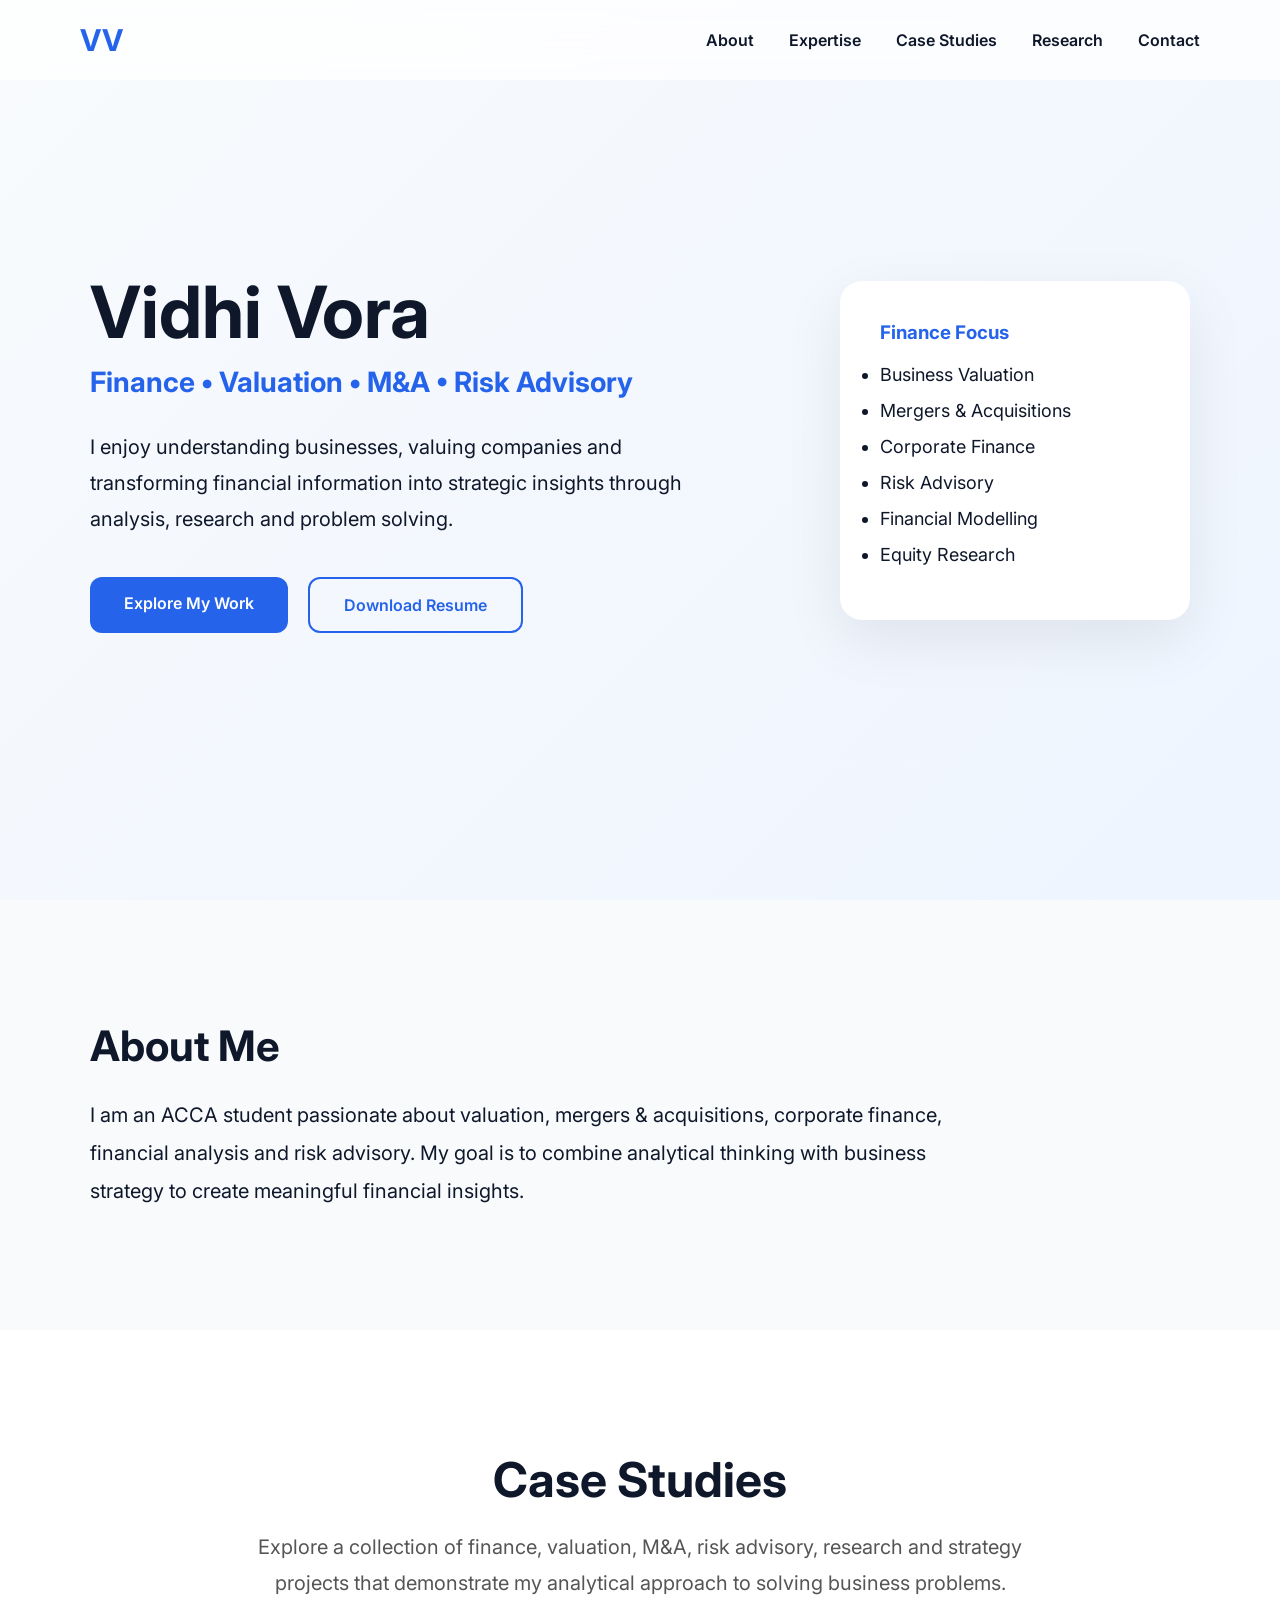
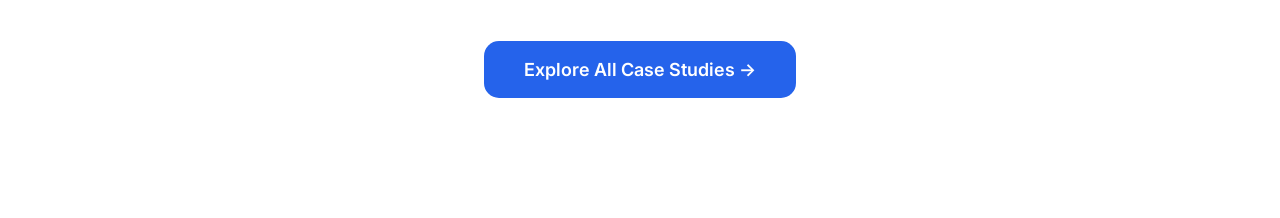
==== index.html @ 65fd805b "Add charset and viewport meta tags to index.html Added meta tags for character set and viewport." ====
<!DOCTYPE html>
<html>

<head>

<meta charset="UTF-8">

<meta name="viewport" content="width=device-width, initial-scale=1.0">

<title>Vidhi Vora | Portfolio</title>

<link rel="stylesheet" href="style.css">

</head>

<body>

<nav class="navbar">
    <div class="logo">VV</div>

    <ul class="nav-links">
        <li><a href="#about">About</a></li>
        <li><a href="#expertise">Expertise</a></li>
        <li><a href="#projects">Case Studies</a></li>
        <li><a href="#research">Research</a></li>
        <li><a href="#contact">Contact</a></li>
    </ul>
</nav>

<section class="hero">

<div class="hero-left">

<h1>Vidhi Vora</h1>

<h2>Finance • Valuation • M&A • Risk Advisory</h2>

<p>
I enjoy understanding businesses, valuing companies and transforming financial information into strategic insights through analysis, research and problem solving.
</p>

<div class="buttons">

<a href="#projects" class="btn">Explore My Work</a>

<a href="resume.pdf" class="btn2">Download Resume</a>

</div>

</div>

<div class="hero-right">

<div class="finance-card">

<h3>Finance Focus</h3>

<ul>

<li>Business Valuation</li>

<li>Mergers & Acquisitions</li>

<li>Corporate Finance</li>

<li>Risk Advisory</li>

<li>Financial Modelling</li>

<li>Equity Research</li>

</ul>

</div>

</div>

</section>

<section id="about" class="about">

<h2>About Me</h2>

<p>

I am an ACCA student passionate about valuation, mergers & acquisitions, corporate finance, financial analysis and risk advisory. My goal is to combine analytical thinking with business strategy to create meaningful financial insights.

</p>

</section>

    <section class="case-preview">

<h2>Case Studies</h2>

<p>
Explore a collection of finance, valuation, M&A, risk advisory, research and strategy projects that demonstrate my analytical approach to solving business problems.
</p>

<a href="case-studies.html" class="case-button">
Explore All Case Studies →
</a>

</section>
    
</body>

</html>
---- style.css ----
@import url('https://fonts.googleapis.com/css2?family=Inter:wght@300;400;500;600;700&display=swap');

*{
margin:0;
padding:0;
box-sizing:border-box;
font-family:'Inter',sans-serif;
scroll-behavior:smooth;
}

body{
background:#F8FAFC;
color:#0F172A;
}

.navbar{

position:fixed;

top:0;

left:0;

width:100%;

display:flex;

justify-content:space-between;

align-items:center;

padding:22px 80px;

background:rgba(255,255,255,.75);

backdrop-filter:blur(18px);

z-index:1000;

}

.logo{

font-size:30px;

font-weight:700;

color:#2563EB;

}

.nav-links{

display:flex;

list-style:none;

gap:35px;

}

.nav-links a{

text-decoration:none;

color:#0F172A;

font-weight:600;

transition:.3s;

}

.nav-links a:hover{

color:#2563EB;

}

.hero{

min-height:100vh;

display:flex;

align-items:center;

justify-content:space-between;

padding:120px 90px;

background:linear-gradient(135deg,#F8FAFC,#EEF5FF);

}

.hero-left{

width:55%;

}

.hero-left h1{

font-size:72px;

font-weight:700;

margin-bottom:10px;

}

.hero-left h2{

font-size:28px;

color:#2563EB;

margin-bottom:30px;

}

.hero-left p{

font-size:20px;

line-height:1.8;

margin-bottom:40px;

max-width:650px;

}

.buttons{

display:flex;

gap:20px;

}

.btn{

background:#2563EB;

color:white;

padding:16px 34px;

border-radius:12px;

text-decoration:none;

font-weight:600;

transition:.3s;

}

.btn:hover{

transform:translateY(-5px);

}

.btn2{

border:2px solid #2563EB;

padding:16px 34px;

border-radius:12px;

text-decoration:none;

color:#2563EB;

font-weight:600;

transition:.3s;

}

.btn2:hover{

background:#2563EB;

color:white;

}

.finance-card{

background:white;

padding:40px;

border-radius:22px;

box-shadow:0 20px 60px rgba(0,0,0,.08);

width:350px;

}

.finance-card h3{

margin-bottom:20px;

color:#2563EB;

}

.finance-card li{

margin-bottom:15px;

font-size:18px;

}

.about{

padding:120px 90px;

}

.about h2{

font-size:42px;

margin-bottom:25px;

}

.about p{

font-size:20px;

line-height:1.9;

max-width:900px;

}

.case-preview{

padding:120px 80px;

text-align:center;

background:white;

}

.case-preview h2{

font-size:48px;

margin-bottom:20px;

}

.case-preview p{

font-size:20px;

max-width:800px;

margin:auto;

line-height:1.8;

margin-bottom:40px;

color:#555;

}

.case-button{

display:inline-block;

background:#2563EB;

padding:18px 40px;

color:white;

border-radius:15px;

text-decoration:none;

font-size:18px;

font-weight:600;

transition:.3s;

}

.case-button:hover{

transform:translateY(-5px);

}

/* ===========================
   MOBILE RESPONSIVE DESIGN
=========================== */

@media (max-width:768px){

.navbar{
padding:15px 20px;
flex-direction:column;
gap:15px;
}

.nav-links{
flex-direction:column;
gap:15px;
text-align:center;
}

.hero{
flex-direction:column;
padding:120px 25px 60px;
text-align:center;
}

.hero-left{
width:100%;
}

.hero-right{
width:100%;
margin-top:40px;
display:flex;
justify-content:center;
}

.hero-left h1{
font-size:46px;
}

.hero-left h2{
font-size:22px;
}

.hero-left p{
font-size:17px;
}

.buttons{
justify-content:center;
flex-wrap:wrap;
}

.finance-card{
width:100%;
max-width:340px;
}

.about{
padding:70px 25px;
text-align:center;
}

.about h2{
font-size:36px;
}

.about p{
font-size:18px;
}

.case-preview{
padding:70px 25px;
}

.case-preview h2{
font-size:36px;
}

.case-preview p{
font-size:18px;
}

}
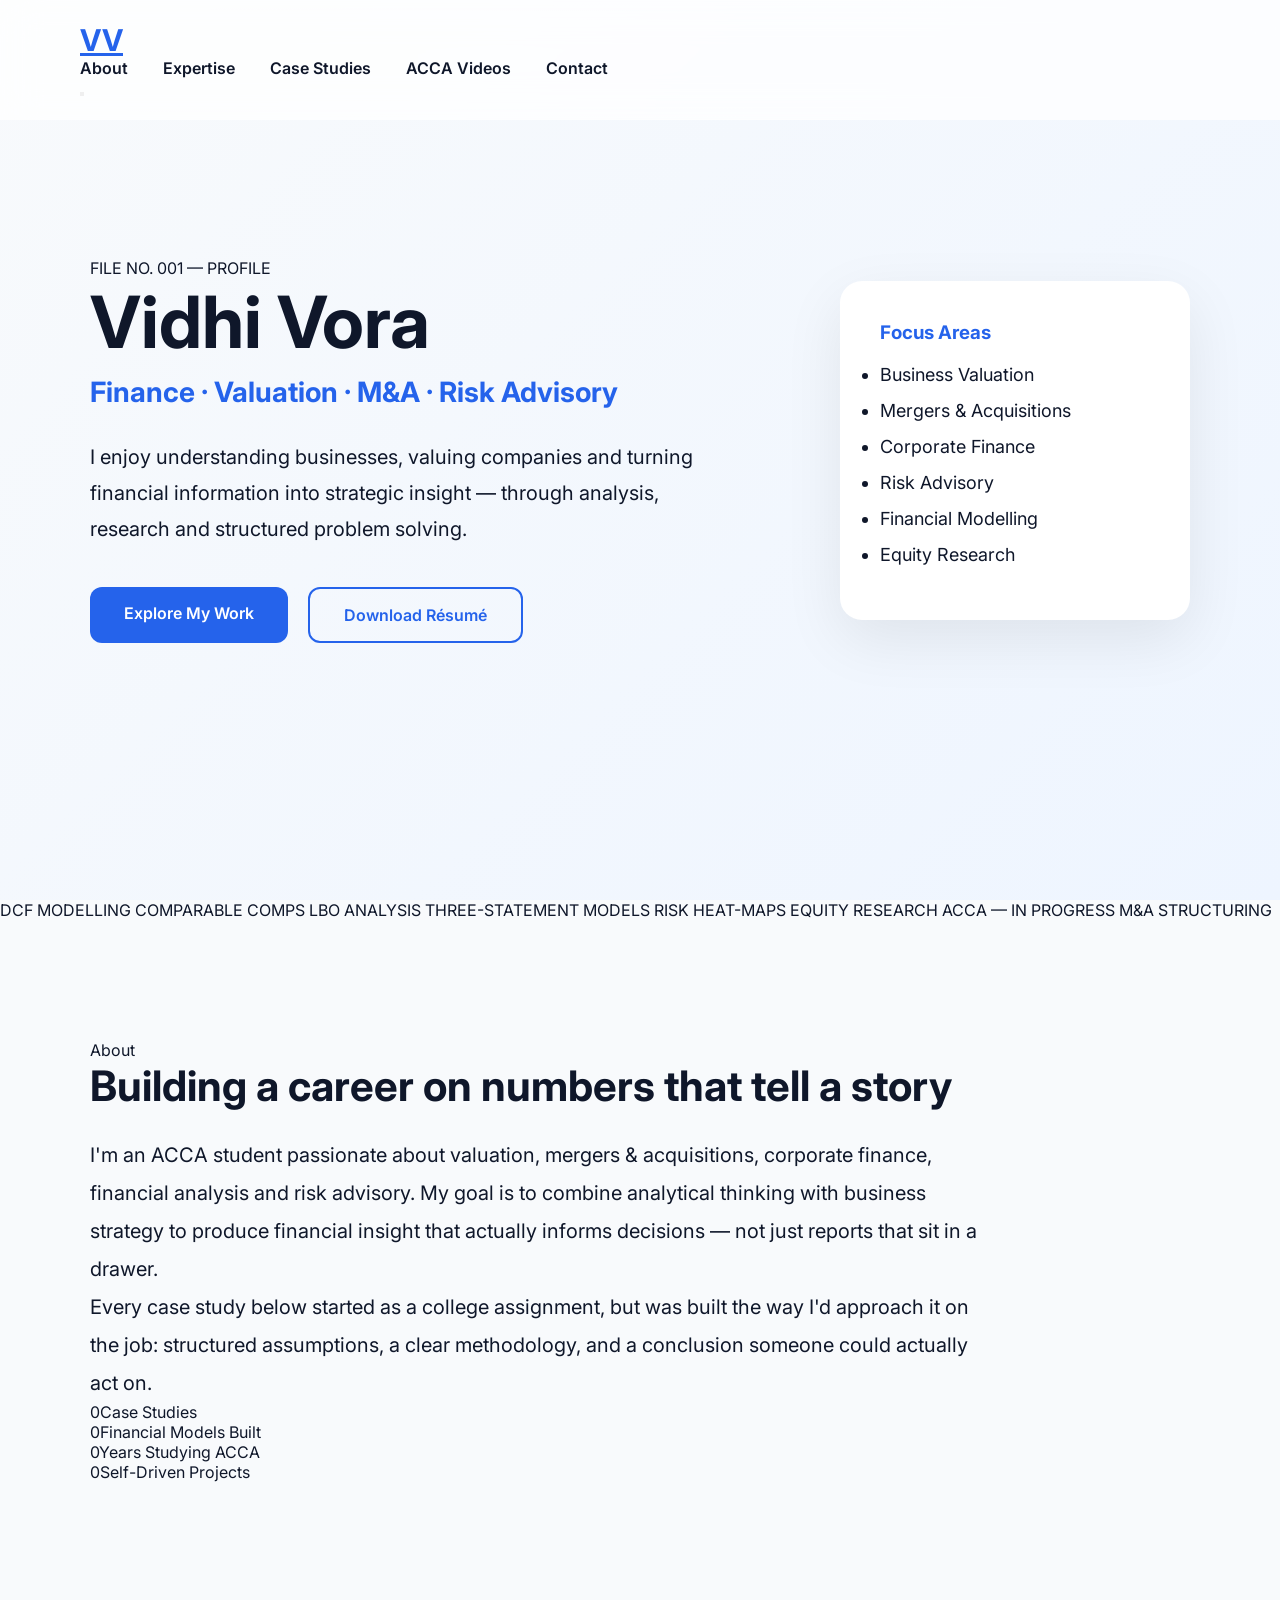
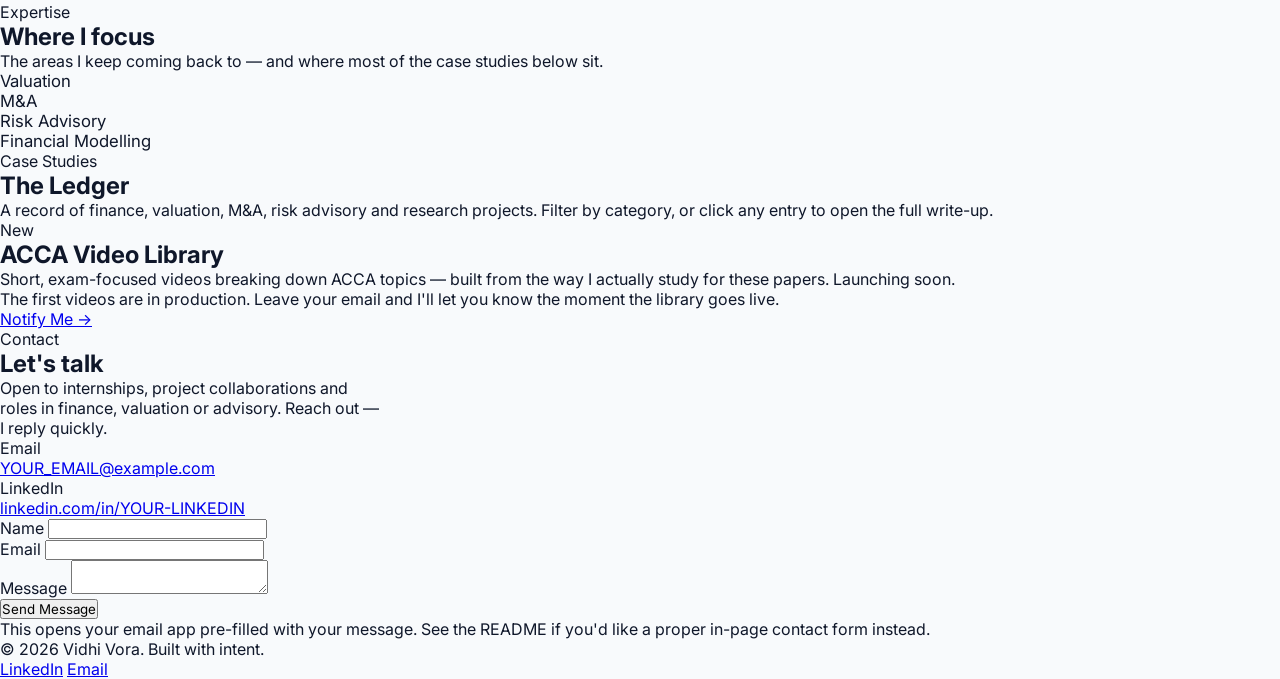
==== commit a42c8f3e: "Refactor index.html with updated content and structure Updated the structure and content of the inde" ====
--- a/index.html
+++ b/index.html
@@ -1,108 +1,218 @@
 <!DOCTYPE html>
-<html>
-
+<html lang="en">
 <head>
-
 <meta charset="UTF-8">
-
 <meta name="viewport" content="width=device-width, initial-scale=1.0">
-
-<title>Vidhi Vora | Portfolio</title>
-
+<title>Vidhi Vora | Finance, Valuation & M&A Portfolio</title>
+<meta name="description" content="Vidhi Vora — ACCA student specialising in business valuation, M&A, corporate finance and risk advisory. Case studies, financial models and research.">
+
+<link rel="preconnect" href="https://fonts.googleapis.com">
+<link rel="preconnect" href="https://fonts.gstatic.com" crossorigin>
+<link href="https://fonts.googleapis.com/css2?family=Fraunces:wght@400;500;600;700&family=Inter:wght@400;500;600&family=IBM+Plex+Mono:wght@400;500;600&display=swap" rel="stylesheet">
 <link rel="stylesheet" href="style.css">
-
 </head>
-
 <body>
 
 <nav class="navbar">
-    <div class="logo">VV</div>
-
+  <div class="nav-inner">
+    <a href="#top" class="logo">VV</a>
     <ul class="nav-links">
-        <li><a href="#about">About</a></li>
-        <li><a href="#expertise">Expertise</a></li>
-        <li><a href="#projects">Case Studies</a></li>
-        <li><a href="#research">Research</a></li>
-        <li><a href="#contact">Contact</a></li>
+      <li><a href="#about">About</a></li>
+      <li><a href="#expertise">Expertise</a></li>
+      <li><a href="#projects">Case Studies</a></li>
+      <li><a href="#acca-videos">ACCA Videos</a></li>
+      <li><a href="#contact">Contact</a></li>
     </ul>
+    <button class="nav-toggle" aria-label="Toggle menu"><span></span></button>
+  </div>
 </nav>
 
-<section class="hero">
-
-<div class="hero-left">
-
-<h1>Vidhi Vora</h1>
-
-<h2>Finance • Valuation • M&A • Risk Advisory</h2>
-
-<p>
-I enjoy understanding businesses, valuing companies and transforming financial information into strategic insights through analysis, research and problem solving.
-</p>
-
-<div class="buttons">
-
-<a href="#projects" class="btn">Explore My Work</a>
-
-<a href="resume.pdf" class="btn2">Download Resume</a>
-
+<div id="top"></div>
+
+<!-- HERO -->
+<section class="hero wrap">
+  <div class="hero-left">
+    <div class="index-no">FILE NO. 001 — PROFILE</div>
+    <h1>Vidhi Vora</h1>
+    <h2>Finance · Valuation · M&amp;A · Risk Advisory</h2>
+    <p>
+      I enjoy understanding businesses, valuing companies and turning financial
+      information into strategic insight — through analysis, research and
+      structured problem solving.
+    </p>
+    <div class="buttons">
+      <a href="#projects" class="btn">Explore My Work</a>
+      <a href="resume.pdf" class="btn2">Download Résumé</a>
+    </div>
+  </div>
+  <div class="hero-right">
+    <div class="finance-card">
+      <h3>Focus Areas</h3>
+      <ul>
+        <li>Business Valuation</li>
+        <li>Mergers &amp; Acquisitions</li>
+        <li>Corporate Finance</li>
+        <li>Risk Advisory</li>
+        <li>Financial Modelling</li>
+        <li>Equity Research</li>
+      </ul>
+    </div>
+  </div>
+</section>
+
+<!-- TICKER -->
+<div class="ticker">
+  <div class="ticker-track">
+    <span>DCF MODELLING</span>
+    <span>COMPARABLE COMPS</span>
+    <span>LBO ANALYSIS</span>
+    <span>THREE-STATEMENT MODELS</span>
+    <span>RISK HEAT-MAPS</span>
+    <span>EQUITY RESEARCH</span>
+    <span>ACCA — IN PROGRESS</span>
+    <span>M&amp;A STRUCTURING</span>
+  </div>
 </div>
 
+<!-- ABOUT -->
+<section id="about" class="about">
+  <div class="wrap about-grid">
+    <div class="reveal">
+      <div class="eyebrow">About</div>
+      <h2>Building a career on numbers that tell a story</h2>
+      <p>
+        I'm an ACCA student passionate about valuation, mergers &amp;
+        acquisitions, corporate finance, financial analysis and risk advisory.
+        My goal is to combine analytical thinking with business strategy to
+        produce financial insight that actually informs decisions — not just
+        reports that sit in a drawer.
+      </p>
+      <p>
+        Every case study below started as a college assignment, but was built
+        the way I'd approach it on the job: structured assumptions, a clear
+        methodology, and a conclusion someone could actually act on.
+      </p>
+    </div>
+    <div class="reveal">
+      <div class="stats">
+        <div class="stat"><span class="num" data-target="6">0</span><span class="lbl">Case Studies</span></div>
+        <div class="stat"><span class="num" data-target="5">0</span><span class="lbl">Financial Models Built</span></div>
+        <div class="stat"><span class="num" data-target="3">0</span><span class="lbl">Years Studying ACCA</span></div>
+        <div class="stat"><span class="num" data-target="100" data-suffix="%">0</span><span class="lbl">Self-Driven Projects</span></div>
+      </div>
+    </div>
+  </div>
+</section>
+
+<!-- EXPERTISE -->
+<section id="expertise">
+  <div class="wrap">
+    <div class="section-head reveal">
+      <div class="eyebrow">Expertise</div>
+      <h2>Where I focus</h2>
+      <p>The areas I keep coming back to — and where most of the case studies below sit.</p>
+    </div>
+    <div class="stats" style="grid-template-columns:repeat(4,1fr)">
+      <div class="stat"><span class="lbl" style="font-family:var(--font-display);font-size:1.05rem;color:var(--ink)">Valuation</span></div>
+      <div class="stat"><span class="lbl" style="font-family:var(--font-display);font-size:1.05rem;color:var(--ink)">M&amp;A</span></div>
+      <div class="stat"><span class="lbl" style="font-family:var(--font-display);font-size:1.05rem;color:var(--ink)">Risk Advisory</span></div>
+      <div class="stat"><span class="lbl" style="font-family:var(--font-display);font-size:1.05rem;color:var(--ink)">Financial Modelling</span></div>
+    </div>
+  </div>
+</section>
+
+<!-- PROJECTS / LEDGER -->
+<section id="projects">
+  <div class="wrap">
+    <div class="section-head reveal">
+      <div class="eyebrow">Case Studies</div>
+      <h2>The Ledger</h2>
+      <p>
+        A record of finance, valuation, M&amp;A, risk advisory and research
+        projects. Filter by category, or click any entry to open the full
+        write-up.
+      </p>
+    </div>
+    <div class="filters" id="filters"></div>
+    <div class="ledger" id="ledger"></div>
+  </div>
+</section>
+
+<!-- ACCA VIDEO LIBRARY (future service) -->
+<section id="acca-videos" class="videos">
+  <div class="wrap">
+    <div class="section-head reveal">
+      <div class="eyebrow">New</div>
+      <h2>ACCA Video Library</h2>
+      <p>
+        Short, exam-focused videos breaking down ACCA topics — built from the
+        way I actually study for these papers. Launching soon.
+      </p>
+    </div>
+    <div class="video-grid" id="video-grid" style="display:none"></div>
+    <div class="videos-empty" id="videos-empty">
+      <p>The first videos are in production. Leave your email and I'll let you know the moment the library goes live.</p>
+      <a class="notify-btn" href="mailto:vidhivora02@gmail.com?subject=Notify%20me%20about%20ACCA%20videos">Notify Me →</a>
+    </div>
+  </div>
+</section>
+
+<!-- CONTACT -->
+<section id="contact">
+  <div class="wrap contact-grid">
+    <div class="contact-info reveal">
+      <div class="eyebrow">Contact</div>
+      <h2>Let's talk</h2>
+      <p style="color:var(--ink-soft); max-width:38ch">
+        Open to internships, project collaborations and roles in finance,
+        valuation or advisory. Reach out — I reply quickly.
+      </p>
+      <div class="item">
+        <div class="lbl">Email</div>
+        <a href="mailto:YOUR_EMAIL@example.com">YOUR_EMAIL@example.com</a>
+      </div>
+      <div class="item">
+        <div class="lbl">LinkedIn</div>
+        <a href="https://www.linkedin.com/in/YOUR-LINKEDIN" target="_blank" rel="noopener">linkedin.com/in/YOUR-LINKEDIN</a>
+      </div>
+    </div>
+    <form id="contact-form" class="reveal">
+      <div class="field">
+        <label for="name">Name</label>
+        <input type="text" id="name" name="name" required>
+      </div>
+      <div class="field">
+        <label for="email">Email</label>
+        <input type="email" id="email" name="email" required>
+      </div>
+      <div class="field">
+        <label for="message">Message</label>
+        <textarea id="message" name="message" required></textarea>
+      </div>
+      <button type="submit" class="submit-btn">Send Message</button>
+      <p class="form-note">This opens your email app pre-filled with your message. See the README if you'd like a proper in-page contact form instead.</p>
+    </form>
+  </div>
+</section>
+
+<footer>
+  <div class="wrap footer-inner">
+    <p>© <span id="year"></span> Vidhi Vora. Built with intent.</p>
+    <div class="socials">
+      <a href="https://www.linkedin.com/in/vidhi-vora-317a64230?utm_source=share_via&utm_content=profile&utm_medium=member_ios" target="_blank" rel="noopener">LinkedIn</a>
+      <a href="mailto:YOUR_EMAIL@example.com">Email</a>
+    </div>
+  </div>
+</footer>
+
+<div class="modal-overlay" id="modal-overlay">
+  <div class="modal" id="modal-content"></div>
 </div>
 
-<div class="hero-right">
-
-<div class="finance-card">
-
-<h3>Finance Focus</h3>
-
-<ul>
-
-<li>Business Valuation</li>
-
-<li>Mergers & Acquisitions</li>
-
-<li>Corporate Finance</li>
-
-<li>Risk Advisory</li>
-
-<li>Financial Modelling</li>
-
-<li>Equity Research</li>
-
-</ul>
-
-</div>
-
-</div>
-
-</section>
-
-<section id="about" class="about">
-
-<h2>About Me</h2>
-
-<p>
-
-I am an ACCA student passionate about valuation, mergers & acquisitions, corporate finance, financial analysis and risk advisory. My goal is to combine analytical thinking with business strategy to create meaningful financial insights.
-
-</p>
-
-</section>
-
-    <section class="case-preview">
-
-<h2>Case Studies</h2>
-
-<p>
-Explore a collection of finance, valuation, M&A, risk advisory, research and strategy projects that demonstrate my analytical approach to solving business problems.
-</p>
-
-<a href="case-studies.html" class="case-button">
-Explore All Case Studies →
-</a>
-
-</section>
-    
+<script>document.getElementById("year").textContent = new Date().getFullYear();</script>
+<script src="projects-data.js"></script>
+<script src="videos-data.js"></script>
+<script src="script.js"></script>
 </body>
-
 </html>
+
--- a/style.css
+++ b/style.css
@@ -313,14 +313,22 @@
 
 .navbar{
 padding:15px 20px;
-flex-direction:column;
-gap:15px;
+display:flex;
+justify-content:space-between;
+align-items:center;
 }
 
 .nav-links{
-flex-direction:column;
-gap:15px;
-text-align:center;
+display:flex;
+flex-direction:row;
+gap:12px;
+font-size:12px;
+overflow-x:auto;
+white-space:nowrap;
+}
+
+.nav-links::-webkit-scrollbar{
+display:none;
 }
 
 .hero{
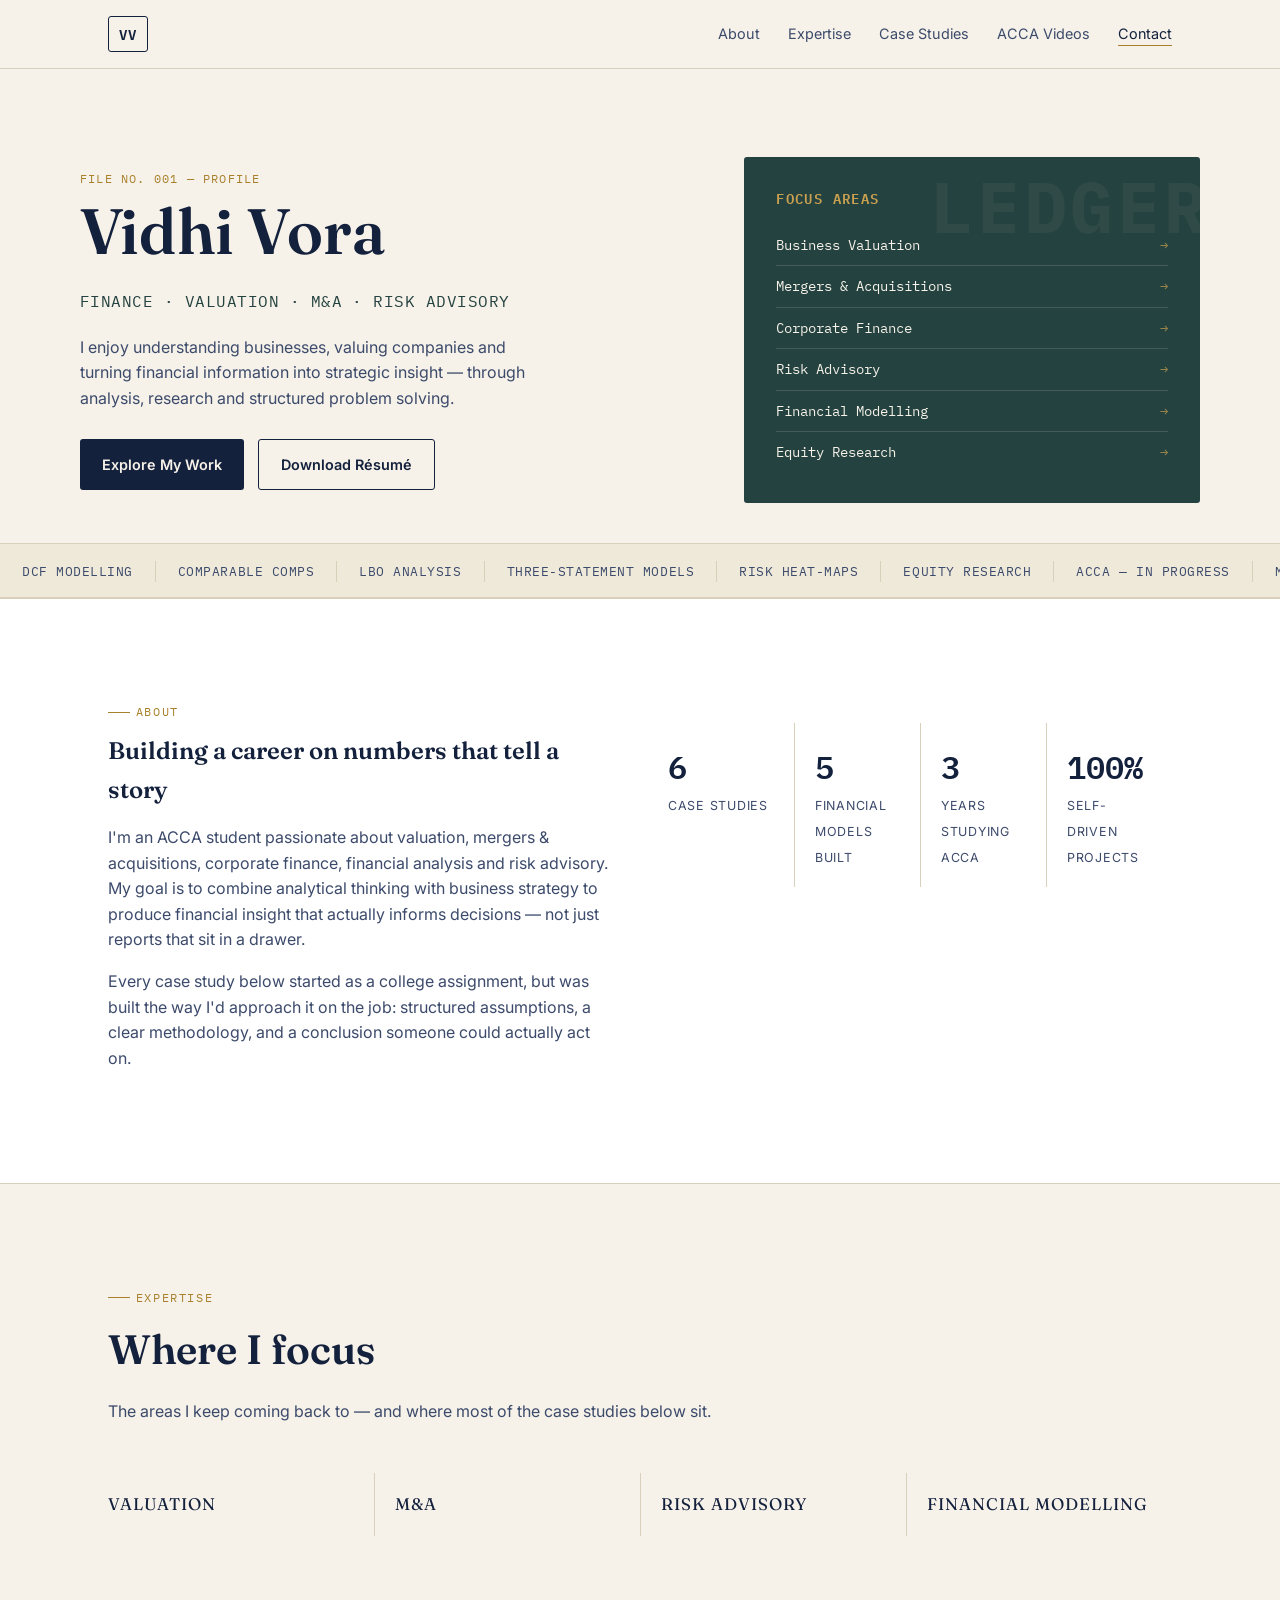
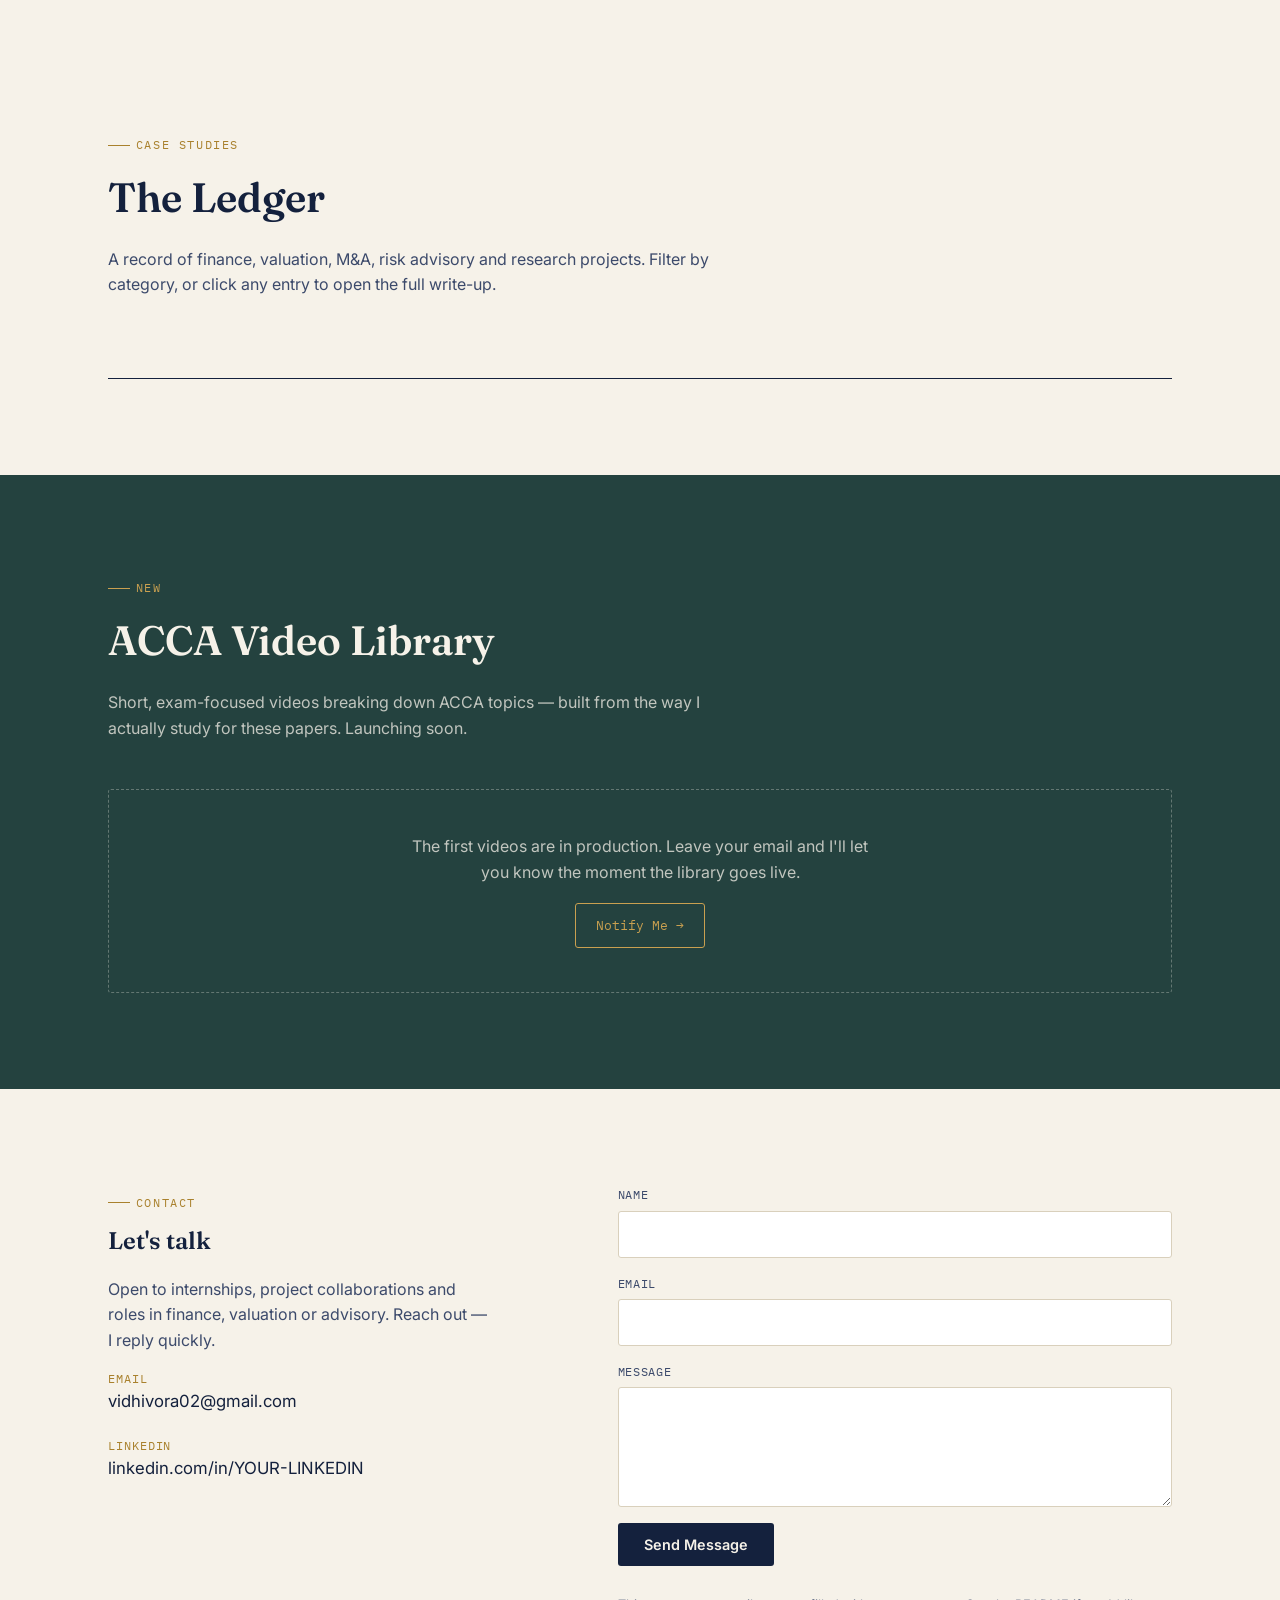
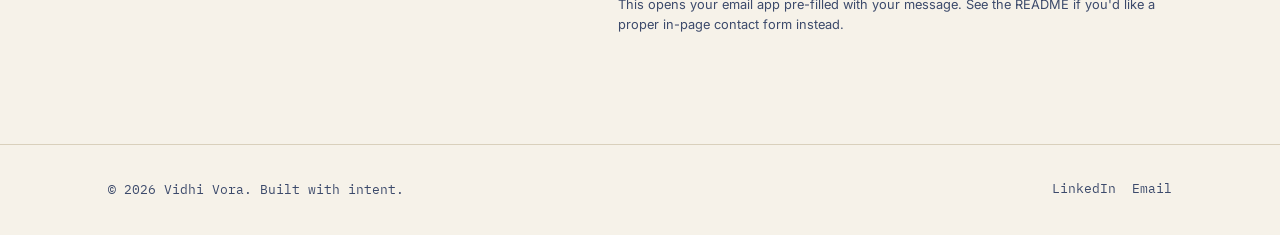
==== commit 2d192043: "Update email address in index.html" ====
--- a/index.html
+++ b/index.html
@@ -169,7 +169,7 @@
       </p>
       <div class="item">
         <div class="lbl">Email</div>
-        <a href="mailto:YOUR_EMAIL@example.com">YOUR_EMAIL@example.com</a>
+        <a href="mailto:vidhivora02@gmail.com">vidhivora02@gmail.com</a>
       </div>
       <div class="item">
         <div class="lbl">LinkedIn</div>
--- a/style.css
+++ b/style.css
@@ -1,398 +1,346 @@
-@import url('https://fonts.googleapis.com/css2?family=Inter:wght@300;400;500;600;700&display=swap');
-
-*{
-margin:0;
-padding:0;
-box-sizing:border-box;
-font-family:'Inter',sans-serif;
-scroll-behavior:smooth;
+/* ============================================================
+   VIDHI VORA — FINANCE PORTFOLIO
+   Design language: "The Ledger" — ink, paper and brass.
+   Inspired by traditional advisory letterheads and the numbered
+   discipline of a general ledger, rendered for the web.
+   ============================================================ */
+
+:root{
+  --paper:      #F6F2E9;
+  --paper-dim:  #EFE9DA;
+  --ink:        #14213D;
+  --ink-soft:   #3C4A6B;
+  --teal:       #24423F;
+  --teal-dim:   #1B3230;
+  --brass:      #A9812D;
+  --brass-lt:   #C9A050;
+  --line:       #D9D0BC;
+  --card:       #FFFFFF;
+  --danger:     #8C2F2F;
+
+  --font-display: "Fraunces", Georgia, serif;
+  --font-body:    "Inter", -apple-system, BlinkMacSystemFont, sans-serif;
+  --font-mono:    "IBM Plex Mono", "Courier New", monospace;
+
+  --max: 1120px;
+  --radius: 3px;
+}
+
+*{ box-sizing:border-box; }
+html{ scroll-behavior:smooth; }
+
+@media (prefers-reduced-motion: reduce){
+  html{ scroll-behavior:auto; }
+  *{ animation-duration:0.001ms !important; animation-iteration-count:1 !important; transition-duration:0.001ms !important; }
 }
 
 body{
-background:#F8FAFC;
-color:#0F172A;
-}
-
+  margin:0;
+  background:var(--paper);
+  color:var(--ink);
+  font-family:var(--font-body);
+  line-height:1.6;
+  -webkit-font-smoothing:antialiased;
+}
+
+a{ color:inherit; text-decoration:none; }
+img{ max-width:100%; display:block; }
+button{ font-family:inherit; cursor:pointer; }
+
+.wrap{ max-width:var(--max); margin:0 auto; padding:0 28px; }
+
+h1,h2,h3,h4{ font-family:var(--font-display); color:var(--ink); margin:0 0 .4em; font-weight:600; }
+
+.eyebrow{
+  font-family:var(--font-mono);
+  font-size:.72rem;
+  letter-spacing:.14em;
+  text-transform:uppercase;
+  color:var(--brass);
+  display:inline-flex;
+  align-items:center;
+  gap:.5em;
+  margin-bottom:.9em;
+}
+.eyebrow::before{
+  content:"";
+  width:22px; height:1px;
+  background:var(--brass);
+  display:inline-block;
+}
+
+/* ---------- Focus ---------- */
+a:focus-visible, button:focus-visible, input:focus-visible, textarea:focus-visible{
+  outline:2px solid var(--brass);
+  outline-offset:3px;
+}
+
+/* ---------- Nav ---------- */
 .navbar{
-
-position:fixed;
-
-top:0;
-
-left:0;
-
-width:100%;
-
-display:flex;
-
-justify-content:space-between;
-
-align-items:center;
-
-padding:22px 80px;
-
-background:rgba(255,255,255,.75);
-
-backdrop-filter:blur(18px);
-
-z-index:1000;
-
-}
-
+  position:sticky; top:0; z-index:100;
+  background:rgba(246,242,233,.92);
+  backdrop-filter:blur(6px);
+  border-bottom:1px solid var(--line);
+}
+.nav-inner{
+  max-width:var(--max); margin:0 auto; padding:16px 28px;
+  display:flex; align-items:center; justify-content:space-between;
+}
 .logo{
-
-font-size:30px;
-
-font-weight:700;
-
-color:#2563EB;
-
-}
-
-.nav-links{
-
-display:flex;
-
-list-style:none;
-
-gap:35px;
-
-}
-
+  font-family:var(--font-mono); font-weight:600; letter-spacing:.06em;
+  border:1px solid var(--ink); padding:6px 10px; border-radius:var(--radius);
+  font-size:.85rem;
+}
+.nav-links{ list-style:none; display:flex; gap:28px; margin:0; padding:0; }
 .nav-links a{
-
-text-decoration:none;
-
-color:#0F172A;
-
-font-weight:600;
-
-transition:.3s;
-
-}
-
-.nav-links a:hover{
-
-color:#2563EB;
-
-}
-
+  font-size:.9rem; color:var(--ink-soft); position:relative; padding:4px 0;
+  transition:color .2s;
+}
+.nav-links a::after{
+  content:""; position:absolute; left:0; bottom:0; width:0; height:1px;
+  background:var(--brass); transition:width .25s;
+}
+.nav-links a:hover, .nav-links a.active{ color:var(--ink); }
+.nav-links a:hover::after, .nav-links a.active::after{ width:100%; }
+
+.nav-toggle{
+  display:none; background:none; border:1px solid var(--ink); border-radius:var(--radius);
+  width:38px; height:34px; position:relative;
+}
+.nav-toggle span, .nav-toggle span::before, .nav-toggle span::after{
+  content:""; position:absolute; left:8px; right:8px; height:1.5px; background:var(--ink); transition:.25s;
+}
+.nav-toggle span{ top:16px; }
+.nav-toggle span::before{ top:-6px; }
+.nav-toggle span::after{ top:6px; }
+.nav-toggle.open span{ background:transparent; }
+.nav-toggle.open span::before{ transform:rotate(45deg); top:0; }
+.nav-toggle.open span::after{ transform:rotate(-45deg); top:0; }
+
+/* ---------- Hero ---------- */
 .hero{
-
-min-height:100vh;
-
-display:flex;
-
-align-items:center;
-
-justify-content:space-between;
-
-padding:120px 90px;
-
-background:linear-gradient(135deg,#F8FAFC,#EEF5FF);
-
-}
-
-.hero-left{
-
-width:55%;
-
-}
-
-.hero-left h1{
-
-font-size:72px;
-
-font-weight:700;
-
-margin-bottom:10px;
-
-}
-
-.hero-left h2{
-
-font-size:28px;
-
-color:#2563EB;
-
-margin-bottom:30px;
-
-}
-
-.hero-left p{
-
-font-size:20px;
-
-line-height:1.8;
-
-margin-bottom:40px;
-
-max-width:650px;
-
-}
-
-.buttons{
-
-display:flex;
-
-gap:20px;
-
-}
-
-.btn{
-
-background:#2563EB;
-
-color:white;
-
-padding:16px 34px;
-
-border-radius:12px;
-
-text-decoration:none;
-
-font-weight:600;
-
-transition:.3s;
-
-}
-
-.btn:hover{
-
-transform:translateY(-5px);
-
-}
-
-.btn2{
-
-border:2px solid #2563EB;
-
-padding:16px 34px;
-
-border-radius:12px;
-
-text-decoration:none;
-
-color:#2563EB;
-
-font-weight:600;
-
-transition:.3s;
-
-}
-
-.btn2:hover{
-
-background:#2563EB;
-
-color:white;
-
-}
+  padding:88px 0 40px;
+  display:grid; grid-template-columns:1.15fr .85fr; gap:48px; align-items:center;
+}
+.hero .index-no{
+  font-family:var(--font-mono); font-size:.75rem; color:var(--brass); letter-spacing:.1em;
+}
+.hero h1{
+  font-size:clamp(2.6rem, 5vw, 4.2rem); line-height:1.02; margin-top:10px;
+}
+.hero h2{
+  font-family:var(--font-mono); font-weight:400; font-size:1rem; letter-spacing:.03em;
+  color:var(--teal); margin-bottom:20px; text-transform:uppercase;
+}
+.hero p{ max-width:46ch; color:var(--ink-soft); }
+
+.buttons{ display:flex; gap:14px; margin-top:28px; flex-wrap:wrap; }
+.btn, .btn2{
+  display:inline-flex; align-items:center; gap:8px;
+  padding:13px 22px; border-radius:var(--radius); font-size:.9rem; font-weight:600;
+  transition:transform .18s, box-shadow .18s, background .2s;
+}
+.btn{ background:var(--ink); color:var(--paper); }
+.btn:hover{ transform:translateY(-2px); box-shadow:0 8px 18px rgba(20,33,61,.25); }
+.btn2{ border:1px solid var(--ink); color:var(--ink); }
+.btn2:hover{ transform:translateY(-2px); background:var(--ink); color:var(--paper); }
 
 .finance-card{
-
-background:white;
-
-padding:40px;
-
-border-radius:22px;
-
-box-shadow:0 20px 60px rgba(0,0,0,.08);
-
-width:350px;
-
-}
-
+  background:var(--teal); color:var(--paper); border-radius:var(--radius);
+  padding:30px 32px; position:relative; overflow:hidden;
+}
+.finance-card::before{
+  content:"LEDGER"; position:absolute; right:-10px; top:-8px;
+  font-family:var(--font-mono); font-size:4.5rem; font-weight:700;
+  color:rgba(246,242,233,.05); letter-spacing:.05em;
+}
 .finance-card h3{
-
-margin-bottom:20px;
-
-color:#2563EB;
-
-}
-
+  color:var(--brass-lt); font-family:var(--font-mono); font-size:.85rem;
+  letter-spacing:.1em; text-transform:uppercase; margin-bottom:16px;
+}
+.finance-card ul{ list-style:none; margin:0; padding:0; }
 .finance-card li{
-
-margin-bottom:15px;
-
-font-size:18px;
-
-}
-
-.about{
-
-padding:120px 90px;
-
-}
-
-.about h2{
-
-font-size:42px;
-
-margin-bottom:25px;
-
-}
-
-.about p{
-
-font-size:20px;
-
-line-height:1.9;
-
-max-width:900px;
-
-}
-
-.case-preview{
-
-padding:120px 80px;
-
-text-align:center;
-
-background:white;
-
-}
-
-.case-preview h2{
-
-font-size:48px;
-
-margin-bottom:20px;
-
-}
-
-.case-preview p{
-
-font-size:20px;
-
-max-width:800px;
-
-margin:auto;
-
-line-height:1.8;
-
-margin-bottom:40px;
-
-color:#555;
-
-}
-
-.case-button{
-
-display:inline-block;
-
-background:#2563EB;
-
-padding:18px 40px;
-
-color:white;
-
-border-radius:15px;
-
-text-decoration:none;
-
-font-size:18px;
-
-font-weight:600;
-
-transition:.3s;
-
-}
-
-.case-button:hover{
-
-transform:translateY(-5px);
-
-}
-
-/* ===========================
-   MOBILE RESPONSIVE DESIGN
-=========================== */
-
-@media (max-width:768px){
-
-.navbar{
-padding:15px 20px;
-display:flex;
-justify-content:space-between;
-align-items:center;
-}
-
-.nav-links{
-display:flex;
-flex-direction:row;
-gap:12px;
-font-size:12px;
-overflow-x:auto;
-white-space:nowrap;
-}
-
-.nav-links::-webkit-scrollbar{
-display:none;
-}
-
-.hero{
-flex-direction:column;
-padding:120px 25px 60px;
-text-align:center;
-}
-
-.hero-left{
-width:100%;
-}
-
-.hero-right{
-width:100%;
-margin-top:40px;
-display:flex;
-justify-content:center;
-}
-
-.hero-left h1{
-font-size:46px;
-}
-
-.hero-left h2{
-font-size:22px;
-}
-
-.hero-left p{
-font-size:17px;
-}
-
-.buttons{
-justify-content:center;
-flex-wrap:wrap;
-}
-
-.finance-card{
-width:100%;
-max-width:340px;
-}
-
-.about{
-padding:70px 25px;
-text-align:center;
-}
-
-.about h2{
-font-size:36px;
-}
-
-.about p{
-font-size:18px;
-}
-
-.case-preview{
-padding:70px 25px;
-}
-
-.case-preview h2{
-font-size:36px;
-}
-
-.case-preview p{
-font-size:18px;
-}
-
-}
+  font-family:var(--font-mono); font-size:.88rem; padding:9px 0;
+  border-bottom:1px solid rgba(246,242,233,.14);
+  display:flex; justify-content:space-between;
+}
+.finance-card li:last-child{ border-bottom:none; }
+.finance-card li::after{ content:"→"; color:var(--brass-lt); opacity:.7; }
+
+/* ---------- Ticker (skills marquee) ---------- */
+.ticker{
+  border-top:1px solid var(--line); border-bottom:1px solid var(--line);
+  background:var(--paper-dim); overflow:hidden; white-space:nowrap; padding:14px 0;
+}
+.ticker-track{
+  display:inline-flex; gap:0; animation:scroll-left 32s linear infinite;
+}
+.ticker span{
+  font-family:var(--font-mono); font-size:.82rem; letter-spacing:.04em;
+  padding:0 22px; color:var(--ink-soft); border-right:1px solid var(--line);
+}
+@keyframes scroll-left{
+  from{ transform:translateX(0); }
+  to{ transform:translateX(-50%); }
+}
+
+/* ---------- Section shell ---------- */
+section{ padding:96px 0; }
+.section-head{ max-width:640px; margin-bottom:48px; }
+.section-head h2{ font-size:clamp(1.9rem,3.2vw,2.6rem); }
+.section-head p{ color:var(--ink-soft); }
+
+/* reveal animation */
+.reveal{ opacity:0; transform:translateY(22px); transition:opacity .7s ease, transform .7s ease; }
+.reveal.in{ opacity:1; transform:none; }
+
+/* ---------- About / Stats ---------- */
+.about{ background:var(--card); border-top:1px solid var(--line); border-bottom:1px solid var(--line); }
+.about-grid{ display:grid; grid-template-columns:1fr 1fr; gap:56px; align-items:start; }
+.about-grid p{ color:var(--ink-soft); }
+.stats{ display:grid; grid-template-columns:repeat(4,1fr); gap:0; margin-top:28px; }
+.stat{ padding:18px 20px 18px 0; border-left:1px solid var(--line); padding-left:20px; }
+.stat:first-child{ border-left:none; padding-left:0; }
+.stat .num{
+  font-family:var(--font-mono); font-size:2rem; color:var(--ink); font-weight:600; display:block;
+}
+.stat .lbl{ font-size:.78rem; color:var(--ink-soft); text-transform:uppercase; letter-spacing:.06em; }
+
+/* ---------- Projects: the Ledger ---------- */
+.filters{ display:flex; flex-wrap:wrap; gap:10px; margin-bottom:32px; }
+.filter-btn{
+  background:none; border:1px solid var(--line); color:var(--ink-soft);
+  padding:9px 16px; border-radius:20px; font-size:.82rem; font-family:var(--font-mono);
+  transition:all .2s;
+}
+.filter-btn:hover{ border-color:var(--brass); color:var(--ink); }
+.filter-btn.active{ background:var(--ink); border-color:var(--ink); color:var(--paper); }
+
+.ledger{ border-top:1px solid var(--ink); }
+.ledger-row{
+  display:grid; grid-template-columns:64px 1fr auto auto 28px;
+  align-items:center; gap:20px;
+  padding:20px 6px; border-bottom:1px solid var(--line);
+  cursor:pointer; transition:background .2s;
+}
+.ledger-row:hover{ background:var(--paper-dim); }
+.ledger-row .no{ font-family:var(--font-mono); color:var(--brass); font-size:.85rem; }
+.ledger-row .title{ font-family:var(--font-display); font-size:1.15rem; }
+.ledger-row .title small{
+  display:block; font-family:var(--font-body); font-size:.85rem; color:var(--ink-soft); font-weight:400; margin-top:3px;
+}
+.tag{
+  font-family:var(--font-mono); font-size:.72rem; letter-spacing:.05em; text-transform:uppercase;
+  border:1px solid var(--teal); color:var(--teal); padding:5px 10px; border-radius:20px; white-space:nowrap;
+}
+.year{ font-family:var(--font-mono); font-size:.85rem; color:var(--ink-soft); }
+.arrow{ color:var(--brass); font-size:1.1rem; transition:transform .2s; }
+.ledger-row:hover .arrow{ transform:translateX(4px); }
+
+.ledger-empty{
+  padding:40px 6px; color:var(--ink-soft); font-family:var(--font-mono); font-size:.9rem;
+}
+
+/* ---------- Modal ---------- */
+.modal-overlay{
+  position:fixed; inset:0; background:rgba(20,33,61,.55);
+  display:flex; align-items:center; justify-content:center; padding:24px;
+  opacity:0; pointer-events:none; transition:opacity .25s; z-index:200;
+}
+.modal-overlay.open{ opacity:1; pointer-events:auto; }
+.modal{
+  background:var(--card); max-width:640px; width:100%; max-height:86vh; overflow-y:auto;
+  border-radius:var(--radius); padding:40px; position:relative;
+  transform:translateY(16px); transition:transform .25s;
+}
+.modal-overlay.open .modal{ transform:translateY(0); }
+.modal-close{
+  position:absolute; top:18px; right:18px; background:none; border:none; font-size:1.4rem; color:var(--ink-soft);
+  line-height:1;
+}
+.modal .tag{ margin-bottom:14px; display:inline-block; }
+.modal h3{ font-size:1.6rem; }
+.modal .meta{ font-family:var(--font-mono); font-size:.8rem; color:var(--brass); margin-bottom:18px; }
+.modal ul{ padding-left:20px; color:var(--ink-soft); }
+.modal ul li{ margin-bottom:8px; }
+.modal .modal-link{
+  display:inline-block; margin-top:20px; font-family:var(--font-mono); font-size:.85rem;
+  border-bottom:1px solid var(--brass); color:var(--ink);
+}
+
+/* ---------- ACCA video library (future) ---------- */
+.videos{ background:var(--teal); color:var(--paper); }
+.videos .section-head h2{ color:var(--paper); }
+.videos .section-head p{ color:rgba(246,242,233,.75); }
+.videos .eyebrow{ color:var(--brass-lt); }
+.videos .eyebrow::before{ background:var(--brass-lt); }
+.video-grid{ display:grid; grid-template-columns:repeat(auto-fit,minmax(240px,1fr)); gap:20px; }
+.video-card{
+  background:rgba(246,242,233,.06); border:1px solid rgba(246,242,233,.16);
+  border-radius:var(--radius); padding:26px; position:relative;
+}
+.video-card .badge{
+  position:absolute; top:18px; right:18px; font-family:var(--font-mono); font-size:.65rem;
+  letter-spacing:.08em; text-transform:uppercase; color:var(--brass-lt); border:1px solid var(--brass-lt);
+  padding:3px 8px; border-radius:12px;
+}
+.video-card h4{ color:var(--paper); font-size:1.05rem; padding-right:70px; }
+.video-card p{ color:rgba(246,242,233,.7); font-size:.9rem; }
+.videos-empty{
+  border:1px dashed rgba(246,242,233,.3); border-radius:var(--radius); padding:44px 32px; text-align:center;
+}
+.videos-empty p{ color:rgba(246,242,233,.75); max-width:46ch; margin:0 auto 18px; }
+.notify-btn{
+  display:inline-block; border:1px solid var(--brass-lt); color:var(--brass-lt);
+  padding:11px 20px; border-radius:var(--radius); font-family:var(--font-mono); font-size:.82rem;
+  transition:all .2s;
+}
+.notify-btn:hover{ background:var(--brass-lt); color:var(--teal-dim); }
+
+/* ---------- Contact ---------- */
+.contact-grid{ display:grid; grid-template-columns:.9fr 1.1fr; gap:56px; }
+.contact-info .item{ margin-bottom:22px; }
+.contact-info .lbl{
+  font-family:var(--font-mono); font-size:.72rem; letter-spacing:.08em; text-transform:uppercase; color:var(--brass);
+}
+.contact-info a{ font-size:1.05rem; }
+form{ display:grid; gap:16px; }
+.field{ display:grid; gap:6px; }
+.field label{ font-family:var(--font-mono); font-size:.75rem; text-transform:uppercase; letter-spacing:.06em; color:var(--ink-soft); }
+input, textarea{
+  border:1px solid var(--line); background:var(--card); border-radius:var(--radius);
+  padding:13px 14px; font-family:var(--font-body); font-size:.95rem; color:var(--ink);
+}
+textarea{ resize:vertical; min-height:120px; }
+.submit-btn{
+  justify-self:start; background:var(--ink); color:var(--paper); border:none;
+  padding:13px 26px; border-radius:var(--radius); font-weight:600; font-size:.9rem;
+}
+.submit-btn:hover{ background:var(--teal); }
+.form-note{ font-size:.8rem; color:var(--ink-soft); }
+
+/* ---------- Footer ---------- */
+footer{ border-top:1px solid var(--line); padding:34px 0; }
+.footer-inner{ display:flex; justify-content:space-between; align-items:center; flex-wrap:wrap; gap:14px; }
+.footer-inner p{ font-family:var(--font-mono); font-size:.8rem; color:var(--ink-soft); margin:0; }
+.socials{ display:flex; gap:16px; }
+.socials a{ font-family:var(--font-mono); font-size:.8rem; color:var(--ink-soft); border-bottom:1px solid transparent; }
+.socials a:hover{ color:var(--ink); border-color:var(--brass); }
+
+/* ---------- Responsive ---------- */
+@media (max-width:860px){
+  .hero{ grid-template-columns:1fr; padding-top:64px; }
+  .about-grid, .contact-grid{ grid-template-columns:1fr; gap:34px; }
+  .stats{ grid-template-columns:repeat(2,1fr); row-gap:20px; }
+  .nav-links{
+    position:fixed; top:67px; left:0; right:0; background:var(--paper);
+    flex-direction:column; padding:20px 28px; gap:0; border-bottom:1px solid var(--line);
+    transform:translateY(-140%); transition:transform .3s; z-index:99;
+  }
+  .nav-links.open{ transform:translateY(0); }
+  .nav-links li{ border-bottom:1px solid var(--line); }
+  .nav-links a{ display:block; padding:14px 0; }
+  .nav-toggle{ display:block; }
+  .ledger-row{ grid-template-columns:36px 1fr; row-gap:8px; }
+  .ledger-row .tag, .ledger-row .year, .ledger-row .arrow{ grid-column:2; justify-self:start; }
+}
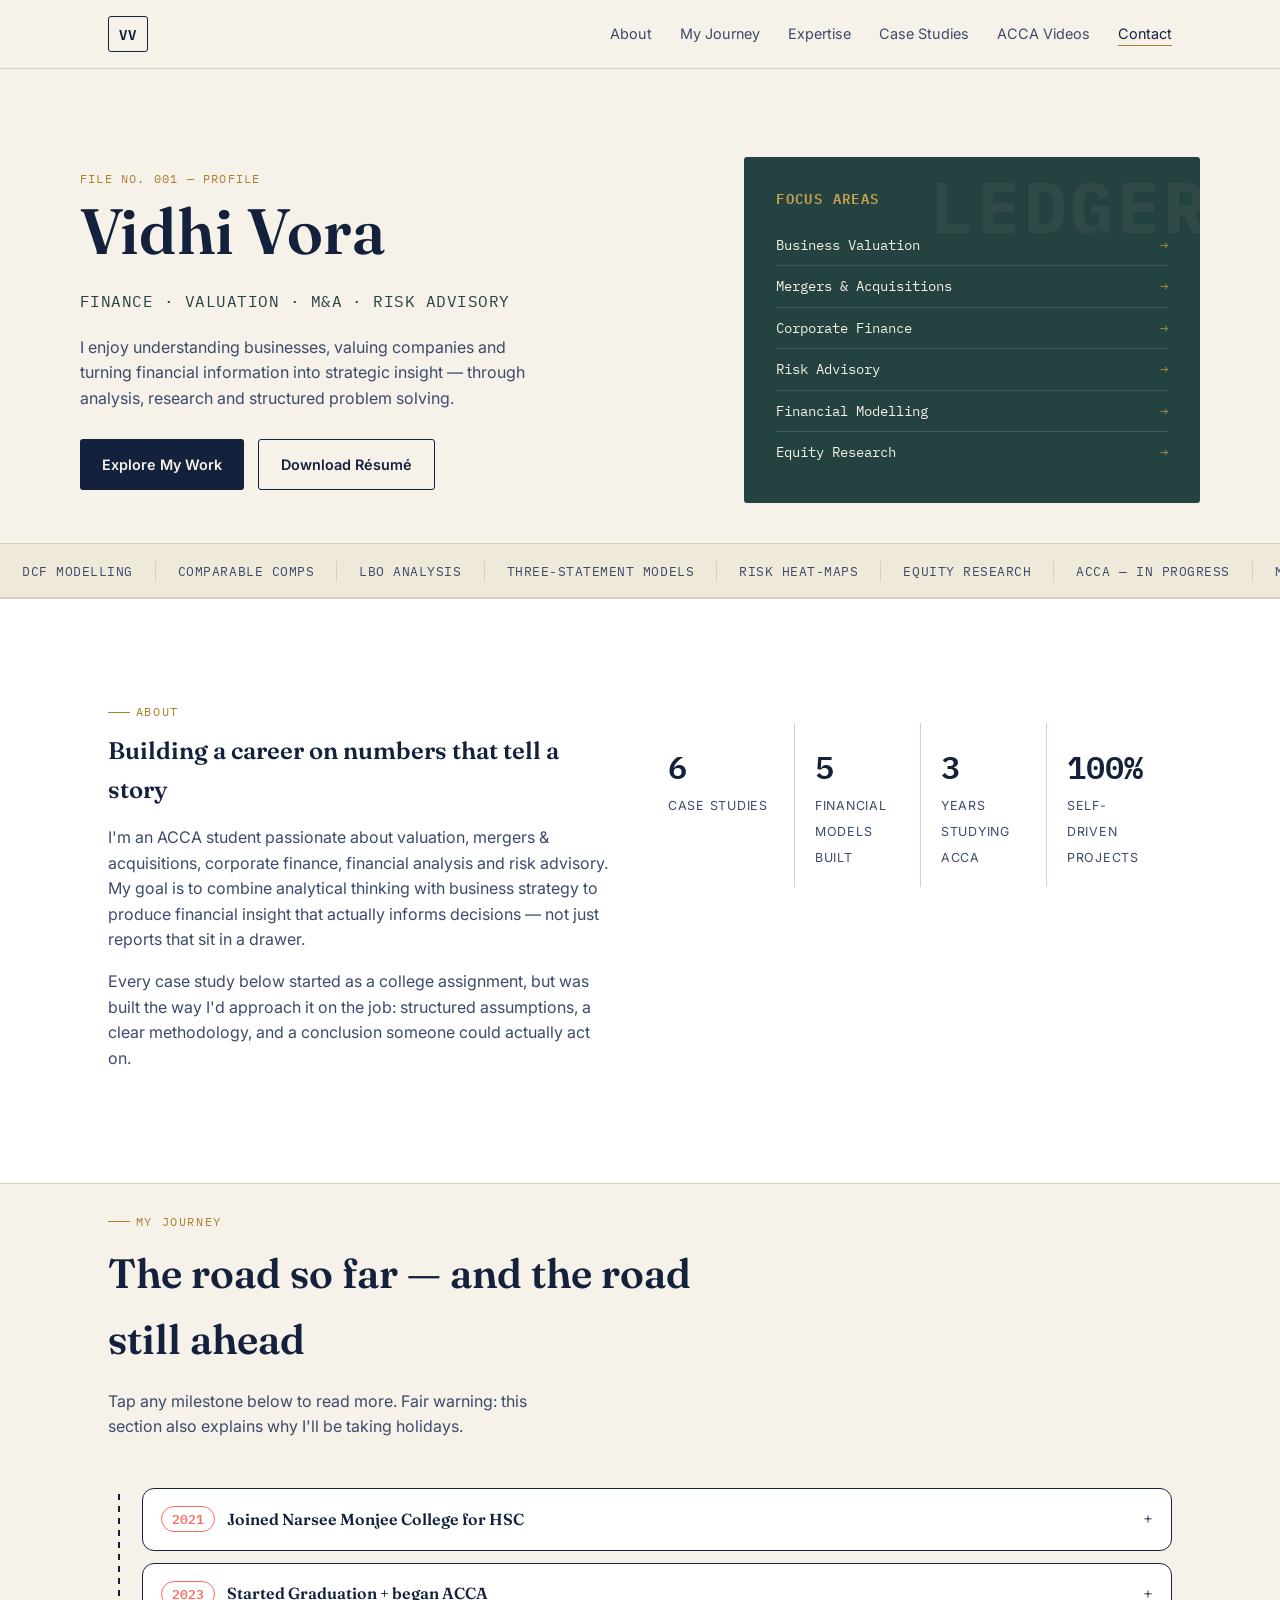
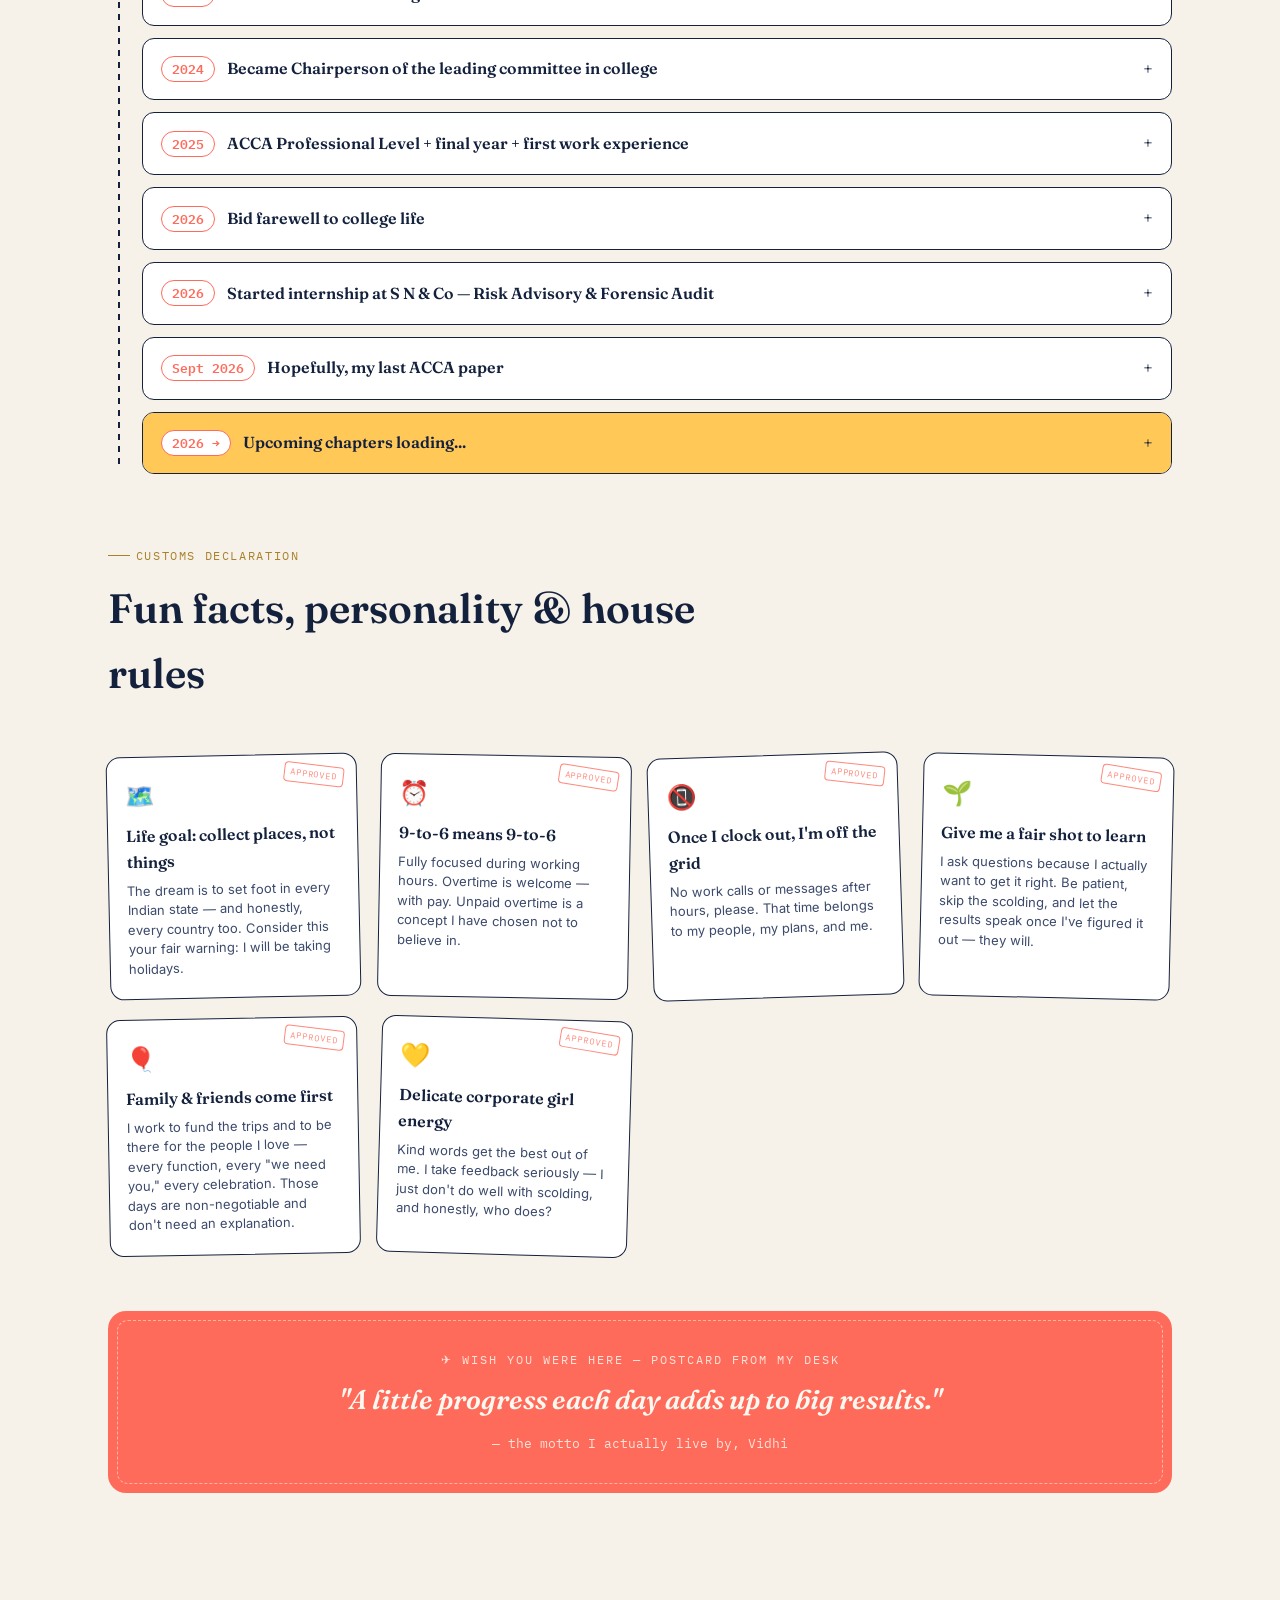
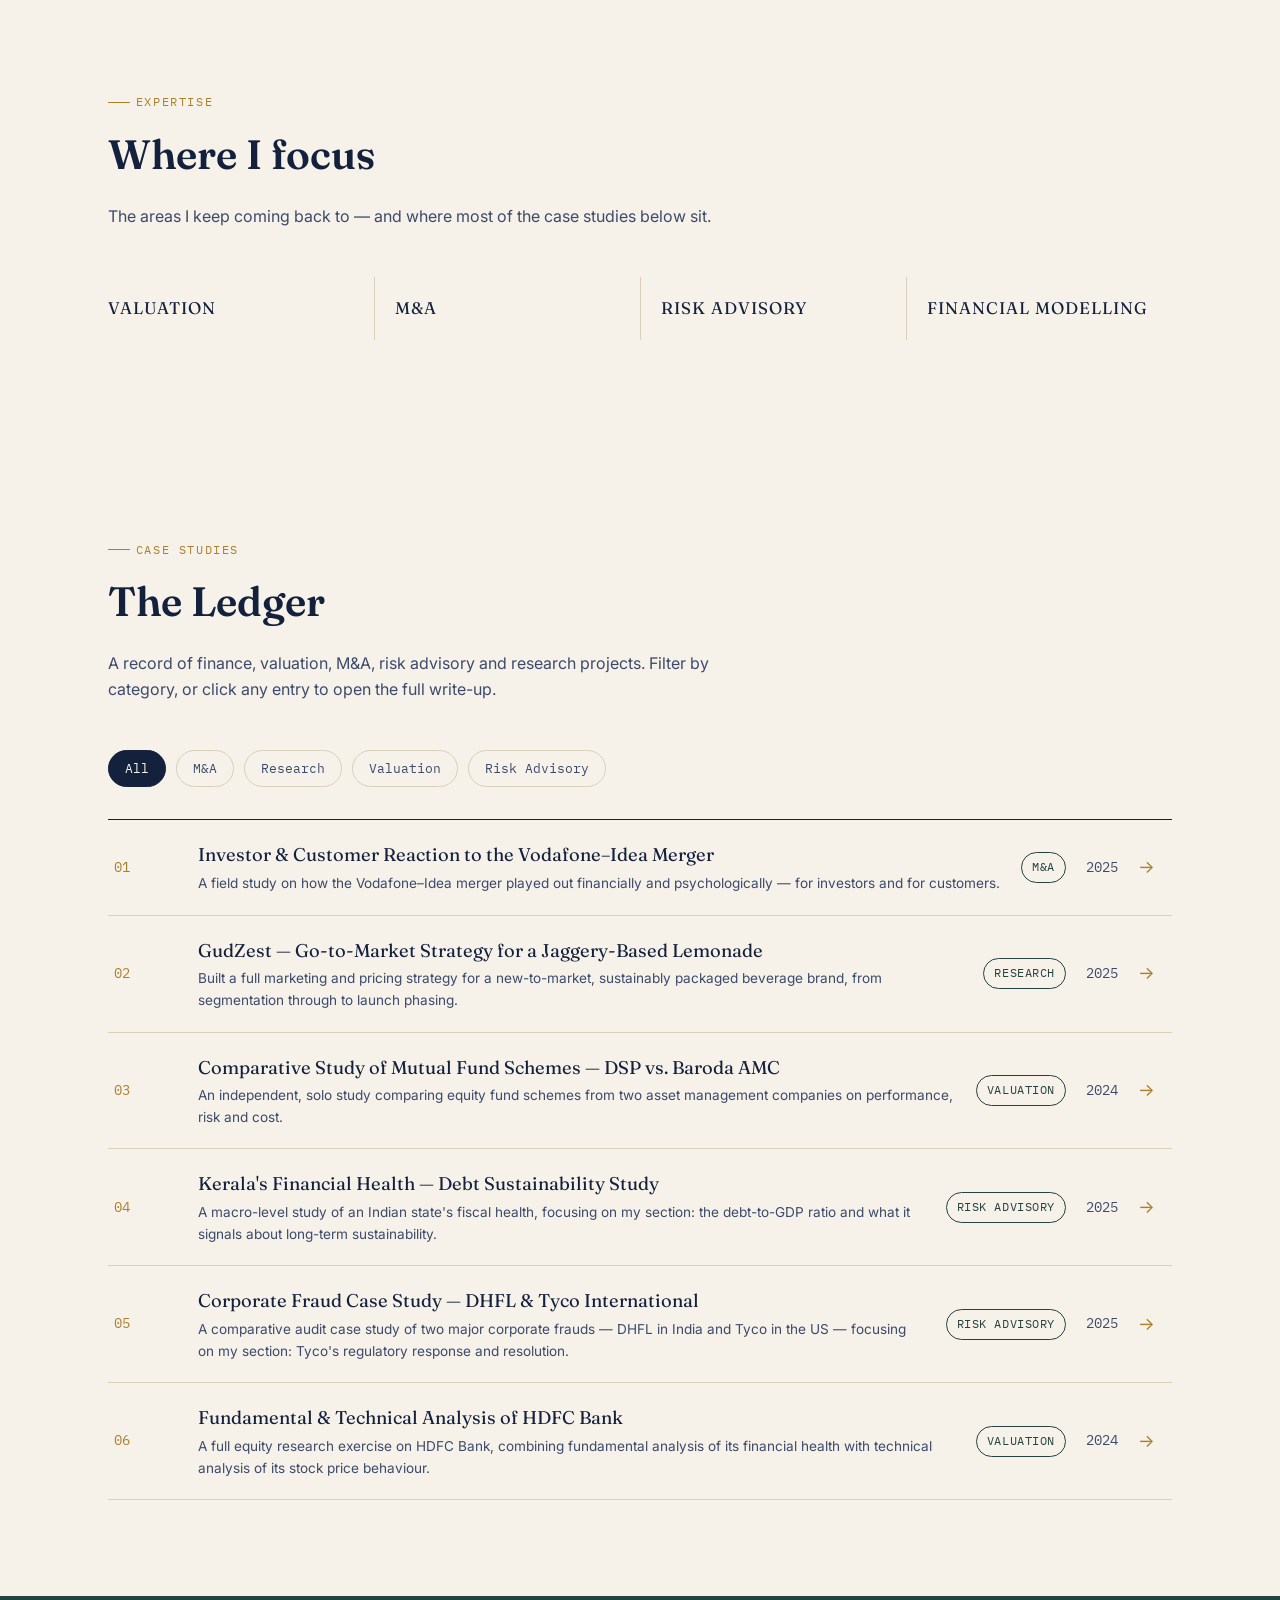
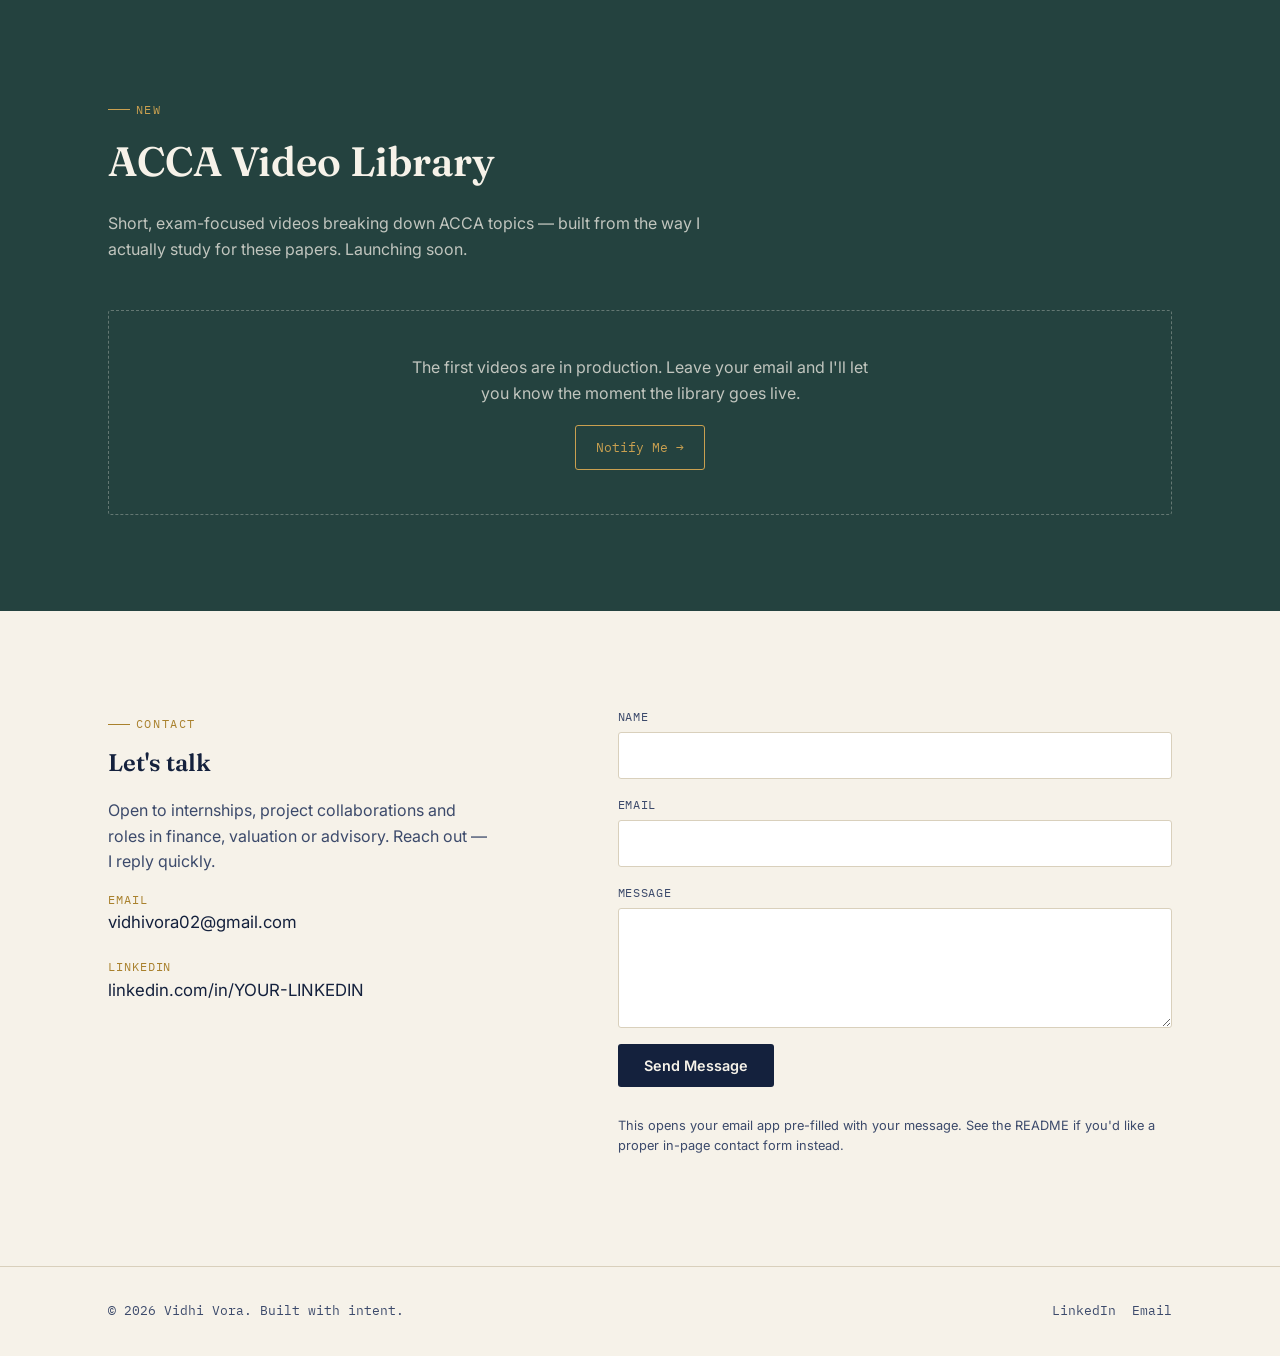
==== commit 8d244020: "Implement 'My Journey' section with timeline Added 'My Journey' section with interactive timeline an" ====
--- a/index.html
+++ b/index.html
@@ -5,19 +5,119 @@
 <meta name="viewport" content="width=device-width, initial-scale=1.0">
 <title>Vidhi Vora | Finance, Valuation & M&A Portfolio</title>
 <meta name="description" content="Vidhi Vora — ACCA student specialising in business valuation, M&A, corporate finance and risk advisory. Case studies, financial models and research.">
-
+ 
 <link rel="preconnect" href="https://fonts.googleapis.com">
 <link rel="preconnect" href="https://fonts.gstatic.com" crossorigin>
 <link href="https://fonts.googleapis.com/css2?family=Fraunces:wght@400;500;600;700&family=Inter:wght@400;500;600&family=IBM+Plex+Mono:wght@400;500;600&display=swap" rel="stylesheet">
 <link rel="stylesheet" href="style.css">
+ 
+<style>
+  /* ===== "My Journey" section — scoped styles, falls back gracefully
+     if --ink / --ink-soft / --font-display aren't defined in style.css ===== */
+  #journey{ padding-top: 20px; }
+  #journey .jr-sub{
+    color: var(--ink-soft, #666);
+    max-width: 46ch;
+    margin: 0 0 36px;
+    line-height: 1.6;
+  }
+ 
+  /* interactive timeline */
+  #journey .jr-timeline{ position:relative; padding-left:34px; margin-bottom:64px; }
+  #journey .jr-timeline::before{
+    content:""; position:absolute; left:10px; top:6px; bottom:6px; width:2px;
+    background: repeating-linear-gradient(180deg, var(--ink, #16213A) 0 6px, transparent 6px 12px);
+  }
+  #journey details.jr-stop{
+    position:relative; margin-bottom:12px;
+    background:#fff; border:1.5px solid var(--ink, #16213A); border-radius:12px;
+    overflow:hidden;
+  }
+  #journey details.jr-stop::before{
+    content:""; position:absolute; left:-34px; top:20px;
+    width:13px; height:13px; border-radius:50%;
+    background:#FFC857; border:2px solid var(--ink, #16213A);
+  }
+  #journey details.jr-stop[open]::before{ background:#FF6B5B; }
+  #journey details.jr-stop summary{
+    list-style:none; cursor:pointer;
+    padding:16px 18px; display:flex; align-items:center; gap:12px; flex-wrap:wrap;
+    font-family: var(--font-display, 'Fraunces', serif);
+  }
+  #journey details.jr-stop summary::-webkit-details-marker{ display:none; }
+  #journey .jr-year{
+    font-family:'IBM Plex Mono', monospace; font-weight:600; font-size:12.5px;
+    color:#FF6B5B; border:1px solid #FF6B5B; border-radius:20px;
+    padding:2px 10px; flex-shrink:0; background:#fff;
+  }
+  #journey .jr-title{ font-size:16px; font-weight:600; color:var(--ink, #16213A); flex:1; min-width:180px; }
+  #journey .jr-toggle{ font-size:18px; color:var(--ink,#16213A); transition:transform .25s ease; flex-shrink:0; }
+  #journey details.jr-stop[open] .jr-toggle{ transform:rotate(45deg); }
+  #journey .jr-body{
+    padding:0 18px 18px; font-family:'Inter',sans-serif; font-size:14.5px;
+    line-height:1.6; color:var(--ink-soft,#444);
+  }
+  #journey .jr-body strong{ color:var(--ink,#16213A); }
+  #journey details.jr-stop.jr-final summary{ background:#FFC857; }
+ 
+  /* personality stamps */
+  #journey .jr-stamp-grid{
+    display:grid; grid-template-columns:repeat(auto-fit,minmax(230px,1fr)); gap:20px;
+    margin-bottom:56px;
+  }
+  #journey .jr-stamp{
+    background:#fff; border:1.5px solid var(--ink,#16213A); border-radius:14px;
+    padding:20px 18px; position:relative; transform:rotate(var(--r,-1.2deg));
+  }
+  #journey .jr-stamp:nth-child(2){--r:1deg;}
+  #journey .jr-stamp:nth-child(3){--r:-1.8deg;}
+  #journey .jr-stamp:nth-child(4){--r:1.3deg;}
+  #journey .jr-stamp:nth-child(5){--r:-1deg;}
+  #journey .jr-stamp:nth-child(6){--r:1.6deg;}
+  #journey .jr-stamp::after{
+    content:"APPROVED"; position:absolute; top:10px; right:12px;
+    font-family:'IBM Plex Mono',monospace; font-size:8.5px; letter-spacing:1px;
+    color:#FF6B5B; border:1px solid #FF6B5B; border-radius:4px;
+    padding:2px 5px; transform:rotate(8deg); opacity:.8;
+  }
+  #journey .jr-stamp .jr-icon{ font-size:24px; margin-bottom:8px; display:block; }
+  #journey .jr-stamp h3{
+    font-family: var(--font-display,'Fraunces',serif); font-size:16px; margin:0 0 6px; color:var(--ink,#16213A);
+  }
+  #journey .jr-stamp p{ font-family:'Inter',sans-serif; font-size:13px; line-height:1.5; margin:0; color:var(--ink-soft,#444); }
+ 
+  /* quote postcard */
+  #journey .jr-postcard{
+    background:#FF6B5B; color:#FFF8F0; border-radius:18px; padding:40px 28px;
+    text-align:center; position:relative; overflow:hidden;
+  }
+  #journey .jr-postcard::before{
+    content:""; position:absolute; inset:9px;
+    border:1.5px dashed rgba(255,248,240,.5); border-radius:11px; pointer-events:none;
+  }
+  #journey .jr-postcard .jr-mark{
+    font-family:'IBM Plex Mono',monospace; font-size:11.5px; letter-spacing:2px;
+    text-transform:uppercase; opacity:.85; margin-bottom:12px;
+  }
+  #journey .jr-postcard blockquote{
+    font-family: var(--font-display,'Fraunces',serif); font-weight:600; font-style:italic;
+    font-size:clamp(19px,3vw,27px); margin:0 auto; max-width:620px; line-height:1.4;
+  }
+  #journey .jr-postcard .jr-sig{ margin-top:14px; font-family:'IBM Plex Mono',monospace; font-size:12.5px; opacity:.85; }
+ 
+  @media(max-width:640px){
+    #journey .jr-title{ font-size:14.5px; }
+  }
+</style>
 </head>
 <body>
-
+ 
 <nav class="navbar">
   <div class="nav-inner">
     <a href="#top" class="logo">VV</a>
     <ul class="nav-links">
       <li><a href="#about">About</a></li>
+      <li><a href="#journey">My Journey</a></li>
       <li><a href="#expertise">Expertise</a></li>
       <li><a href="#projects">Case Studies</a></li>
       <li><a href="#acca-videos">ACCA Videos</a></li>
@@ -26,9 +126,9 @@
     <button class="nav-toggle" aria-label="Toggle menu"><span></span></button>
   </div>
 </nav>
-
+ 
 <div id="top"></div>
-
+ 
 <!-- HERO -->
 <section class="hero wrap">
   <div class="hero-left">
@@ -59,7 +159,7 @@
     </div>
   </div>
 </section>
-
+ 
 <!-- TICKER -->
 <div class="ticker">
   <div class="ticker-track">
@@ -73,7 +173,7 @@
     <span>M&amp;A STRUCTURING</span>
   </div>
 </div>
-
+ 
 <!-- ABOUT -->
 <section id="about" class="about">
   <div class="wrap about-grid">
@@ -103,7 +203,138 @@
     </div>
   </div>
 </section>
-
+ 
+<!-- MY JOURNEY (new) -->
+<section id="journey">
+  <div class="wrap">
+    <div class="section-head reveal">
+      <div class="eyebrow">My Journey</div>
+      <h2>The road so far — and the road still ahead</h2>
+      <p class="jr-sub">Tap any milestone below to read more. Fair warning: this section also explains why I'll be taking holidays.</p>
+    </div>
+ 
+    <div class="jr-timeline">
+      <details class="jr-stop">
+        <summary>
+          <span class="jr-year">2021</span>
+          <span class="jr-title">Joined Narsee Monjee College for HSC</span>
+          <span class="jr-toggle">+</span>
+        </summary>
+        <div class="jr-body">Where the journey properly began — stepping into Narsee Monjee for my higher secondary years.</div>
+      </details>
+ 
+      <details class="jr-stop">
+        <summary>
+          <span class="jr-year">2023</span>
+          <span class="jr-title">Started Graduation + began ACCA</span>
+          <span class="jr-toggle">+</span>
+        </summary>
+        <div class="jr-body">Continued at Narsee Monjee for my graduation, and started my <strong>ACCA</strong> journey alongside it — two things at once, right from the start.</div>
+      </details>
+ 
+      <details class="jr-stop">
+        <summary>
+          <span class="jr-year">2024</span>
+          <span class="jr-title">Became Chairperson of the leading committee in college</span>
+          <span class="jr-toggle">+</span>
+        </summary>
+        <div class="jr-body">Took on a leadership role, heading the college's leading committee — a year of learning how to lead, organise and show up for people.</div>
+      </details>
+ 
+      <details class="jr-stop">
+        <summary>
+          <span class="jr-year">2025</span>
+          <span class="jr-title">ACCA Professional Level + final year + first work experience</span>
+          <span class="jr-toggle">+</span>
+        </summary>
+        <div class="jr-body">
+          Started the <strong>Professional Level</strong> of ACCA while soaking up the last year of college life. Picked up some real work experience at <strong>Elmec</strong>, and kept the exam calendar packed.<br><br>
+          <strong>Honest note:</strong> this was the toughest exam stretch yet — Narsee Monjee's own college exams were relentless, and balancing them with ACCA papers at the same time meant there was barely a month without an exam to prepare for. Juggling both taught me more about time management than any course ever could.
+        </div>
+      </details>
+ 
+      <details class="jr-stop">
+        <summary>
+          <span class="jr-year">2026</span>
+          <span class="jr-title">Bid farewell to college life</span>
+          <span class="jr-toggle">+</span>
+        </summary>
+        <div class="jr-body">Closed the college chapter — years of exams, committees and memories, all wrapped up.</div>
+      </details>
+ 
+      <details class="jr-stop">
+        <summary>
+          <span class="jr-year">2026</span>
+          <span class="jr-title">Started internship at S N &amp; Co — Risk Advisory &amp; Forensic Audit</span>
+          <span class="jr-toggle">+</span>
+        </summary>
+        <div class="jr-body">Stepped into the professional world with an internship in <strong>Risk Advisory and Forensic Audit</strong> at S N &amp; Co — the first real taste of the industry.</div>
+      </details>
+ 
+      <details class="jr-stop">
+        <summary>
+          <span class="jr-year">Sept 2026</span>
+          <span class="jr-title">Hopefully, my last ACCA paper</span>
+          <span class="jr-toggle">+</span>
+        </summary>
+        <div class="jr-body">Fingers crossed — this is set to be the final paper of the ACCA journey that started back in 2023.</div>
+      </details>
+ 
+      <details class="jr-stop jr-final">
+        <summary>
+          <span class="jr-year">2026 →</span>
+          <span class="jr-title">Upcoming chapters loading...</span>
+          <span class="jr-toggle">+</span>
+        </summary>
+        <div class="jr-body">Now looking forward to beginning my professional journey very soon. Thank you for following along this far — the adventurous part is just getting started. 🌍</div>
+      </details>
+    </div>
+ 
+    <div class="section-head reveal">
+      <div class="eyebrow">Customs Declaration</div>
+      <h2>Fun facts, personality &amp; house rules</h2>
+    </div>
+    <div class="jr-stamp-grid">
+      <div class="jr-stamp">
+        <span class="jr-icon">🗺️</span>
+        <h3>Life goal: collect places, not things</h3>
+        <p>The dream is to set foot in every Indian state — and honestly, every country too. Consider this your fair warning: I will be taking holidays.</p>
+      </div>
+      <div class="jr-stamp">
+        <span class="jr-icon">⏰</span>
+        <h3>9-to-6 means 9-to-6</h3>
+        <p>Fully focused during working hours. Overtime is welcome — with pay. Unpaid overtime is a concept I have chosen not to believe in.</p>
+      </div>
+      <div class="jr-stamp">
+        <span class="jr-icon">📵</span>
+        <h3>Once I clock out, I'm off the grid</h3>
+        <p>No work calls or messages after hours, please. That time belongs to my people, my plans, and me.</p>
+      </div>
+      <div class="jr-stamp">
+        <span class="jr-icon">🌱</span>
+        <h3>Give me a fair shot to learn</h3>
+        <p>I ask questions because I actually want to get it right. Be patient, skip the scolding, and let the results speak once I've figured it out — they will.</p>
+      </div>
+      <div class="jr-stamp">
+        <span class="jr-icon">🎈</span>
+        <h3>Family &amp; friends come first</h3>
+        <p>I work to fund the trips and to be there for the people I love — every function, every "we need you," every celebration. Those days are non-negotiable and don't need an explanation.</p>
+      </div>
+      <div class="jr-stamp">
+        <span class="jr-icon">💛</span>
+        <h3>Delicate corporate girl energy</h3>
+        <p>Kind words get the best out of me. I take feedback seriously — I just don't do well with scolding, and honestly, who does?</p>
+      </div>
+    </div>
+ 
+    <div class="jr-postcard">
+      <div class="jr-mark">✈ wish you were here — postcard from my desk</div>
+      <blockquote>"A little progress each day adds up to big results."</blockquote>
+      <div class="jr-sig">— the motto I actually live by, Vidhi</div>
+    </div>
+  </div>
+</section>
+ 
 <!-- EXPERTISE -->
 <section id="expertise">
   <div class="wrap">
@@ -120,7 +351,7 @@
     </div>
   </div>
 </section>
-
+ 
 <!-- PROJECTS / LEDGER -->
 <section id="projects">
   <div class="wrap">
@@ -137,7 +368,7 @@
     <div class="ledger" id="ledger"></div>
   </div>
 </section>
-
+ 
 <!-- ACCA VIDEO LIBRARY (future service) -->
 <section id="acca-videos" class="videos">
   <div class="wrap">
@@ -156,7 +387,7 @@
     </div>
   </div>
 </section>
-
+ 
 <!-- CONTACT -->
 <section id="contact">
   <div class="wrap contact-grid">
@@ -194,7 +425,7 @@
     </form>
   </div>
 </section>
-
+ 
 <footer>
   <div class="wrap footer-inner">
     <p>© <span id="year"></span> Vidhi Vora. Built with intent.</p>
@@ -204,15 +435,15 @@
     </div>
   </div>
 </footer>
-
+ 
 <div class="modal-overlay" id="modal-overlay">
   <div class="modal" id="modal-content"></div>
 </div>
-
+ 
 <script>document.getElementById("year").textContent = new Date().getFullYear();</script>
 <script src="projects-data.js"></script>
 <script src="videos-data.js"></script>
 <script src="script.js"></script>
 </body>
 </html>
-
+ 
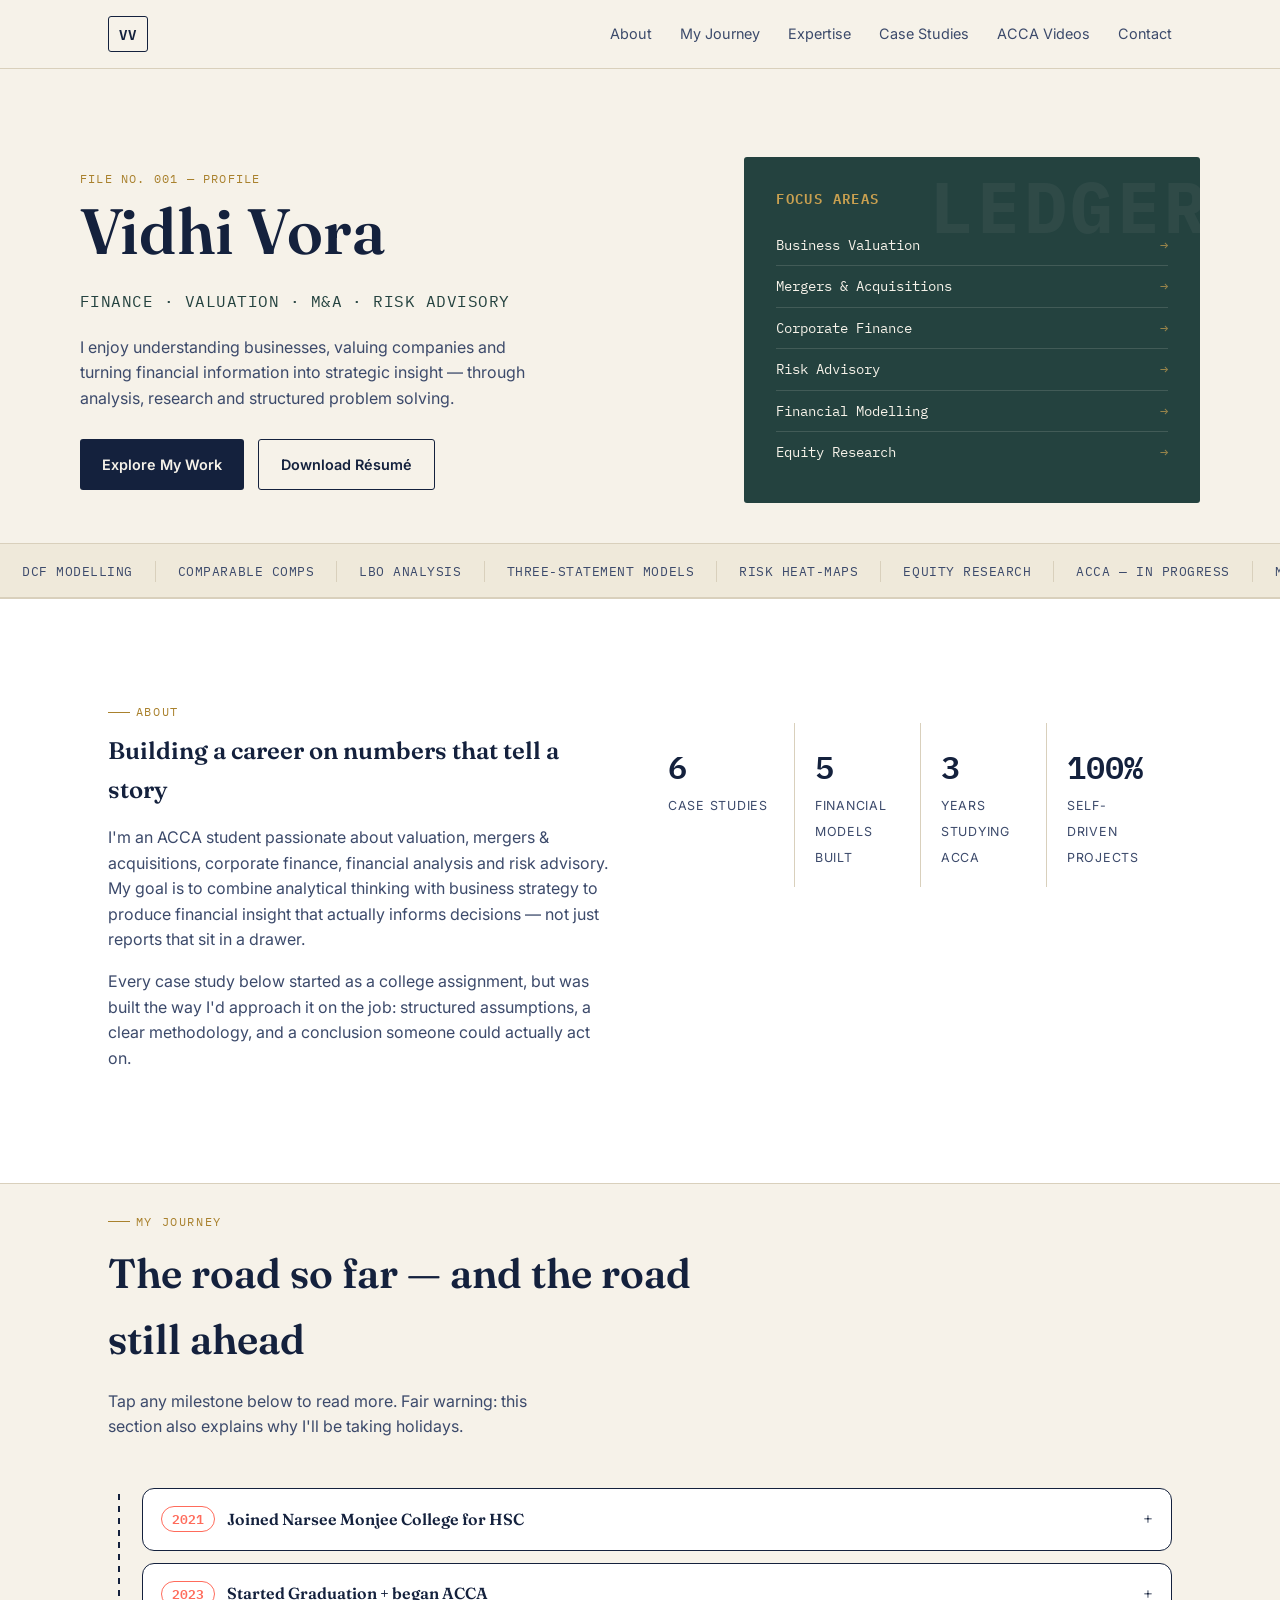
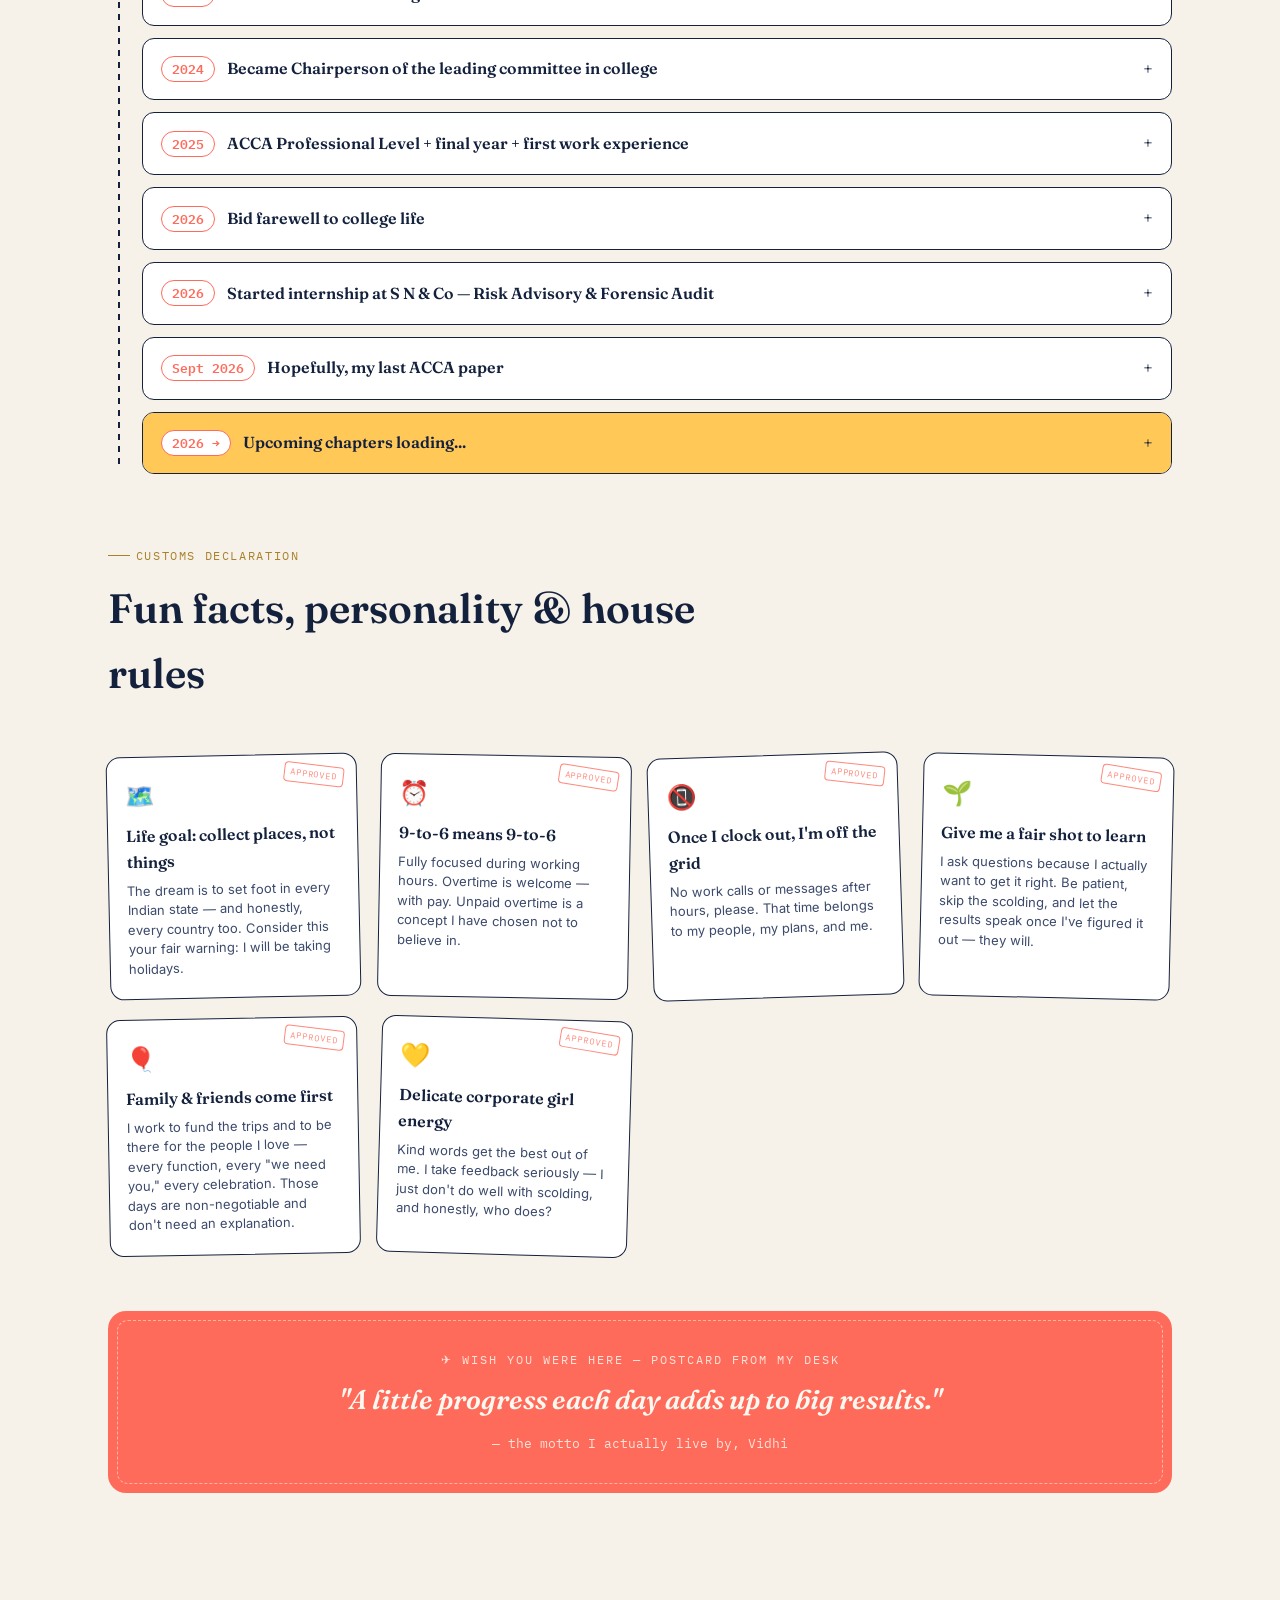
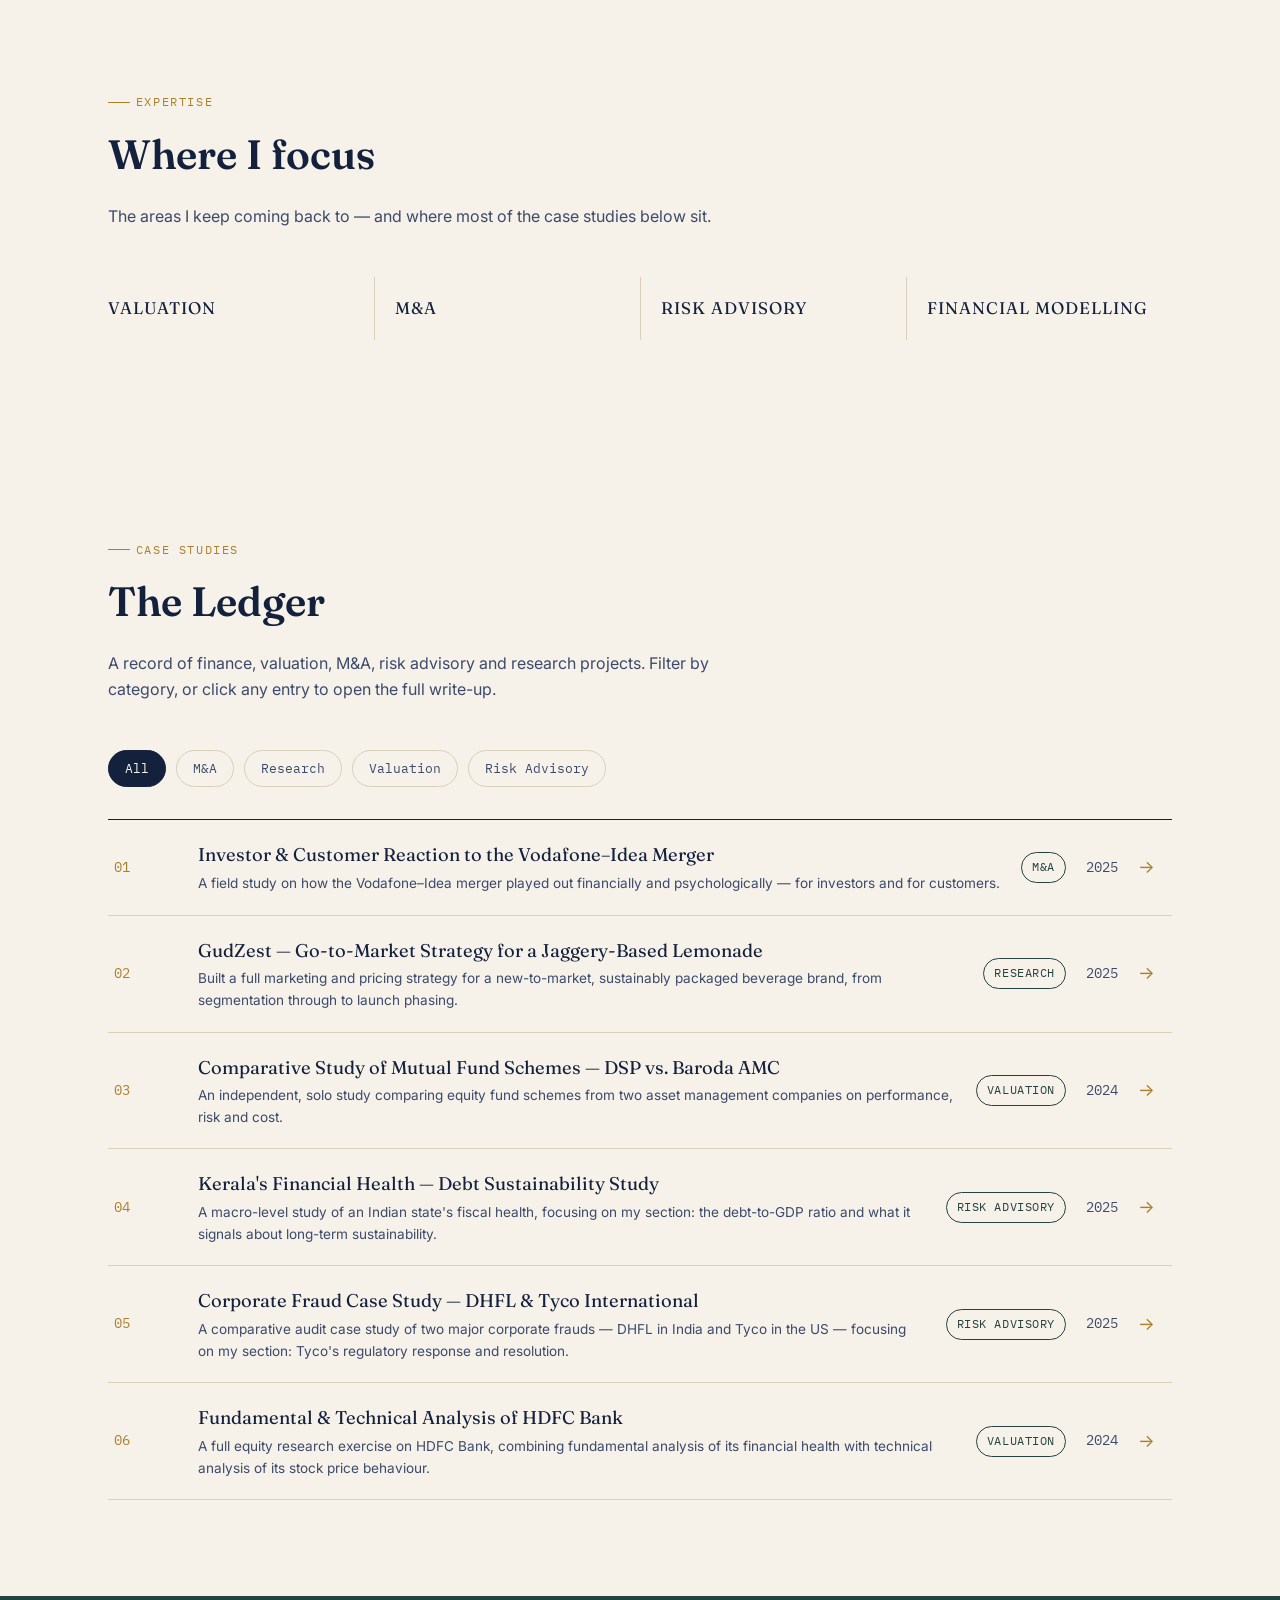
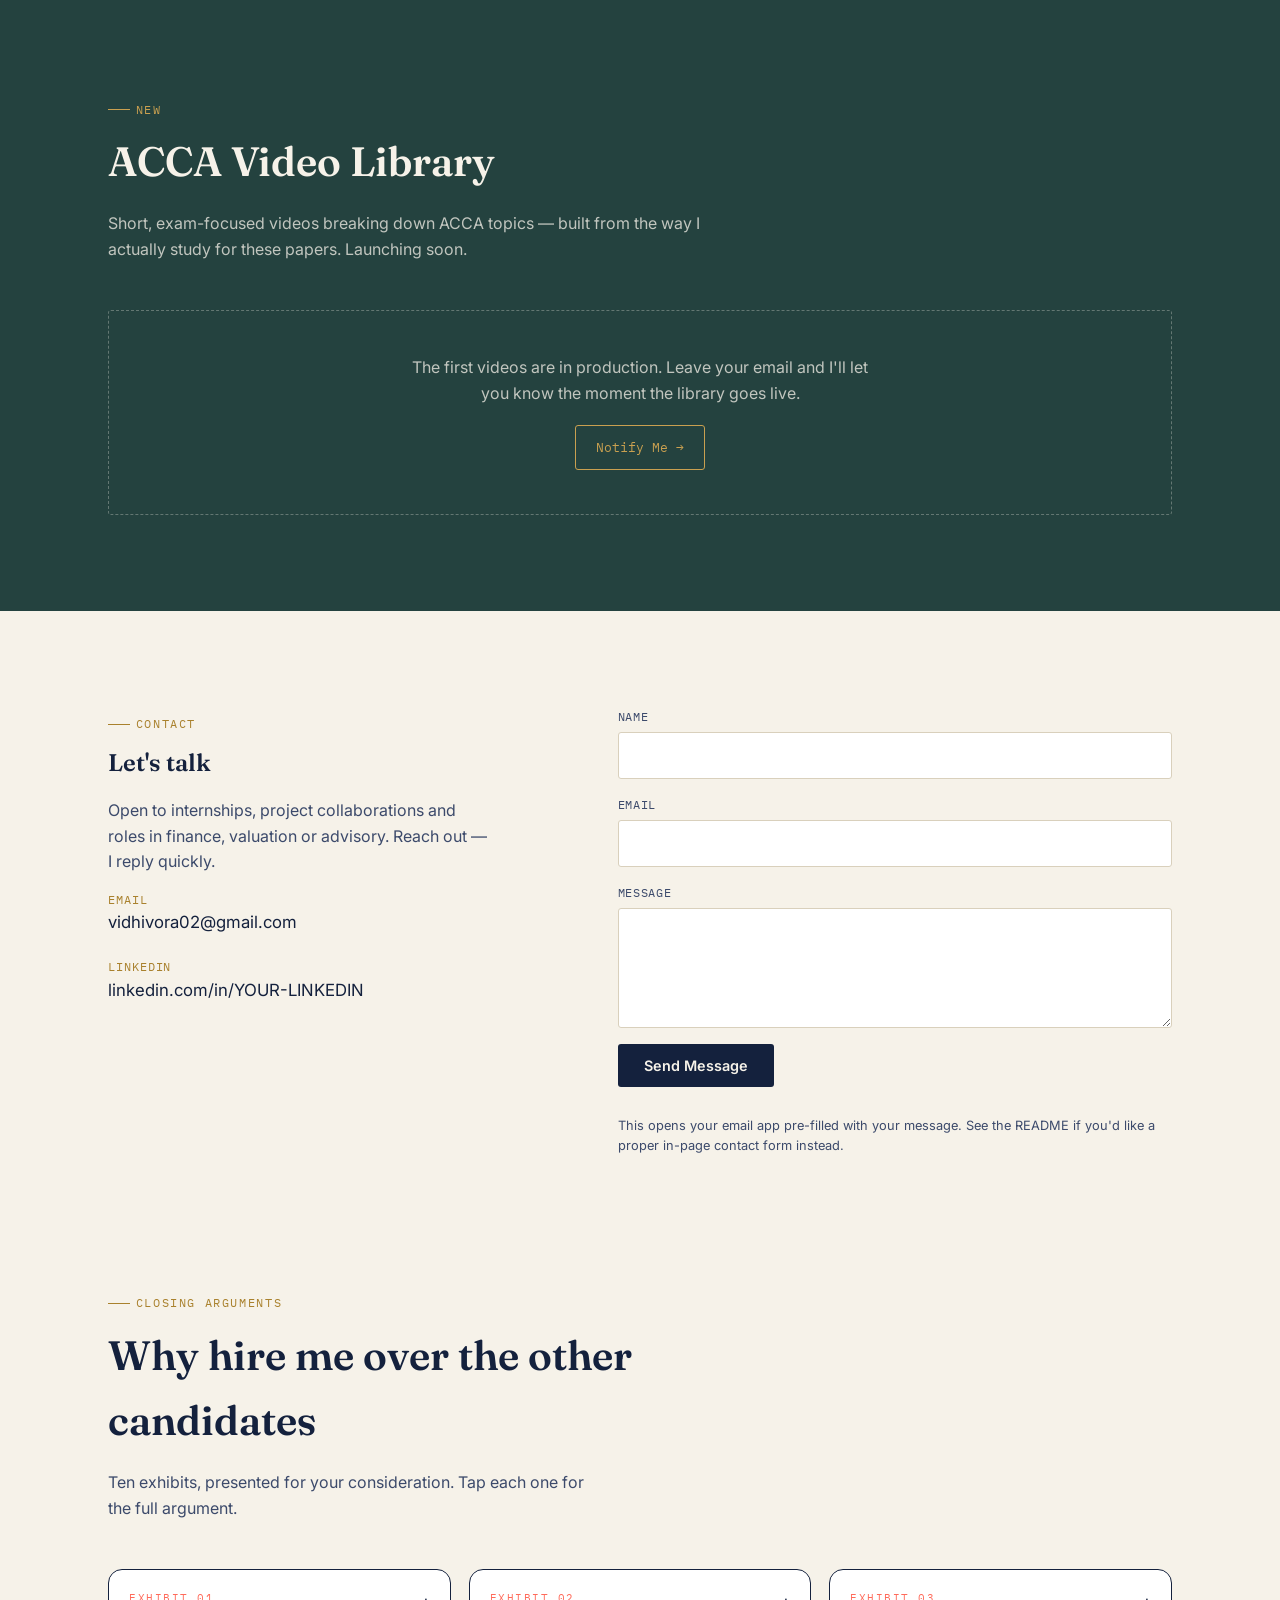
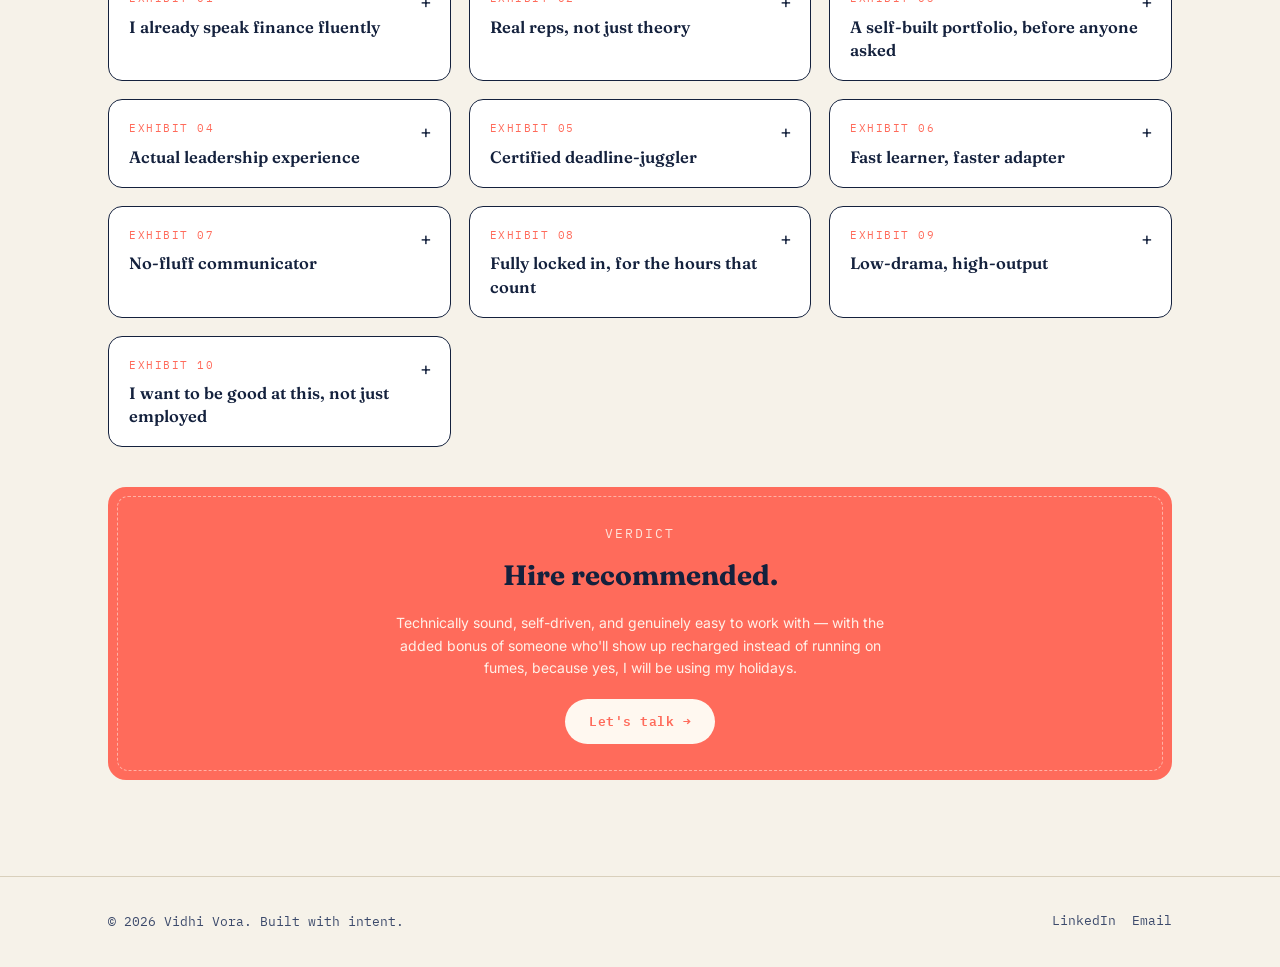
==== commit 99914329: "Implement 'Why hire me' section in index.html Added a new section 'Why hire me' with styled exhibits" ====
--- a/index.html
+++ b/index.html
@@ -425,6 +425,211 @@
     </form>
   </div>
 </section>
+
+
+ <!-- ============================================================
+     WHY HIRE ME — paste this ENTIRE block right BEFORE
+     the <footer> tag in index.html (i.e. after the </section>
+     that closes id="contact")
+     ============================================================ -->
+ 
+<style>
+  #why-hire{ padding-top: 20px; }
+  #why-hire .wh-sub{
+    color: var(--ink-soft, #666);
+    max-width: 50ch;
+    margin: 0 0 40px;
+    line-height: 1.6;
+  }
+ 
+  #why-hire .wh-grid{
+    display:grid;
+    grid-template-columns:repeat(auto-fit,minmax(260px,1fr));
+    gap:18px;
+    margin-bottom:40px;
+  }
+ 
+  #why-hire details.wh-card{
+    background:#fff;
+    border:1.5px solid var(--ink,#16213A);
+    border-radius:14px;
+    overflow:hidden;
+    position:relative;
+  }
+  #why-hire details.wh-card summary{
+    list-style:none; cursor:pointer;
+    padding:20px 20px 18px;
+    display:flex; flex-direction:column; gap:8px;
+  }
+  #why-hire details.wh-card summary::-webkit-details-marker{ display:none; }
+  #why-hire .wh-exhibit{
+    font-family:'IBM Plex Mono', monospace;
+    font-size:11px; letter-spacing:1.5px; text-transform:uppercase;
+    color:#FF6B5B;
+  }
+  #why-hire .wh-headline{
+    font-family: var(--font-display,'Fraunces',serif);
+    font-size:16.5px; font-weight:600; color:var(--ink,#16213A);
+    line-height:1.4;
+  }
+  #why-hire .wh-toggle{
+    position:absolute; top:18px; right:18px;
+    font-size:18px; color:var(--ink,#16213A);
+    transition:transform .25s ease;
+  }
+  #why-hire details.wh-card[open] .wh-toggle{ transform:rotate(45deg); }
+  #why-hire .wh-body{
+    padding:0 20px 20px;
+    font-family:'Inter',sans-serif; font-size:13.5px; line-height:1.6;
+    color:var(--ink-soft,#444);
+    border-top:1px dashed rgba(0,0,0,0.12);
+    padding-top:14px;
+  }
+  #why-hire .wh-body strong{ color:var(--ink,#16213A); }
+ 
+  #why-hire .wh-verdict{
+    background:#FF6B5B; color:#FFF8F0;
+    border-radius:18px; padding:36px 28px;
+    text-align:center; position:relative; overflow:hidden;
+  }
+  #why-hire .wh-verdict::before{
+    content:""; position:absolute; inset:9px;
+    border:1.5px dashed rgba(255,248,240,.5); border-radius:11px; pointer-events:none;
+  }
+  #why-hire .wh-verdict .wh-stamp{
+    font-family:'IBM Plex Mono',monospace; font-size:12.5px; letter-spacing:2px;
+    text-transform:uppercase; opacity:.85; margin-bottom:10px;
+  }
+  #why-hire .wh-verdict h3{
+    font-family: var(--font-display,'Fraunces',serif); font-weight:700;
+    font-size:clamp(20px,3vw,28px); margin:0 0 14px;
+  }
+  #why-hire .wh-verdict p{
+    font-family:'Inter',sans-serif; font-size:14px; line-height:1.6;
+    max-width:520px; margin:0 auto 20px; opacity:.95;
+  }
+  #why-hire .wh-verdict a.wh-cta{
+    display:inline-block; background:#FFF8F0; color:#FF6B5B;
+    font-family:'IBM Plex Mono',monospace; font-weight:600; font-size:13px;
+    letter-spacing:.5px; padding:12px 24px; border-radius:30px;
+    text-decoration:none;
+  }
+ 
+  @media(max-width:640px){
+    #why-hire .wh-headline{ font-size:15px; }
+  }
+</style>
+ 
+<section id="why-hire">
+  <div class="wrap">
+    <div class="section-head reveal">
+      <div class="eyebrow">Closing Arguments</div>
+      <h2>Why hire me over the other candidates</h2>
+      <p class="wh-sub">Ten exhibits, presented for your consideration. Tap each one for the full argument.</p>
+    </div>
+ 
+    <div class="wh-grid">
+ 
+      <details class="wh-card">
+        <summary>
+          <span class="wh-exhibit">Exhibit 01</span>
+          <span class="wh-headline">I already speak finance fluently</span>
+          <span class="wh-toggle">+</span>
+        </summary>
+        <div class="wh-body">In the final stretch of ACCA, which means I'm not learning the fundamentals on your time — I already have the technical base and I'm actively sharpening it every week.</div>
+      </details>
+ 
+      <details class="wh-card">
+        <summary>
+          <span class="wh-exhibit">Exhibit 02</span>
+          <span class="wh-headline">Real reps, not just theory</span>
+          <span class="wh-toggle">+</span>
+        </summary>
+        <div class="wh-body">Hands-on experience through a <strong>Risk Advisory &amp; Forensic Audit</strong> internship at S N &amp; Co, plus prior work experience at Elmec — I've already sat in the room and done the work, not just read about it.</div>
+      </details>
+ 
+      <details class="wh-card">
+        <summary>
+          <span class="wh-exhibit">Exhibit 03</span>
+          <span class="wh-headline">A self-built portfolio, before anyone asked</span>
+          <span class="wh-toggle">+</span>
+        </summary>
+        <div class="wh-body">Every case study and financial model on this site was built on my own initiative, not assigned as a job requirement. That's the kind of self-starter energy I bring by default.</div>
+      </details>
+ 
+      <details class="wh-card">
+        <summary>
+          <span class="wh-exhibit">Exhibit 04</span>
+          <span class="wh-headline">Actual leadership experience</span>
+          <span class="wh-toggle">+</span>
+        </summary>
+        <div class="wh-body">Served as Chairperson of my college's leading committee — meaning I've already led people, owned outcomes, and made decisions under pressure, not just followed instructions.</div>
+      </details>
+ 
+      <details class="wh-card">
+        <summary>
+          <span class="wh-exhibit">Exhibit 05</span>
+          <span class="wh-headline">Certified deadline-juggler</span>
+          <span class="wh-toggle">+</span>
+        </summary>
+        <div class="wh-body">Balanced a full college course load with ACCA papers running in parallel for years, often with overlapping exam seasons. Tight deadlines don't rattle me — I've been training for this.</div>
+      </details>
+ 
+      <details class="wh-card">
+        <summary>
+          <span class="wh-exhibit">Exhibit 06</span>
+          <span class="wh-headline">Fast learner, faster adapter</span>
+          <span class="wh-toggle">+</span>
+        </summary>
+        <div class="wh-body">New tool, new software, new process — give me a short runway with a bit of patience and no unnecessary scolding, and I'll be flying it solo. The results speak for themselves once I've had the room to learn.</div>
+      </details>
+ 
+      <details class="wh-card">
+        <summary>
+          <span class="wh-exhibit">Exhibit 07</span>
+          <span class="wh-headline">No-fluff communicator</span>
+          <span class="wh-toggle">+</span>
+        </summary>
+        <div class="wh-body">I'll give you the direct answer, not a ten-slide deck to bury it in. Clear, structured communication — the same way I approach a financial model.</div>
+      </details>
+ 
+      <details class="wh-card">
+        <summary>
+          <span class="wh-exhibit">Exhibit 08</span>
+          <span class="wh-headline">Fully locked in, for the hours that count</span>
+          <span class="wh-toggle">+</span>
+        </summary>
+        <div class="wh-body">When I'm on the clock, I'm actually on — focused, no clock-watching. I just also believe the hours I commit to should be the hours I'm asked to give, which keeps me sharp instead of running on empty.</div>
+      </details>
+ 
+      <details class="wh-card">
+        <summary>
+          <span class="wh-exhibit">Exhibit 09</span>
+          <span class="wh-headline">Low-drama, high-output</span>
+          <span class="wh-toggle">+</span>
+        </summary>
+        <div class="wh-body">I don't need micromanaging or hand-holding. Give me the goal and the context, and I'll find the way there — and if I need to double-check something, I'll ask upfront, not fumble silently.</div>
+      </details>
+ 
+      <details class="wh-card">
+        <summary>
+          <span class="wh-exhibit">Exhibit 10</span>
+          <span class="wh-headline">I want to be good at this, not just employed</span>
+          <span class="wh-toggle">+</span>
+        </summary>
+        <div class="wh-body">Curiosity plus ambition means I outgrow a role quickly — which sounds risky until you realise that's exactly the kind of person you want compounding in your corner. A little progress each day adds up to a very different hire a year from now.</div>
+      </details>
+ 
+    </div>
+ 
+    <div class="wh-verdict">
+      <div class="wh-stamp">Verdict</div>
+      <h3>Hire recommended.</h3>
+      <p>Technically sound, self-driven, and genuinely easy to work with — with the added bonus of someone who'll show up recharged instead of running on fumes, because yes, I will be using my holidays.</p>
+      <a class="wh-cta" href="#contact">Let's talk →</a>
+    </div>
+  </div>
+</section>
  
 <footer>
   <div class="wrap footer-inner">
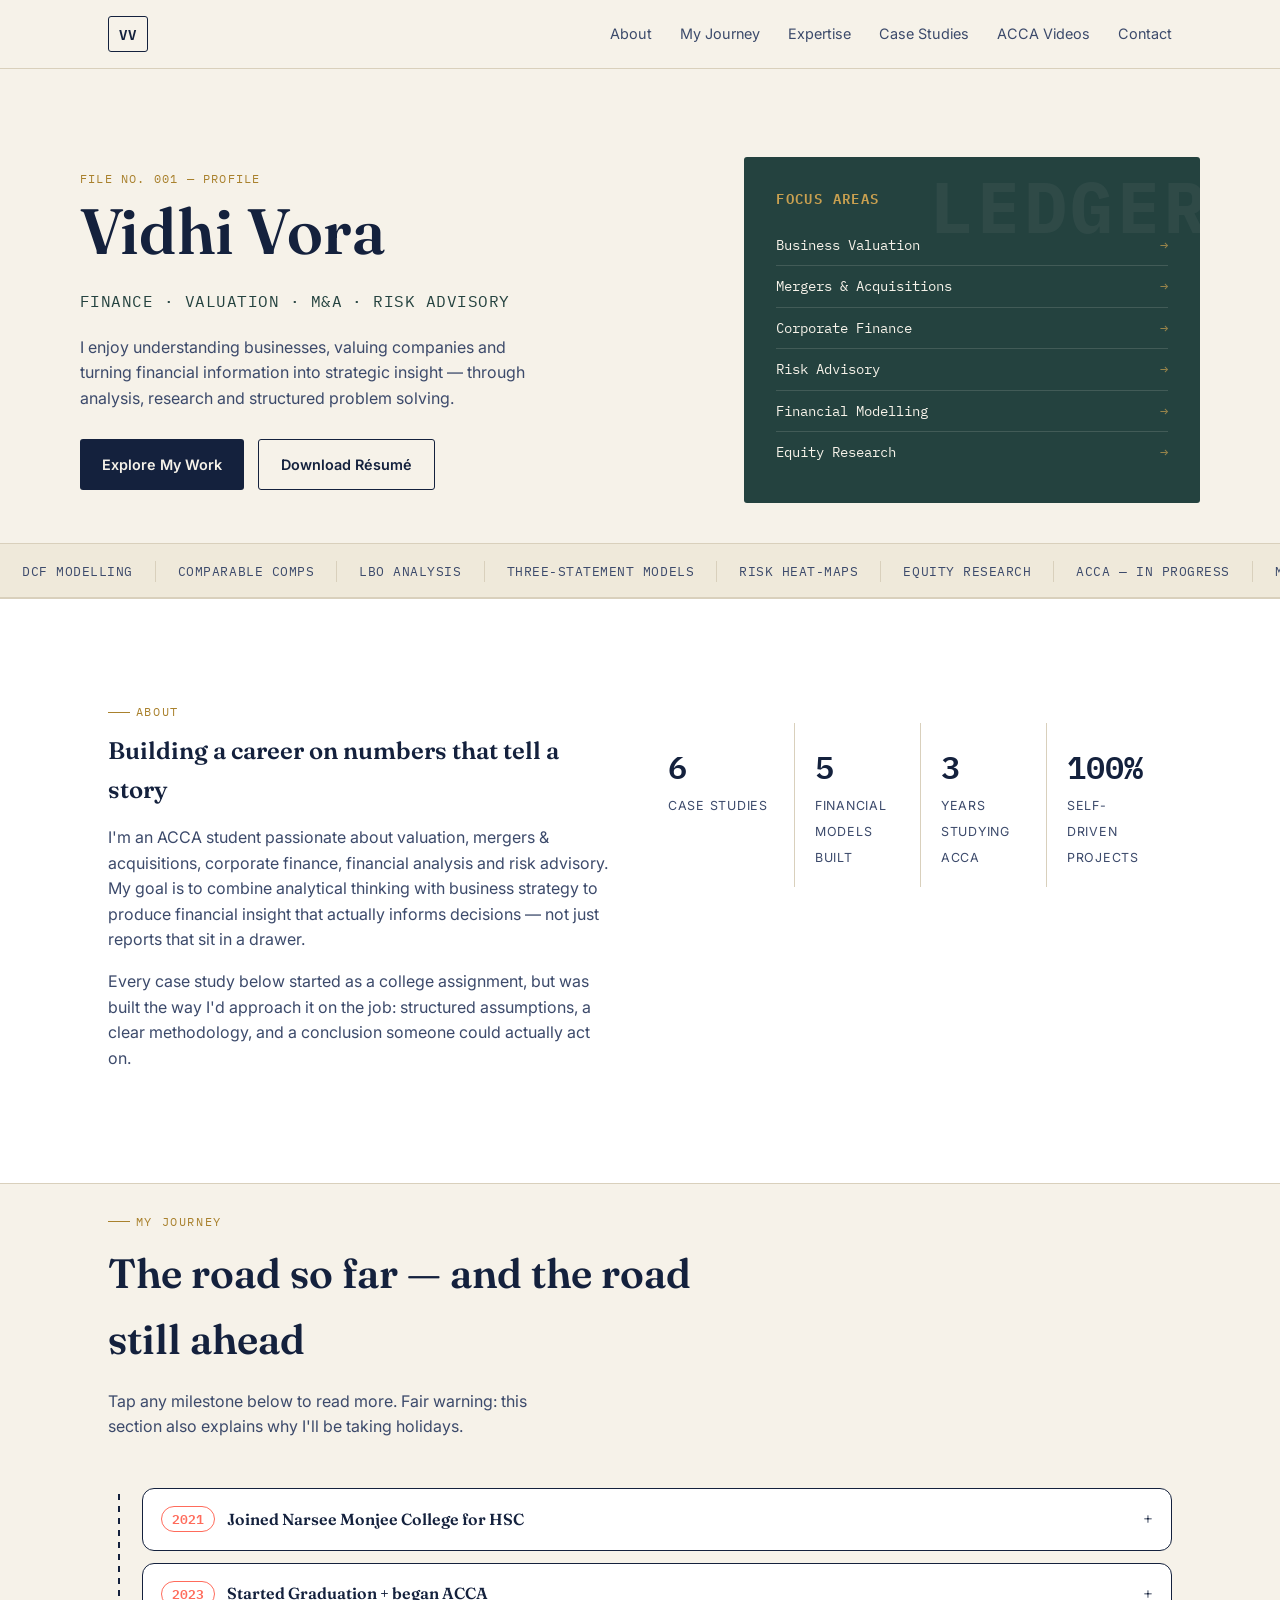
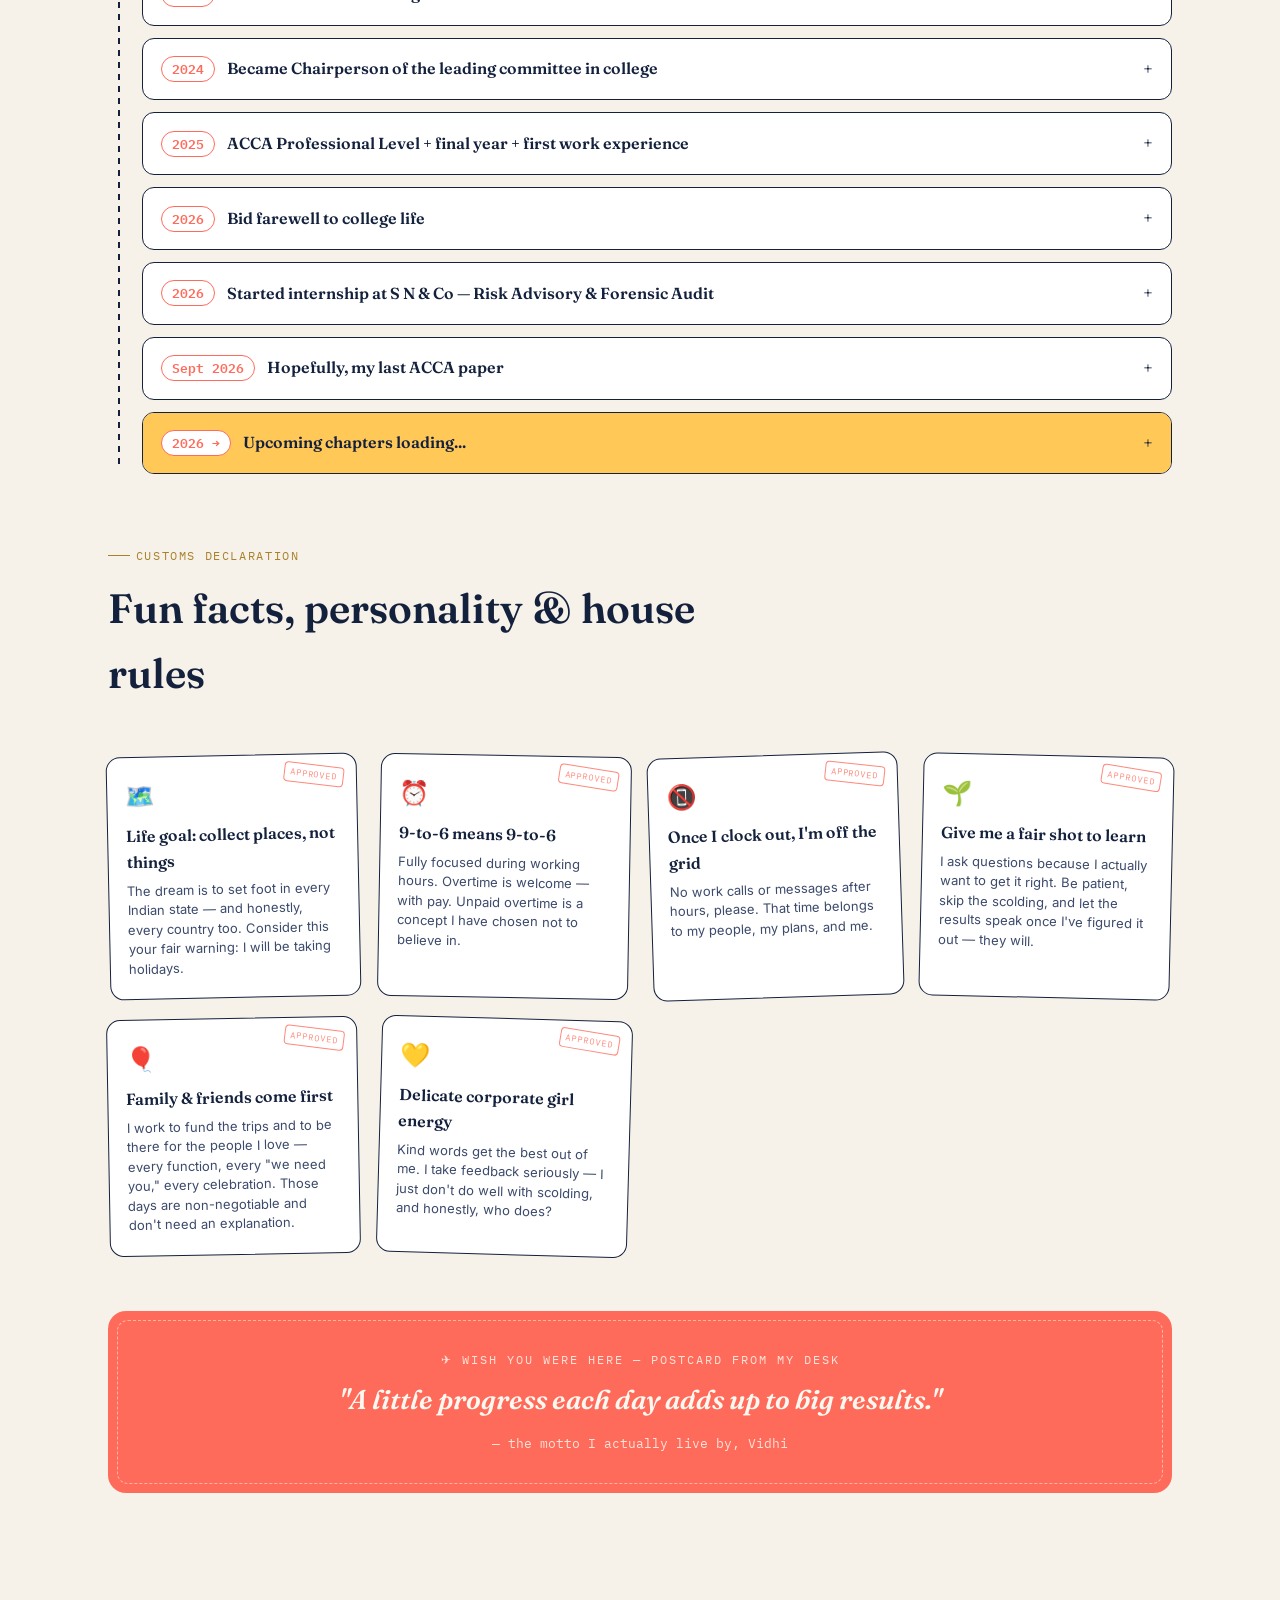
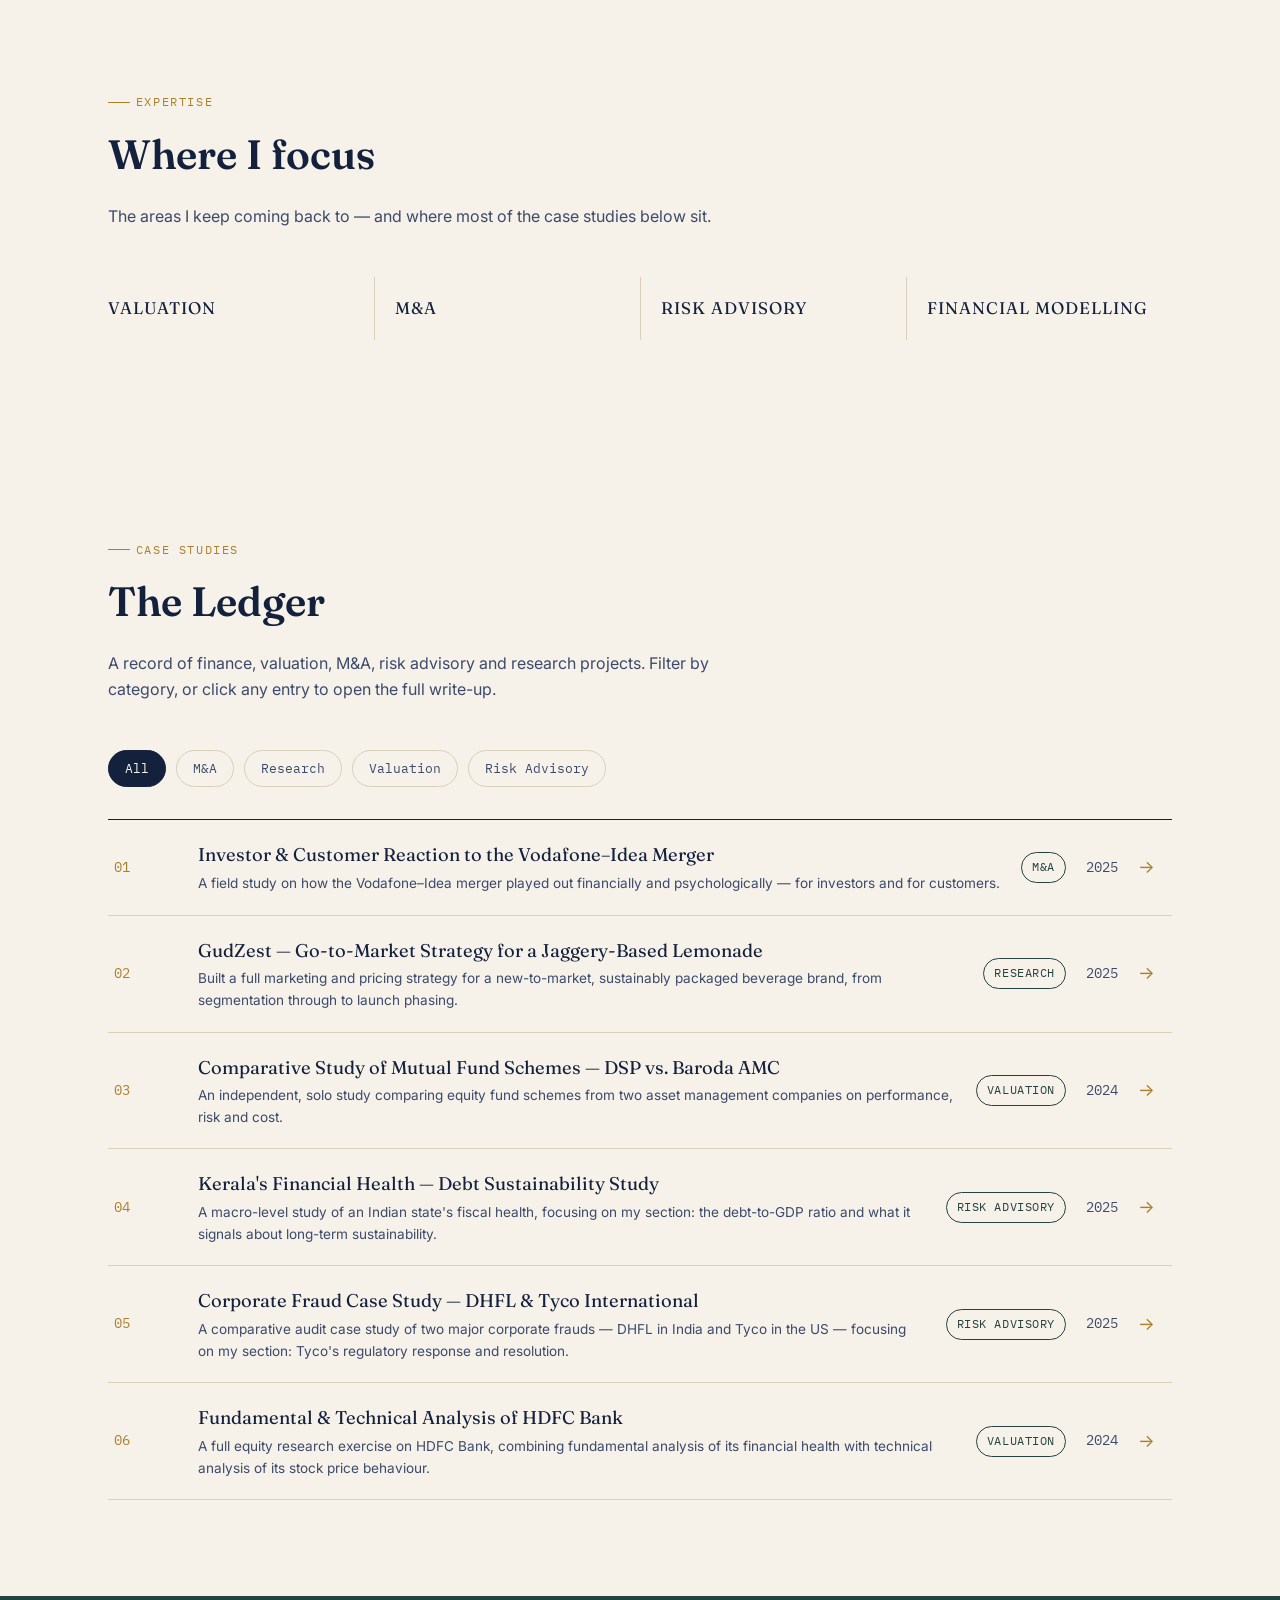
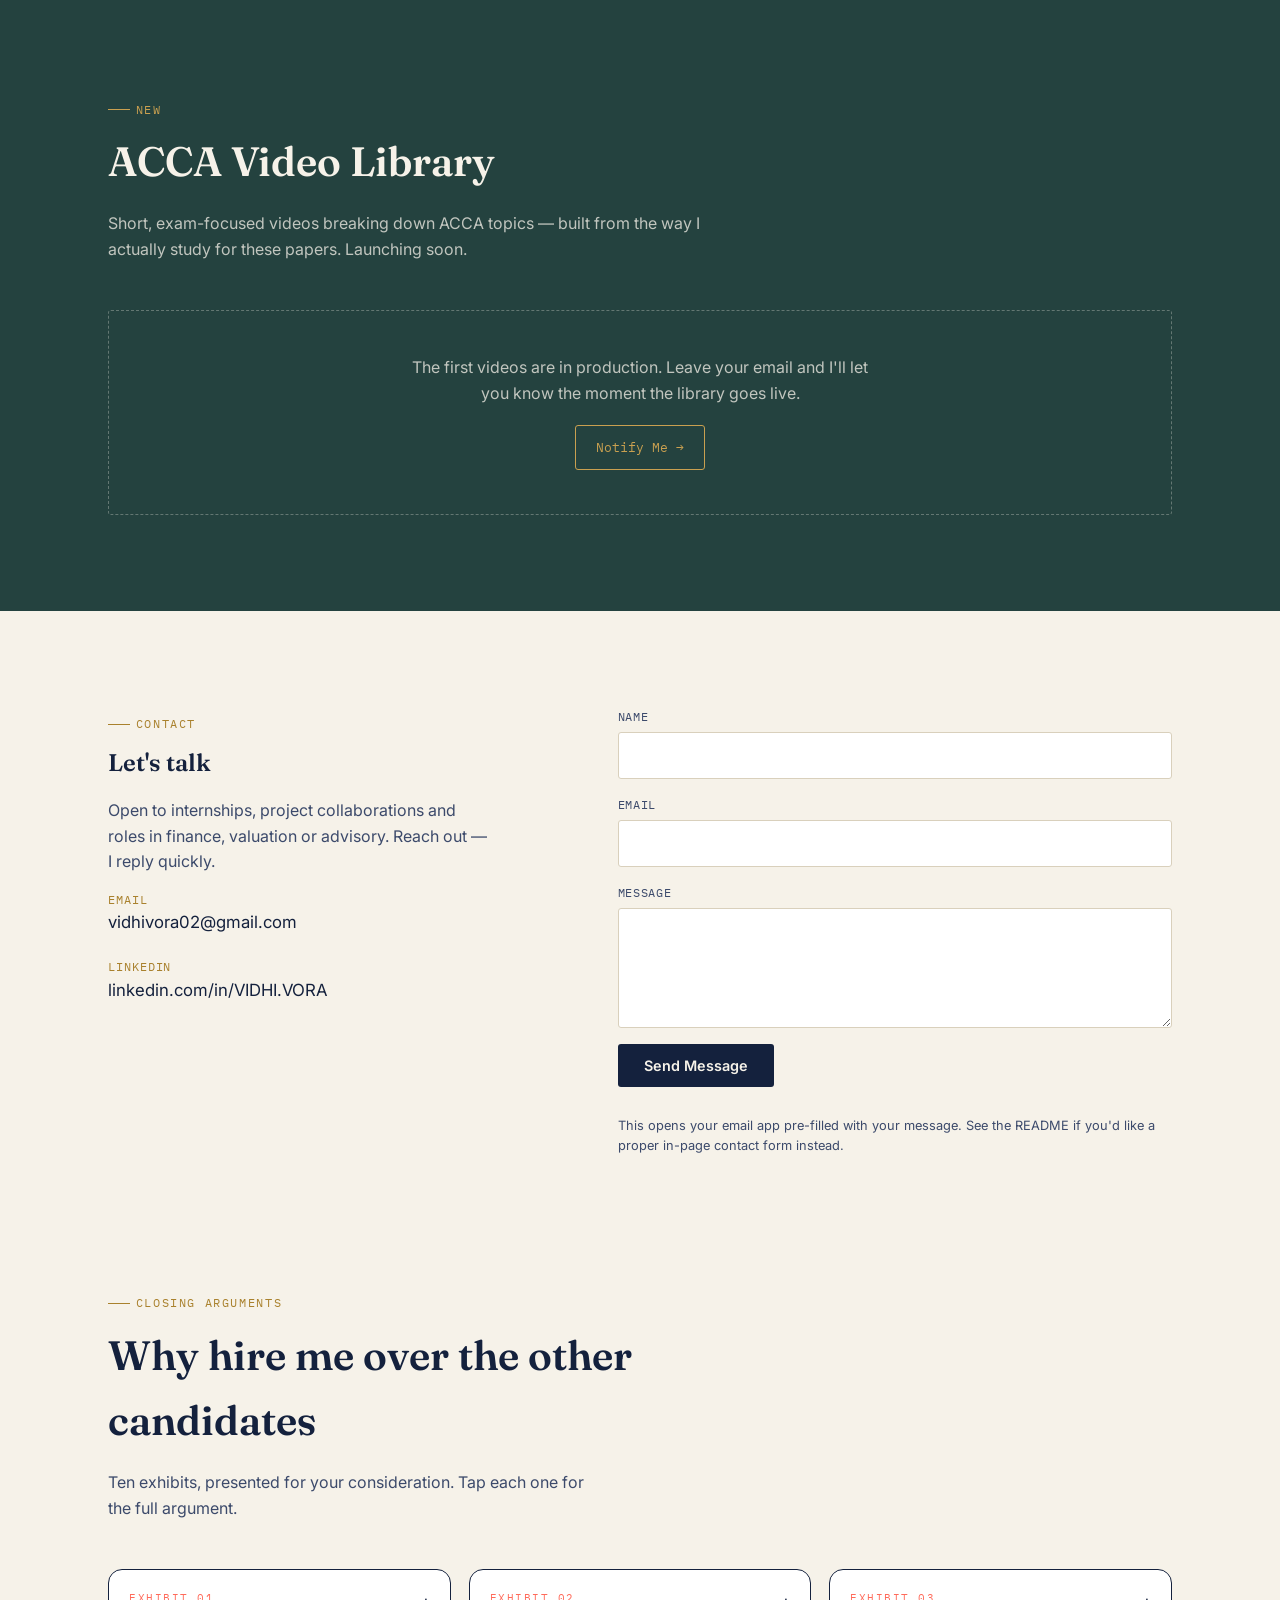
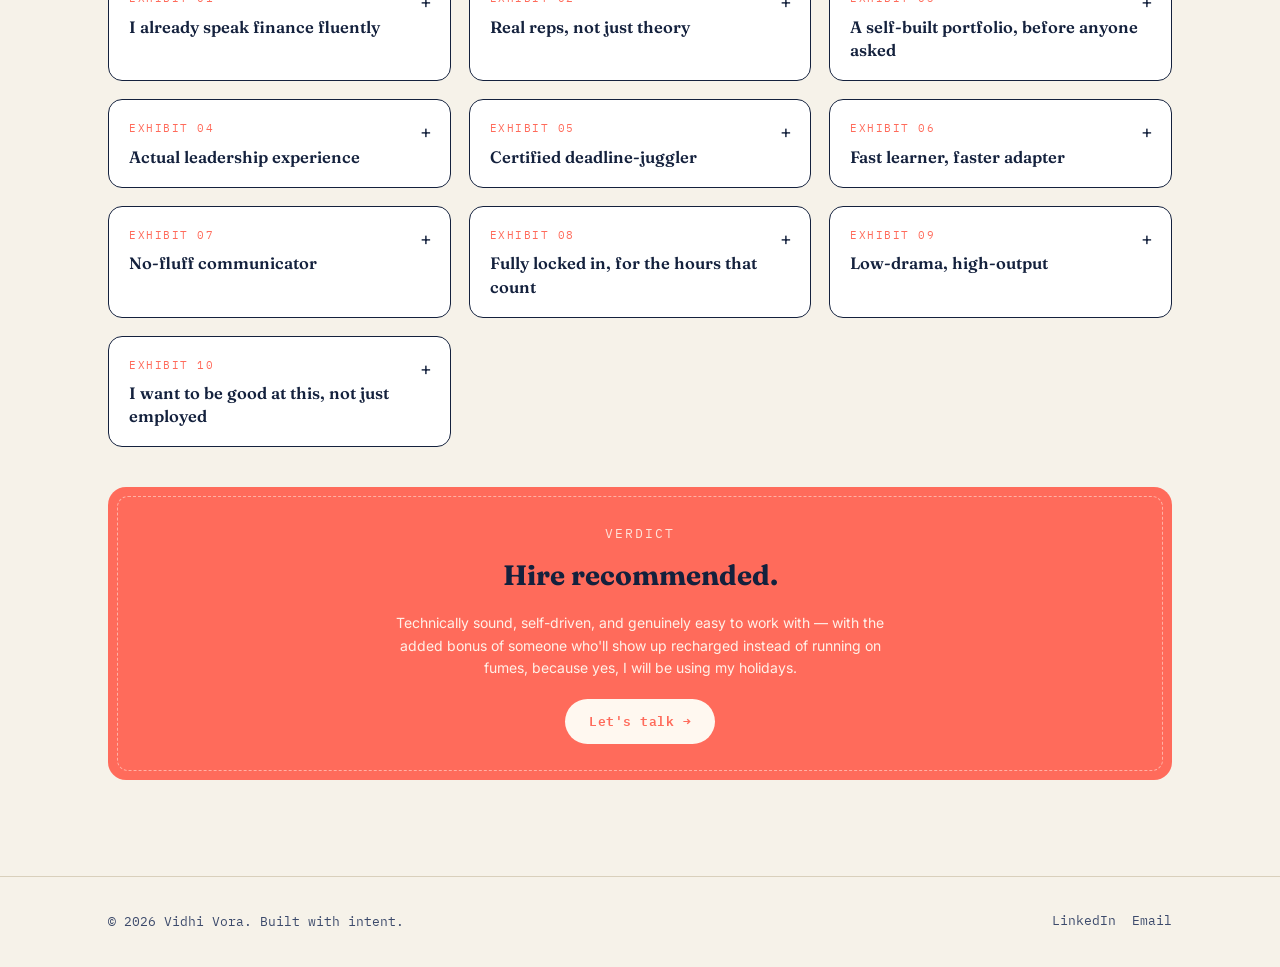
==== commit 9d0cce4b: "Update LinkedIn link text to include name" ====
--- a/index.html
+++ b/index.html
@@ -404,7 +404,7 @@
       </div>
       <div class="item">
         <div class="lbl">LinkedIn</div>
-        <a href="https://www.linkedin.com/in/YOUR-LINKEDIN" target="_blank" rel="noopener">linkedin.com/in/YOUR-LINKEDIN</a>
+        <a href="https://www.linkedin.com/in/vidhi-vora-317a64230?utm_source=share_via&utm_content=profile&utm_medium=member_ios" target="_blank" rel="noopener">linkedin.com/in/VIDHI.VORA</a>
       </div>
     </div>
     <form id="contact-form" class="reveal">
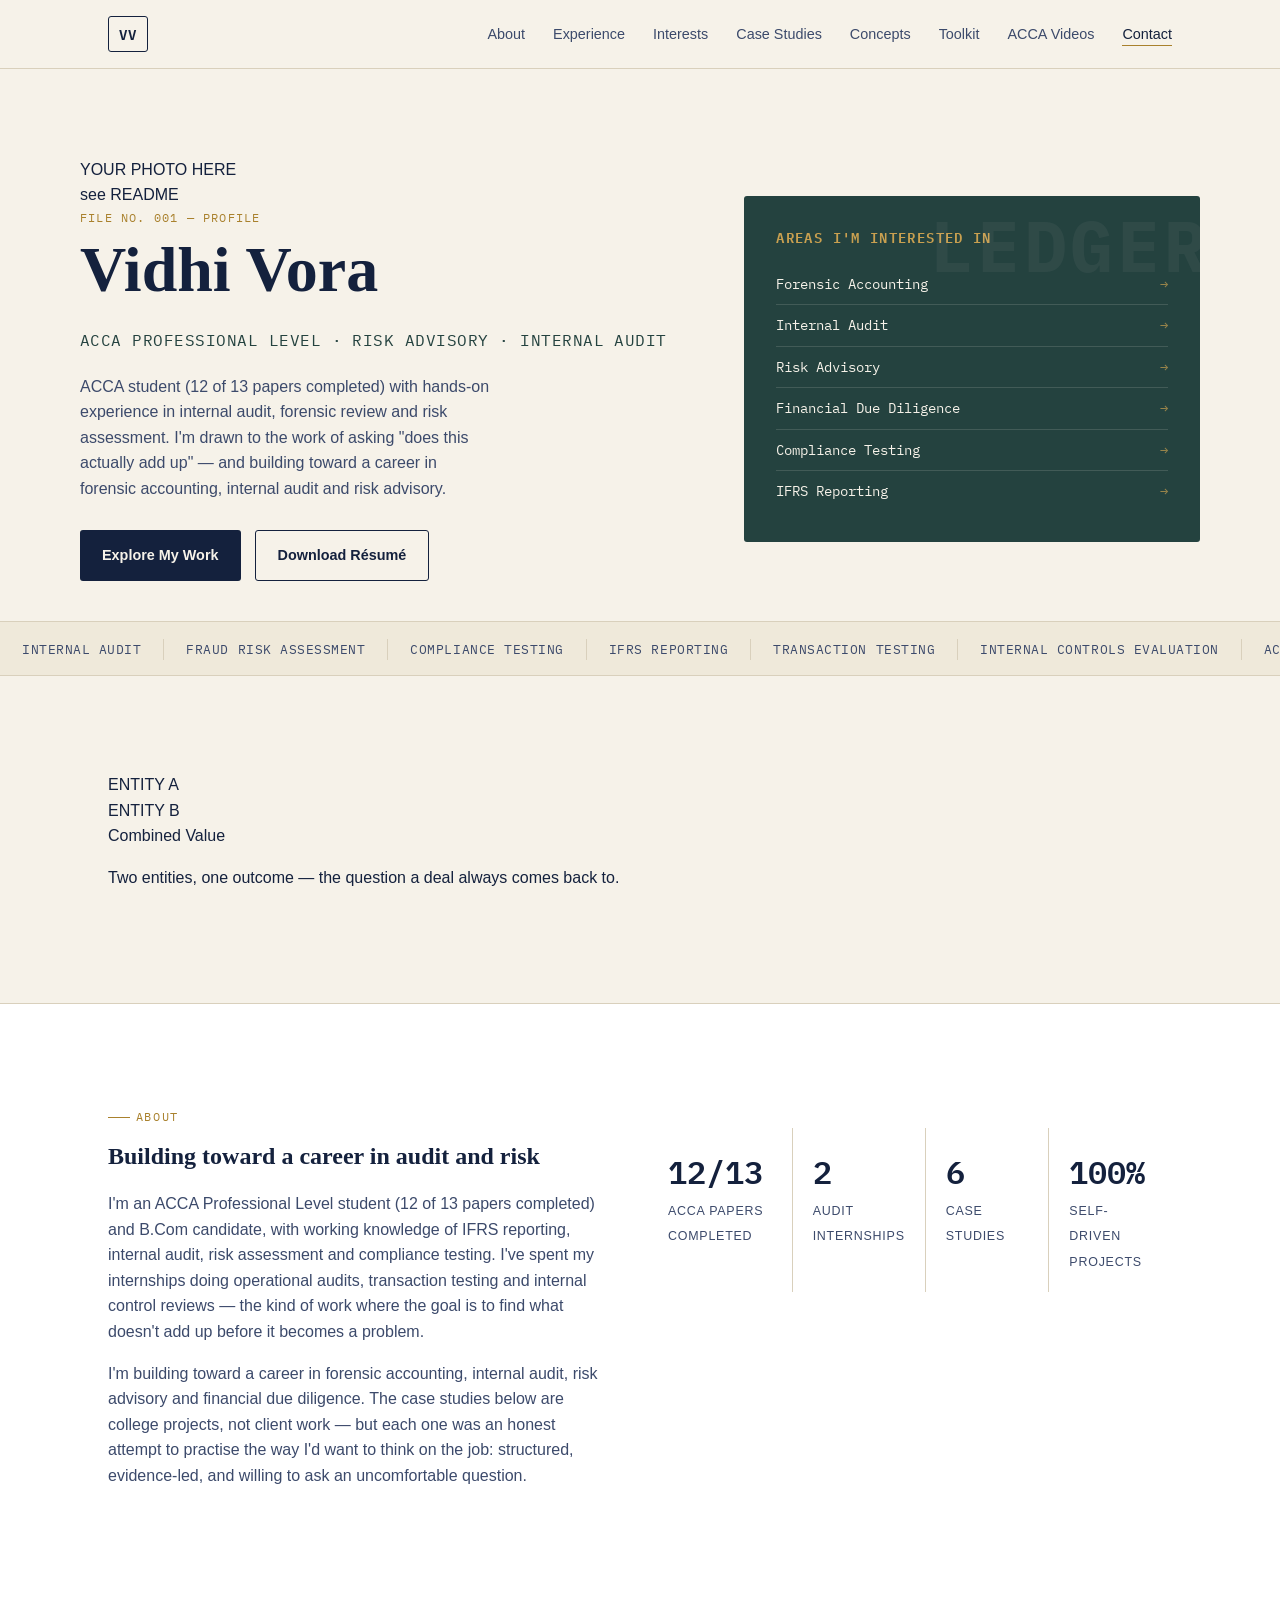
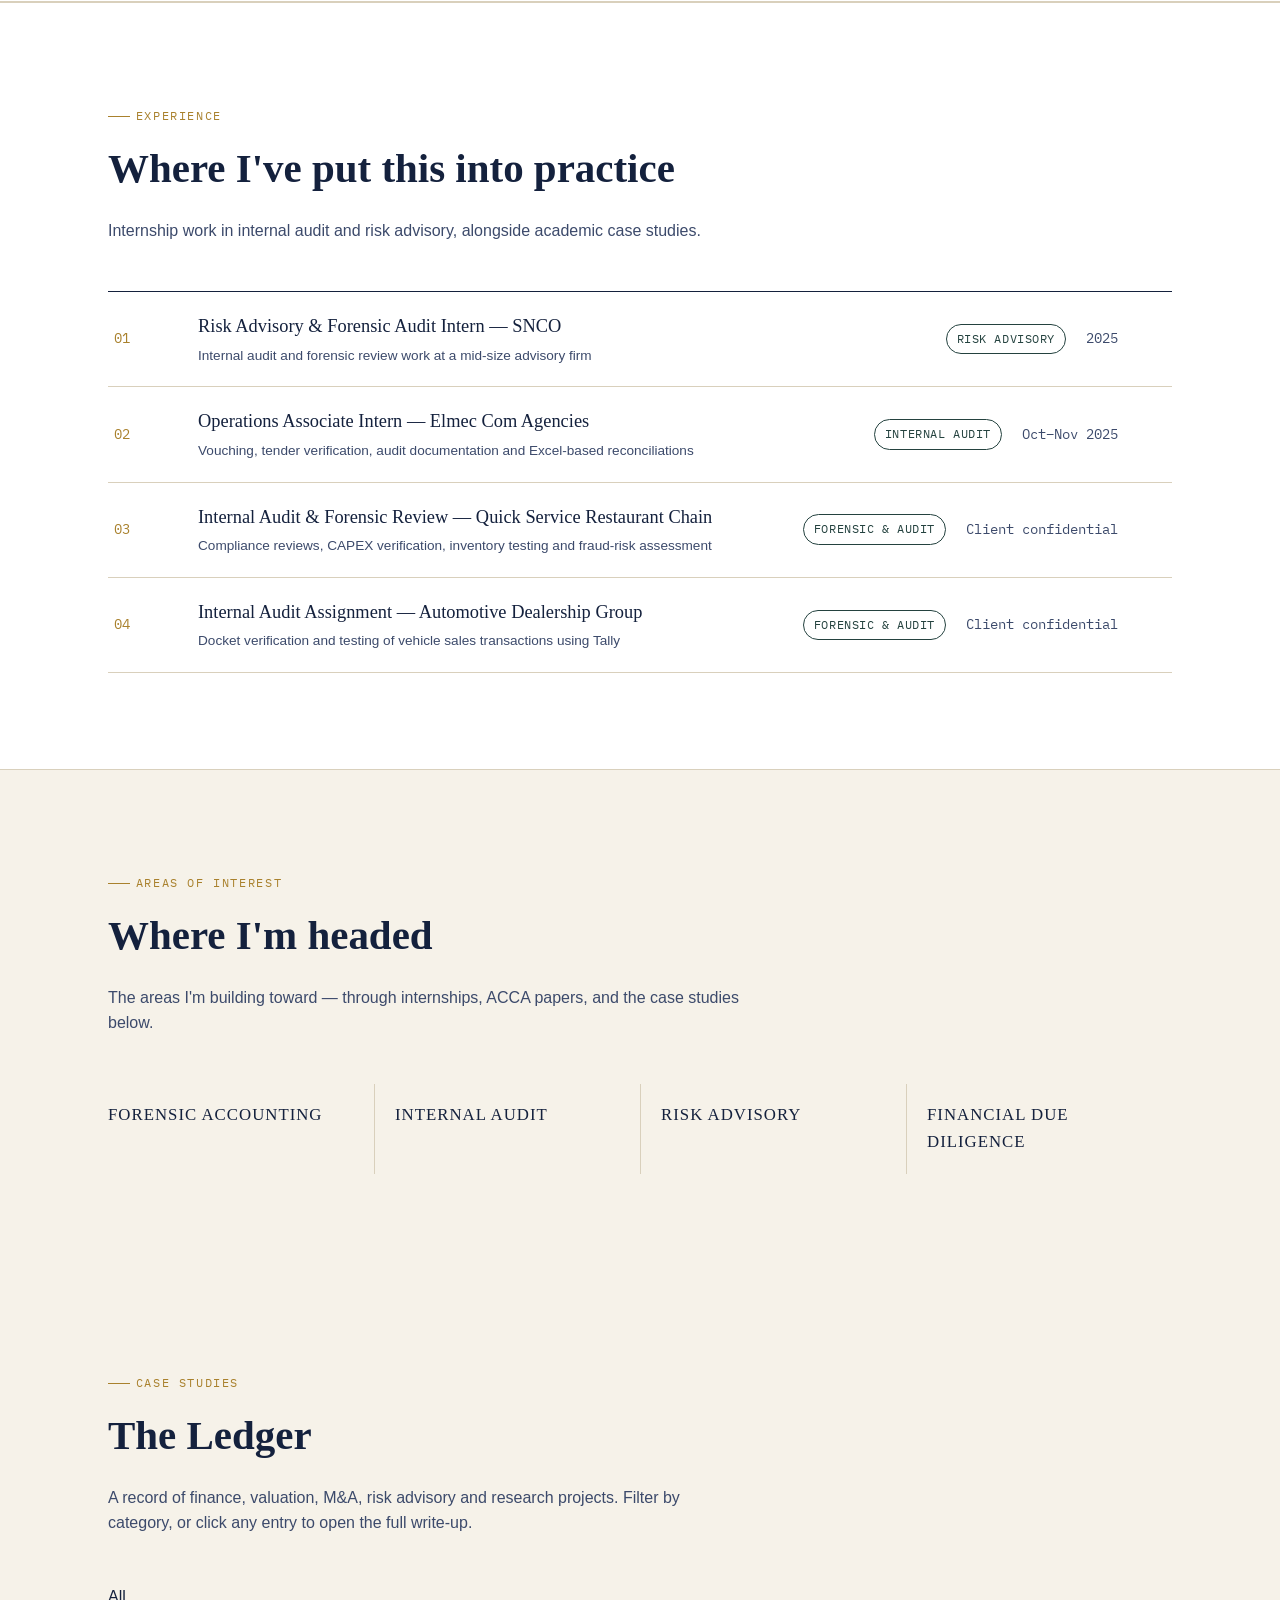
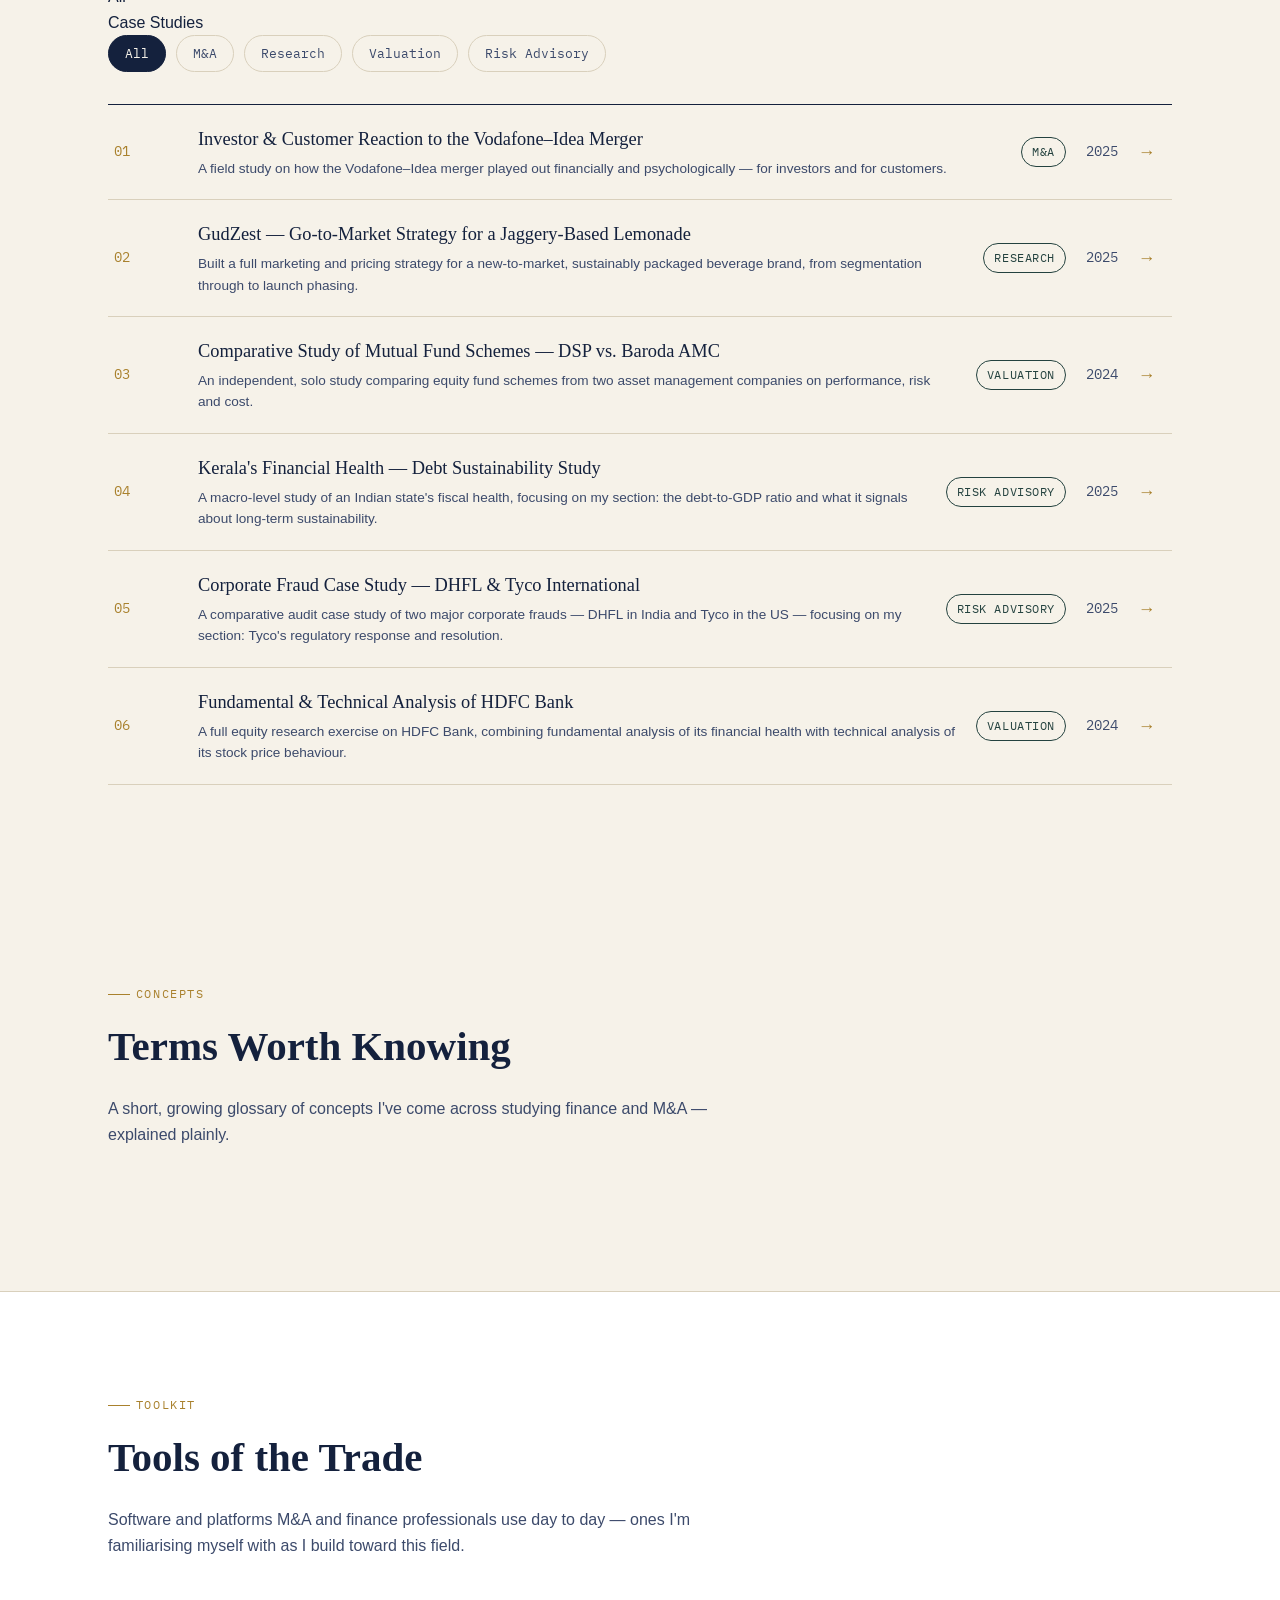
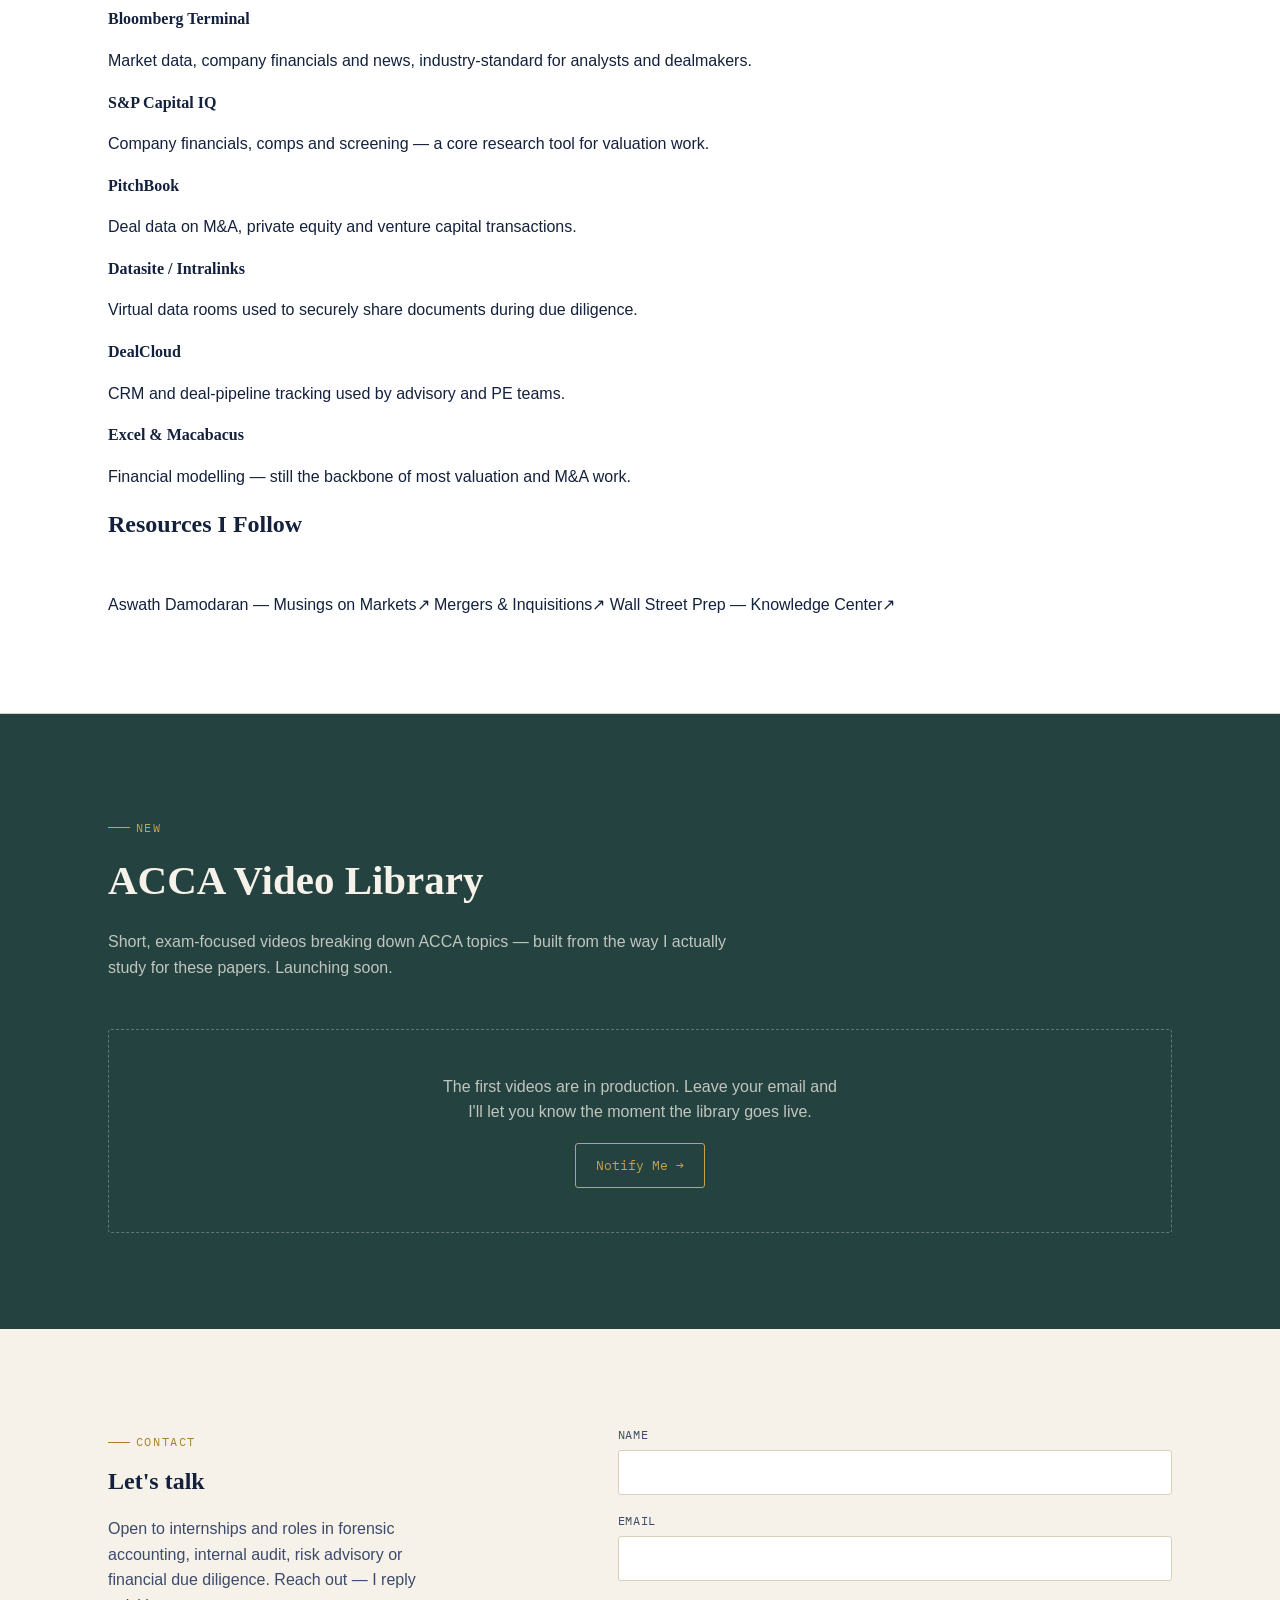
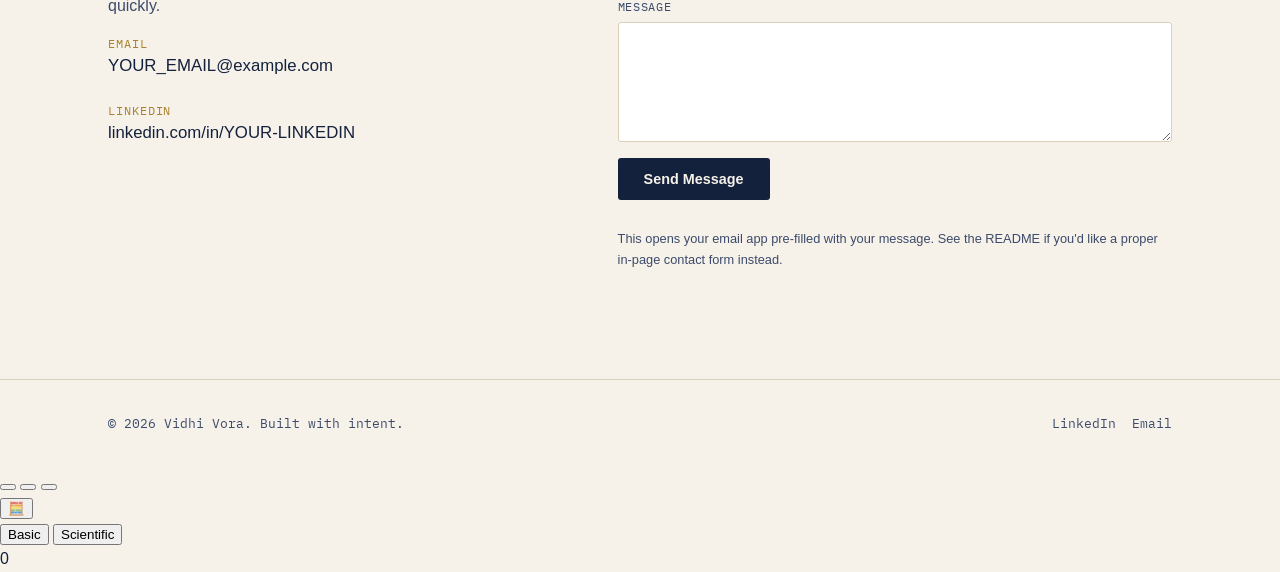
==== commit d37c5c4d: "Update print statement from 'Hello' to 'Goodbye'" ====
--- a/index.html
+++ b/index.html
@@ -3,112 +3,13 @@
 <head>
 <meta charset="UTF-8">
 <meta name="viewport" content="width=device-width, initial-scale=1.0">
-<title>Vidhi Vora | Finance, Valuation & M&A Portfolio</title>
-<meta name="description" content="Vidhi Vora — ACCA student specialising in business valuation, M&A, corporate finance and risk advisory. Case studies, financial models and research.">
+<title>Vidhi Vora | Risk Advisory, Internal Audit & Forensic Accounting</title>
+<meta name="description" content="Vidhi Vora — ACCA student (12/13 papers) building toward a career in forensic accounting, internal audit, risk advisory and financial due diligence.">
  
 <link rel="preconnect" href="https://fonts.googleapis.com">
 <link rel="preconnect" href="https://fonts.gstatic.com" crossorigin>
-<link href="https://fonts.googleapis.com/css2?family=Fraunces:wght@400;500;600;700&family=Inter:wght@400;500;600&family=IBM+Plex+Mono:wght@400;500;600&display=swap" rel="stylesheet">
+<link href="https://fonts.googleapis.com/css2?family=Cormorant+Garamond:ital,wght@0,400;0,500;0,600;0,700;1,500&family=Lora:ital,wght@0,400;0,500;0,600;1,400&family=IBM+Plex+Mono:wght@400;500;600&display=swap" rel="stylesheet">
 <link rel="stylesheet" href="style.css">
- 
-<style>
-  /* ===== "My Journey" section — scoped styles, falls back gracefully
-     if --ink / --ink-soft / --font-display aren't defined in style.css ===== */
-  #journey{ padding-top: 20px; }
-  #journey .jr-sub{
-    color: var(--ink-soft, #666);
-    max-width: 46ch;
-    margin: 0 0 36px;
-    line-height: 1.6;
-  }
- 
-  /* interactive timeline */
-  #journey .jr-timeline{ position:relative; padding-left:34px; margin-bottom:64px; }
-  #journey .jr-timeline::before{
-    content:""; position:absolute; left:10px; top:6px; bottom:6px; width:2px;
-    background: repeating-linear-gradient(180deg, var(--ink, #16213A) 0 6px, transparent 6px 12px);
-  }
-  #journey details.jr-stop{
-    position:relative; margin-bottom:12px;
-    background:#fff; border:1.5px solid var(--ink, #16213A); border-radius:12px;
-    overflow:hidden;
-  }
-  #journey details.jr-stop::before{
-    content:""; position:absolute; left:-34px; top:20px;
-    width:13px; height:13px; border-radius:50%;
-    background:#FFC857; border:2px solid var(--ink, #16213A);
-  }
-  #journey details.jr-stop[open]::before{ background:#FF6B5B; }
-  #journey details.jr-stop summary{
-    list-style:none; cursor:pointer;
-    padding:16px 18px; display:flex; align-items:center; gap:12px; flex-wrap:wrap;
-    font-family: var(--font-display, 'Fraunces', serif);
-  }
-  #journey details.jr-stop summary::-webkit-details-marker{ display:none; }
-  #journey .jr-year{
-    font-family:'IBM Plex Mono', monospace; font-weight:600; font-size:12.5px;
-    color:#FF6B5B; border:1px solid #FF6B5B; border-radius:20px;
-    padding:2px 10px; flex-shrink:0; background:#fff;
-  }
-  #journey .jr-title{ font-size:16px; font-weight:600; color:var(--ink, #16213A); flex:1; min-width:180px; }
-  #journey .jr-toggle{ font-size:18px; color:var(--ink,#16213A); transition:transform .25s ease; flex-shrink:0; }
-  #journey details.jr-stop[open] .jr-toggle{ transform:rotate(45deg); }
-  #journey .jr-body{
-    padding:0 18px 18px; font-family:'Inter',sans-serif; font-size:14.5px;
-    line-height:1.6; color:var(--ink-soft,#444);
-  }
-  #journey .jr-body strong{ color:var(--ink,#16213A); }
-  #journey details.jr-stop.jr-final summary{ background:#FFC857; }
- 
-  /* personality stamps */
-  #journey .jr-stamp-grid{
-    display:grid; grid-template-columns:repeat(auto-fit,minmax(230px,1fr)); gap:20px;
-    margin-bottom:56px;
-  }
-  #journey .jr-stamp{
-    background:#fff; border:1.5px solid var(--ink,#16213A); border-radius:14px;
-    padding:20px 18px; position:relative; transform:rotate(var(--r,-1.2deg));
-  }
-  #journey .jr-stamp:nth-child(2){--r:1deg;}
-  #journey .jr-stamp:nth-child(3){--r:-1.8deg;}
-  #journey .jr-stamp:nth-child(4){--r:1.3deg;}
-  #journey .jr-stamp:nth-child(5){--r:-1deg;}
-  #journey .jr-stamp:nth-child(6){--r:1.6deg;}
-  #journey .jr-stamp::after{
-    content:"APPROVED"; position:absolute; top:10px; right:12px;
-    font-family:'IBM Plex Mono',monospace; font-size:8.5px; letter-spacing:1px;
-    color:#FF6B5B; border:1px solid #FF6B5B; border-radius:4px;
-    padding:2px 5px; transform:rotate(8deg); opacity:.8;
-  }
-  #journey .jr-stamp .jr-icon{ font-size:24px; margin-bottom:8px; display:block; }
-  #journey .jr-stamp h3{
-    font-family: var(--font-display,'Fraunces',serif); font-size:16px; margin:0 0 6px; color:var(--ink,#16213A);
-  }
-  #journey .jr-stamp p{ font-family:'Inter',sans-serif; font-size:13px; line-height:1.5; margin:0; color:var(--ink-soft,#444); }
- 
-  /* quote postcard */
-  #journey .jr-postcard{
-    background:#FF6B5B; color:#FFF8F0; border-radius:18px; padding:40px 28px;
-    text-align:center; position:relative; overflow:hidden;
-  }
-  #journey .jr-postcard::before{
-    content:""; position:absolute; inset:9px;
-    border:1.5px dashed rgba(255,248,240,.5); border-radius:11px; pointer-events:none;
-  }
-  #journey .jr-postcard .jr-mark{
-    font-family:'IBM Plex Mono',monospace; font-size:11.5px; letter-spacing:2px;
-    text-transform:uppercase; opacity:.85; margin-bottom:12px;
-  }
-  #journey .jr-postcard blockquote{
-    font-family: var(--font-display,'Fraunces',serif); font-weight:600; font-style:italic;
-    font-size:clamp(19px,3vw,27px); margin:0 auto; max-width:620px; line-height:1.4;
-  }
-  #journey .jr-postcard .jr-sig{ margin-top:14px; font-family:'IBM Plex Mono',monospace; font-size:12.5px; opacity:.85; }
- 
-  @media(max-width:640px){
-    #journey .jr-title{ font-size:14.5px; }
-  }
-</style>
 </head>
 <body>
  
@@ -117,9 +18,11 @@
     <a href="#top" class="logo">VV</a>
     <ul class="nav-links">
       <li><a href="#about">About</a></li>
-      <li><a href="#journey">My Journey</a></li>
-      <li><a href="#expertise">Expertise</a></li>
+      <li><a href="#experience">Experience</a></li>
+      <li><a href="#expertise">Interests</a></li>
       <li><a href="#projects">Case Studies</a></li>
+      <li><a href="#concepts">Concepts</a></li>
+      <li><a href="#toolkit">Toolkit</a></li>
       <li><a href="#acca-videos">ACCA Videos</a></li>
       <li><a href="#contact">Contact</a></li>
     </ul>
@@ -132,13 +35,15 @@
 <!-- HERO -->
 <section class="hero wrap">
   <div class="hero-left">
+    <div class="photo-placeholder">YOUR PHOTO HERE<br>see README</div>
     <div class="index-no">FILE NO. 001 — PROFILE</div>
     <h1>Vidhi Vora</h1>
-    <h2>Finance · Valuation · M&amp;A · Risk Advisory</h2>
+    <h2>ACCA Professional Level · Risk Advisory · Internal Audit</h2>
     <p>
-      I enjoy understanding businesses, valuing companies and turning financial
-      information into strategic insight — through analysis, research and
-      structured problem solving.
+      ACCA student (12 of 13 papers completed) with hands-on experience in
+      internal audit, forensic review and risk assessment. I'm drawn to the
+      work of asking "does this actually add up" — and building toward a
+      career in forensic accounting, internal audit and risk advisory.
     </p>
     <div class="buttons">
       <a href="#projects" class="btn">Explore My Work</a>
@@ -147,14 +52,14 @@
   </div>
   <div class="hero-right">
     <div class="finance-card">
-      <h3>Focus Areas</h3>
+      <h3>Areas I'm Interested In</h3>
       <ul>
-        <li>Business Valuation</li>
-        <li>Mergers &amp; Acquisitions</li>
-        <li>Corporate Finance</li>
+        <li>Forensic Accounting</li>
+        <li>Internal Audit</li>
         <li>Risk Advisory</li>
-        <li>Financial Modelling</li>
-        <li>Equity Research</li>
+        <li>Financial Due Diligence</li>
+        <li>Compliance Testing</li>
+        <li>IFRS Reporting</li>
       </ul>
     </div>
   </div>
@@ -163,174 +68,99 @@
 <!-- TICKER -->
 <div class="ticker">
   <div class="ticker-track">
-    <span>DCF MODELLING</span>
-    <span>COMPARABLE COMPS</span>
-    <span>LBO ANALYSIS</span>
-    <span>THREE-STATEMENT MODELS</span>
-    <span>RISK HEAT-MAPS</span>
-    <span>EQUITY RESEARCH</span>
-    <span>ACCA — IN PROGRESS</span>
-    <span>M&amp;A STRUCTURING</span>
+    <span>INTERNAL AUDIT</span>
+    <span>FRAUD RISK ASSESSMENT</span>
+    <span>COMPLIANCE TESTING</span>
+    <span>IFRS REPORTING</span>
+    <span>TRANSACTION TESTING</span>
+    <span>INTERNAL CONTROLS EVALUATION</span>
+    <span>ACCA — 12/13 PAPERS</span>
+    <span>RISK ADVISORY</span>
   </div>
 </div>
+ 
+<!-- SIGNATURE MERGE ANIMATION -->
+<section class="merge-section reveal" id="merge-anim">
+  <div class="wrap">
+    <div class="merge-stage" id="merge-stage">
+      <div class="merge-block a">ENTITY A</div>
+      <div class="merge-block b">ENTITY B</div>
+      <div class="merge-result">Combined Value</div>
+    </div>
+    <p class="merge-caption">Two entities, one outcome — the question a deal always comes back to.</p>
+  </div>
+</section>
  
 <!-- ABOUT -->
 <section id="about" class="about">
   <div class="wrap about-grid">
     <div class="reveal">
       <div class="eyebrow">About</div>
-      <h2>Building a career on numbers that tell a story</h2>
+      <h2>Building toward a career in audit and risk</h2>
       <p>
-        I'm an ACCA student passionate about valuation, mergers &amp;
-        acquisitions, corporate finance, financial analysis and risk advisory.
-        My goal is to combine analytical thinking with business strategy to
-        produce financial insight that actually informs decisions — not just
-        reports that sit in a drawer.
+        I'm an ACCA Professional Level student (12 of 13 papers completed)
+        and B.Com candidate, with working knowledge of IFRS reporting,
+        internal audit, risk assessment and compliance testing. I've spent
+        my internships doing operational audits, transaction testing and
+        internal control reviews — the kind of work where the goal is to
+        find what doesn't add up before it becomes a problem.
       </p>
       <p>
-        Every case study below started as a college assignment, but was built
-        the way I'd approach it on the job: structured assumptions, a clear
-        methodology, and a conclusion someone could actually act on.
+        I'm building toward a career in forensic accounting, internal audit,
+        risk advisory and financial due diligence. The case studies below are
+        college projects, not client work — but each one was an honest attempt
+        to practise the way I'd want to think on the job: structured,
+        evidence-led, and willing to ask an uncomfortable question.
       </p>
     </div>
     <div class="reveal">
       <div class="stats">
+        <div class="stat"><span class="num" data-target="12" data-suffix="/13">0</span><span class="lbl">ACCA Papers Completed</span></div>
+        <div class="stat"><span class="num" data-target="2">0</span><span class="lbl">Audit Internships</span></div>
         <div class="stat"><span class="num" data-target="6">0</span><span class="lbl">Case Studies</span></div>
-        <div class="stat"><span class="num" data-target="5">0</span><span class="lbl">Financial Models Built</span></div>
-        <div class="stat"><span class="num" data-target="3">0</span><span class="lbl">Years Studying ACCA</span></div>
         <div class="stat"><span class="num" data-target="100" data-suffix="%">0</span><span class="lbl">Self-Driven Projects</span></div>
       </div>
     </div>
   </div>
 </section>
  
-<!-- MY JOURNEY (new) -->
-<section id="journey">
-  <div class="wrap">
-    <div class="section-head reveal">
-      <div class="eyebrow">My Journey</div>
-      <h2>The road so far — and the road still ahead</h2>
-      <p class="jr-sub">Tap any milestone below to read more. Fair warning: this section also explains why I'll be taking holidays.</p>
-    </div>
- 
-    <div class="jr-timeline">
-      <details class="jr-stop">
-        <summary>
-          <span class="jr-year">2021</span>
-          <span class="jr-title">Joined Narsee Monjee College for HSC</span>
-          <span class="jr-toggle">+</span>
-        </summary>
-        <div class="jr-body">Where the journey properly began — stepping into Narsee Monjee for my higher secondary years.</div>
-      </details>
- 
-      <details class="jr-stop">
-        <summary>
-          <span class="jr-year">2023</span>
-          <span class="jr-title">Started Graduation + began ACCA</span>
-          <span class="jr-toggle">+</span>
-        </summary>
-        <div class="jr-body">Continued at Narsee Monjee for my graduation, and started my <strong>ACCA</strong> journey alongside it — two things at once, right from the start.</div>
-      </details>
- 
-      <details class="jr-stop">
-        <summary>
-          <span class="jr-year">2024</span>
-          <span class="jr-title">Became Chairperson of the leading committee in college</span>
-          <span class="jr-toggle">+</span>
-        </summary>
-        <div class="jr-body">Took on a leadership role, heading the college's leading committee — a year of learning how to lead, organise and show up for people.</div>
-      </details>
- 
-      <details class="jr-stop">
-        <summary>
-          <span class="jr-year">2025</span>
-          <span class="jr-title">ACCA Professional Level + final year + first work experience</span>
-          <span class="jr-toggle">+</span>
-        </summary>
-        <div class="jr-body">
-          Started the <strong>Professional Level</strong> of ACCA while soaking up the last year of college life. Picked up some real work experience at <strong>Elmec</strong>, and kept the exam calendar packed.<br><br>
-          <strong>Honest note:</strong> this was the toughest exam stretch yet — Narsee Monjee's own college exams were relentless, and balancing them with ACCA papers at the same time meant there was barely a month without an exam to prepare for. Juggling both taught me more about time management than any course ever could.
-        </div>
-      </details>
- 
-      <details class="jr-stop">
-        <summary>
-          <span class="jr-year">2026</span>
-          <span class="jr-title">Bid farewell to college life</span>
-          <span class="jr-toggle">+</span>
-        </summary>
-        <div class="jr-body">Closed the college chapter — years of exams, committees and memories, all wrapped up.</div>
-      </details>
- 
-      <details class="jr-stop">
-        <summary>
-          <span class="jr-year">2026</span>
-          <span class="jr-title">Started internship at S N &amp; Co — Risk Advisory &amp; Forensic Audit</span>
-          <span class="jr-toggle">+</span>
-        </summary>
-        <div class="jr-body">Stepped into the professional world with an internship in <strong>Risk Advisory and Forensic Audit</strong> at S N &amp; Co — the first real taste of the industry.</div>
-      </details>
- 
-      <details class="jr-stop">
-        <summary>
-          <span class="jr-year">Sept 2026</span>
-          <span class="jr-title">Hopefully, my last ACCA paper</span>
-          <span class="jr-toggle">+</span>
-        </summary>
-        <div class="jr-body">Fingers crossed — this is set to be the final paper of the ACCA journey that started back in 2023.</div>
-      </details>
- 
-      <details class="jr-stop jr-final">
-        <summary>
-          <span class="jr-year">2026 →</span>
-          <span class="jr-title">Upcoming chapters loading...</span>
-          <span class="jr-toggle">+</span>
-        </summary>
-        <div class="jr-body">Now looking forward to beginning my professional journey very soon. Thank you for following along this far — the adventurous part is just getting started. 🌍</div>
-      </details>
-    </div>
- 
-    <div class="section-head reveal">
-      <div class="eyebrow">Customs Declaration</div>
-      <h2>Fun facts, personality &amp; house rules</h2>
-    </div>
-    <div class="jr-stamp-grid">
-      <div class="jr-stamp">
-        <span class="jr-icon">🗺️</span>
-        <h3>Life goal: collect places, not things</h3>
-        <p>The dream is to set foot in every Indian state — and honestly, every country too. Consider this your fair warning: I will be taking holidays.</p>
-      </div>
-      <div class="jr-stamp">
-        <span class="jr-icon">⏰</span>
-        <h3>9-to-6 means 9-to-6</h3>
-        <p>Fully focused during working hours. Overtime is welcome — with pay. Unpaid overtime is a concept I have chosen not to believe in.</p>
-      </div>
-      <div class="jr-stamp">
-        <span class="jr-icon">📵</span>
-        <h3>Once I clock out, I'm off the grid</h3>
-        <p>No work calls or messages after hours, please. That time belongs to my people, my plans, and me.</p>
-      </div>
-      <div class="jr-stamp">
-        <span class="jr-icon">🌱</span>
-        <h3>Give me a fair shot to learn</h3>
-        <p>I ask questions because I actually want to get it right. Be patient, skip the scolding, and let the results speak once I've figured it out — they will.</p>
-      </div>
-      <div class="jr-stamp">
-        <span class="jr-icon">🎈</span>
-        <h3>Family &amp; friends come first</h3>
-        <p>I work to fund the trips and to be there for the people I love — every function, every "we need you," every celebration. Those days are non-negotiable and don't need an explanation.</p>
-      </div>
-      <div class="jr-stamp">
-        <span class="jr-icon">💛</span>
-        <h3>Delicate corporate girl energy</h3>
-        <p>Kind words get the best out of me. I take feedback seriously — I just don't do well with scolding, and honestly, who does?</p>
-      </div>
-    </div>
- 
-    <div class="jr-postcard">
-      <div class="jr-mark">✈ wish you were here — postcard from my desk</div>
-      <blockquote>"A little progress each day adds up to big results."</blockquote>
-      <div class="jr-sig">— the motto I actually live by, Vidhi</div>
+<!-- EXPERIENCE -->
+<section id="experience" class="about">
+  <div class="wrap">
+    <div class="section-head reveal">
+      <div class="eyebrow">Experience</div>
+      <h2>Where I've put this into practice</h2>
+      <p>Internship work in internal audit and risk advisory, alongside academic case studies.</p>
+    </div>
+    <div class="ledger">
+      <div class="ledger-row" style="cursor:default">
+        <div class="no">01</div>
+        <div class="title">Risk Advisory &amp; Forensic Audit Intern — SNCO<small>Internal audit and forensic review work at a mid-size advisory firm</small></div>
+        <div class="tag">Risk Advisory</div>
+        <div class="year">2025</div>
+        <div class="arrow"><svg viewBox="0 0 24 24" fill="none" stroke-width="2" stroke-linecap="round"><circle cx="10" cy="10" r="6"></circle><line x1="20" y1="20" x2="14.5" y2="14.5"></line></svg></div>
+      </div>
+      <div class="ledger-row" style="cursor:default">
+        <div class="no">02</div>
+        <div class="title">Operations Associate Intern — Elmec Com Agencies<small>Vouching, tender verification, audit documentation and Excel-based reconciliations</small></div>
+        <div class="tag">Internal Audit</div>
+        <div class="year">Oct–Nov 2025</div>
+        <div class="arrow"><svg viewBox="0 0 24 24" fill="none" stroke-width="2" stroke-linecap="round"><circle cx="10" cy="10" r="6"></circle><line x1="20" y1="20" x2="14.5" y2="14.5"></line></svg></div>
+      </div>
+      <div class="ledger-row" style="cursor:default">
+        <div class="no">03</div>
+        <div class="title">Internal Audit &amp; Forensic Review — Quick Service Restaurant Chain<small>Compliance reviews, CAPEX verification, inventory testing and fraud-risk assessment</small></div>
+        <div class="tag">Forensic &amp; Audit</div>
+        <div class="year">Client confidential</div>
+        <div class="arrow"><svg viewBox="0 0 24 24" fill="none" stroke-width="2" stroke-linecap="round"><circle cx="10" cy="10" r="6"></circle><line x1="20" y1="20" x2="14.5" y2="14.5"></line></svg></div>
+      </div>
+      <div class="ledger-row" style="cursor:default">
+        <div class="no">04</div>
+        <div class="title">Internal Audit Assignment — Automotive Dealership Group<small>Docket verification and testing of vehicle sales transactions using Tally</small></div>
+        <div class="tag">Forensic &amp; Audit</div>
+        <div class="year">Client confidential</div>
+        <div class="arrow"><svg viewBox="0 0 24 24" fill="none" stroke-width="2" stroke-linecap="round"><circle cx="10" cy="10" r="6"></circle><line x1="20" y1="20" x2="14.5" y2="14.5"></line></svg></div>
+      </div>
     </div>
   </div>
 </section>
@@ -339,15 +169,15 @@
 <section id="expertise">
   <div class="wrap">
     <div class="section-head reveal">
-      <div class="eyebrow">Expertise</div>
-      <h2>Where I focus</h2>
-      <p>The areas I keep coming back to — and where most of the case studies below sit.</p>
+      <div class="eyebrow">Areas of Interest</div>
+      <h2>Where I'm headed</h2>
+      <p>The areas I'm building toward — through internships, ACCA papers, and the case studies below.</p>
     </div>
     <div class="stats" style="grid-template-columns:repeat(4,1fr)">
-      <div class="stat"><span class="lbl" style="font-family:var(--font-display);font-size:1.05rem;color:var(--ink)">Valuation</span></div>
-      <div class="stat"><span class="lbl" style="font-family:var(--font-display);font-size:1.05rem;color:var(--ink)">M&amp;A</span></div>
+      <div class="stat"><span class="lbl" style="font-family:var(--font-display);font-size:1.05rem;color:var(--ink)">Forensic Accounting</span></div>
+      <div class="stat"><span class="lbl" style="font-family:var(--font-display);font-size:1.05rem;color:var(--ink)">Internal Audit</span></div>
       <div class="stat"><span class="lbl" style="font-family:var(--font-display);font-size:1.05rem;color:var(--ink)">Risk Advisory</span></div>
-      <div class="stat"><span class="lbl" style="font-family:var(--font-display);font-size:1.05rem;color:var(--ink)">Financial Modelling</span></div>
+      <div class="stat"><span class="lbl" style="font-family:var(--font-display);font-size:1.05rem;color:var(--ink)">Financial Due Diligence</span></div>
     </div>
   </div>
 </section>
@@ -364,12 +194,58 @@
         write-up.
       </p>
     </div>
+    <div class="wheel-wrap">
+      <div class="wheel" id="category-wheel">
+        <div class="wheel-center" id="wheel-center">All<br>Case Studies</div>
+      </div>
+    </div>
     <div class="filters" id="filters"></div>
     <div class="ledger" id="ledger"></div>
   </div>
 </section>
  
-<!-- ACCA VIDEO LIBRARY (future service) -->
+<!-- CONCEPTS / GLOSSARY -->
+<section id="concepts">
+  <div class="wrap">
+    <div class="section-head reveal">
+      <div class="eyebrow">Concepts</div>
+      <h2>Terms Worth Knowing</h2>
+      <p>A short, growing glossary of concepts I've come across studying finance and M&A — explained plainly.</p>
+    </div>
+    <div class="accordion reveal" id="accordion"></div>
+  </div>
+</section>
+ 
+<!-- TOOLKIT & RESOURCES -->
+<section id="toolkit" class="about">
+  <div class="wrap">
+    <div class="section-head reveal">
+      <div class="eyebrow">Toolkit</div>
+      <h2>Tools of the Trade</h2>
+      <p>Software and platforms M&amp;A and finance professionals use day to day — ones I'm familiarising myself with as I build toward this field.</p>
+    </div>
+    <div class="toolkit-grid reveal">
+      <div class="tool-card"><h4>Bloomberg Terminal</h4><p>Market data, company financials and news, industry-standard for analysts and dealmakers.</p></div>
+      <div class="tool-card"><h4>S&amp;P Capital IQ</h4><p>Company financials, comps and screening — a core research tool for valuation work.</p></div>
+      <div class="tool-card"><h4>PitchBook</h4><p>Deal data on M&amp;A, private equity and venture capital transactions.</p></div>
+      <div class="tool-card"><h4>Datasite / Intralinks</h4><p>Virtual data rooms used to securely share documents during due diligence.</p></div>
+      <div class="tool-card"><h4>DealCloud</h4><p>CRM and deal-pipeline tracking used by advisory and PE teams.</p></div>
+      <div class="tool-card"><h4>Excel &amp; Macabacus</h4><p>Financial modelling — still the backbone of most valuation and M&amp;A work.</p></div>
+    </div>
+    <div class="section-head reveal">
+      <h2 style="font-size:1.5rem">Resources I Follow</h2>
+    </div>
+    <div class="resource-list reveal">
+      <a href="https://aswathdamodaran.blogspot.com/" target="_blank" rel="noopener"><span>Aswath Damodaran — Musings on Markets</span><span>↗</span></a>
+      <a href="https://mergersandinquisitions.com/" target="_blank" rel="noopener"><span>Mergers &amp; Inquisitions</span><span>↗</span></a>
+      <a href="https://www.wallstreetprep.com/knowledge/" target="_blank" rel="noopener"><span>Wall Street Prep — Knowledge Center</span><span>↗</span></a>
+    </div>
+ 
+    <div class="quiz-box reveal" id="quiz-box"></div>
+  </div>
+</section>
+ 
+ 
 <section id="acca-videos" class="videos">
   <div class="wrap">
     <div class="section-head reveal">
@@ -383,7 +259,7 @@
     <div class="video-grid" id="video-grid" style="display:none"></div>
     <div class="videos-empty" id="videos-empty">
       <p>The first videos are in production. Leave your email and I'll let you know the moment the library goes live.</p>
-      <a class="notify-btn" href="mailto:vidhivora02@gmail.com?subject=Notify%20me%20about%20ACCA%20videos">Notify Me →</a>
+      <a class="notify-btn" href="mailto:YOUR_EMAIL@example.com?subject=Notify%20me%20about%20ACCA%20videos">Notify Me →</a>
     </div>
   </div>
 </section>
@@ -395,16 +271,16 @@
       <div class="eyebrow">Contact</div>
       <h2>Let's talk</h2>
       <p style="color:var(--ink-soft); max-width:38ch">
-        Open to internships, project collaborations and roles in finance,
-        valuation or advisory. Reach out — I reply quickly.
+        Open to internships and roles in forensic accounting, internal audit,
+        risk advisory or financial due diligence. Reach out — I reply quickly.
       </p>
       <div class="item">
         <div class="lbl">Email</div>
-        <a href="mailto:vidhivora02@gmail.com">vidhivora02@gmail.com</a>
+        <a href="mailto:YOUR_EMAIL@example.com">YOUR_EMAIL@example.com</a>
       </div>
       <div class="item">
         <div class="lbl">LinkedIn</div>
-        <a href="https://www.linkedin.com/in/vidhi-vora-317a64230?utm_source=share_via&utm_content=profile&utm_medium=member_ios" target="_blank" rel="noopener">linkedin.com/in/VIDHI.VORA</a>
+        <a href="https://www.linkedin.com/in/YOUR-LINKEDIN" target="_blank" rel="noopener">linkedin.com/in/YOUR-LINKEDIN</a>
       </div>
     </div>
     <form id="contact-form" class="reveal">
@@ -425,217 +301,12 @@
     </form>
   </div>
 </section>
-
-
- <!-- ============================================================
-     WHY HIRE ME — paste this ENTIRE block right BEFORE
-     the <footer> tag in index.html (i.e. after the </section>
-     that closes id="contact")
-     ============================================================ -->
- 
-<style>
-  #why-hire{ padding-top: 20px; }
-  #why-hire .wh-sub{
-    color: var(--ink-soft, #666);
-    max-width: 50ch;
-    margin: 0 0 40px;
-    line-height: 1.6;
-  }
- 
-  #why-hire .wh-grid{
-    display:grid;
-    grid-template-columns:repeat(auto-fit,minmax(260px,1fr));
-    gap:18px;
-    margin-bottom:40px;
-  }
- 
-  #why-hire details.wh-card{
-    background:#fff;
-    border:1.5px solid var(--ink,#16213A);
-    border-radius:14px;
-    overflow:hidden;
-    position:relative;
-  }
-  #why-hire details.wh-card summary{
-    list-style:none; cursor:pointer;
-    padding:20px 20px 18px;
-    display:flex; flex-direction:column; gap:8px;
-  }
-  #why-hire details.wh-card summary::-webkit-details-marker{ display:none; }
-  #why-hire .wh-exhibit{
-    font-family:'IBM Plex Mono', monospace;
-    font-size:11px; letter-spacing:1.5px; text-transform:uppercase;
-    color:#FF6B5B;
-  }
-  #why-hire .wh-headline{
-    font-family: var(--font-display,'Fraunces',serif);
-    font-size:16.5px; font-weight:600; color:var(--ink,#16213A);
-    line-height:1.4;
-  }
-  #why-hire .wh-toggle{
-    position:absolute; top:18px; right:18px;
-    font-size:18px; color:var(--ink,#16213A);
-    transition:transform .25s ease;
-  }
-  #why-hire details.wh-card[open] .wh-toggle{ transform:rotate(45deg); }
-  #why-hire .wh-body{
-    padding:0 20px 20px;
-    font-family:'Inter',sans-serif; font-size:13.5px; line-height:1.6;
-    color:var(--ink-soft,#444);
-    border-top:1px dashed rgba(0,0,0,0.12);
-    padding-top:14px;
-  }
-  #why-hire .wh-body strong{ color:var(--ink,#16213A); }
- 
-  #why-hire .wh-verdict{
-    background:#FF6B5B; color:#FFF8F0;
-    border-radius:18px; padding:36px 28px;
-    text-align:center; position:relative; overflow:hidden;
-  }
-  #why-hire .wh-verdict::before{
-    content:""; position:absolute; inset:9px;
-    border:1.5px dashed rgba(255,248,240,.5); border-radius:11px; pointer-events:none;
-  }
-  #why-hire .wh-verdict .wh-stamp{
-    font-family:'IBM Plex Mono',monospace; font-size:12.5px; letter-spacing:2px;
-    text-transform:uppercase; opacity:.85; margin-bottom:10px;
-  }
-  #why-hire .wh-verdict h3{
-    font-family: var(--font-display,'Fraunces',serif); font-weight:700;
-    font-size:clamp(20px,3vw,28px); margin:0 0 14px;
-  }
-  #why-hire .wh-verdict p{
-    font-family:'Inter',sans-serif; font-size:14px; line-height:1.6;
-    max-width:520px; margin:0 auto 20px; opacity:.95;
-  }
-  #why-hire .wh-verdict a.wh-cta{
-    display:inline-block; background:#FFF8F0; color:#FF6B5B;
-    font-family:'IBM Plex Mono',monospace; font-weight:600; font-size:13px;
-    letter-spacing:.5px; padding:12px 24px; border-radius:30px;
-    text-decoration:none;
-  }
- 
-  @media(max-width:640px){
-    #why-hire .wh-headline{ font-size:15px; }
-  }
-</style>
- 
-<section id="why-hire">
-  <div class="wrap">
-    <div class="section-head reveal">
-      <div class="eyebrow">Closing Arguments</div>
-      <h2>Why hire me over the other candidates</h2>
-      <p class="wh-sub">Ten exhibits, presented for your consideration. Tap each one for the full argument.</p>
-    </div>
- 
-    <div class="wh-grid">
- 
-      <details class="wh-card">
-        <summary>
-          <span class="wh-exhibit">Exhibit 01</span>
-          <span class="wh-headline">I already speak finance fluently</span>
-          <span class="wh-toggle">+</span>
-        </summary>
-        <div class="wh-body">In the final stretch of ACCA, which means I'm not learning the fundamentals on your time — I already have the technical base and I'm actively sharpening it every week.</div>
-      </details>
- 
-      <details class="wh-card">
-        <summary>
-          <span class="wh-exhibit">Exhibit 02</span>
-          <span class="wh-headline">Real reps, not just theory</span>
-          <span class="wh-toggle">+</span>
-        </summary>
-        <div class="wh-body">Hands-on experience through a <strong>Risk Advisory &amp; Forensic Audit</strong> internship at S N &amp; Co, plus prior work experience at Elmec — I've already sat in the room and done the work, not just read about it.</div>
-      </details>
- 
-      <details class="wh-card">
-        <summary>
-          <span class="wh-exhibit">Exhibit 03</span>
-          <span class="wh-headline">A self-built portfolio, before anyone asked</span>
-          <span class="wh-toggle">+</span>
-        </summary>
-        <div class="wh-body">Every case study and financial model on this site was built on my own initiative, not assigned as a job requirement. That's the kind of self-starter energy I bring by default.</div>
-      </details>
- 
-      <details class="wh-card">
-        <summary>
-          <span class="wh-exhibit">Exhibit 04</span>
-          <span class="wh-headline">Actual leadership experience</span>
-          <span class="wh-toggle">+</span>
-        </summary>
-        <div class="wh-body">Served as Chairperson of my college's leading committee — meaning I've already led people, owned outcomes, and made decisions under pressure, not just followed instructions.</div>
-      </details>
- 
-      <details class="wh-card">
-        <summary>
-          <span class="wh-exhibit">Exhibit 05</span>
-          <span class="wh-headline">Certified deadline-juggler</span>
-          <span class="wh-toggle">+</span>
-        </summary>
-        <div class="wh-body">Balanced a full college course load with ACCA papers running in parallel for years, often with overlapping exam seasons. Tight deadlines don't rattle me — I've been training for this.</div>
-      </details>
- 
-      <details class="wh-card">
-        <summary>
-          <span class="wh-exhibit">Exhibit 06</span>
-          <span class="wh-headline">Fast learner, faster adapter</span>
-          <span class="wh-toggle">+</span>
-        </summary>
-        <div class="wh-body">New tool, new software, new process — give me a short runway with a bit of patience and no unnecessary scolding, and I'll be flying it solo. The results speak for themselves once I've had the room to learn.</div>
-      </details>
- 
-      <details class="wh-card">
-        <summary>
-          <span class="wh-exhibit">Exhibit 07</span>
-          <span class="wh-headline">No-fluff communicator</span>
-          <span class="wh-toggle">+</span>
-        </summary>
-        <div class="wh-body">I'll give you the direct answer, not a ten-slide deck to bury it in. Clear, structured communication — the same way I approach a financial model.</div>
-      </details>
- 
-      <details class="wh-card">
-        <summary>
-          <span class="wh-exhibit">Exhibit 08</span>
-          <span class="wh-headline">Fully locked in, for the hours that count</span>
-          <span class="wh-toggle">+</span>
-        </summary>
-        <div class="wh-body">When I'm on the clock, I'm actually on — focused, no clock-watching. I just also believe the hours I commit to should be the hours I'm asked to give, which keeps me sharp instead of running on empty.</div>
-      </details>
- 
-      <details class="wh-card">
-        <summary>
-          <span class="wh-exhibit">Exhibit 09</span>
-          <span class="wh-headline">Low-drama, high-output</span>
-          <span class="wh-toggle">+</span>
-        </summary>
-        <div class="wh-body">I don't need micromanaging or hand-holding. Give me the goal and the context, and I'll find the way there — and if I need to double-check something, I'll ask upfront, not fumble silently.</div>
-      </details>
- 
-      <details class="wh-card">
-        <summary>
-          <span class="wh-exhibit">Exhibit 10</span>
-          <span class="wh-headline">I want to be good at this, not just employed</span>
-          <span class="wh-toggle">+</span>
-        </summary>
-        <div class="wh-body">Curiosity plus ambition means I outgrow a role quickly — which sounds risky until you realise that's exactly the kind of person you want compounding in your corner. A little progress each day adds up to a very different hire a year from now.</div>
-      </details>
- 
-    </div>
- 
-    <div class="wh-verdict">
-      <div class="wh-stamp">Verdict</div>
-      <h3>Hire recommended.</h3>
-      <p>Technically sound, self-driven, and genuinely easy to work with — with the added bonus of someone who'll show up recharged instead of running on fumes, because yes, I will be using my holidays.</p>
-      <a class="wh-cta" href="#contact">Let's talk →</a>
-    </div>
-  </div>
-</section>
  
 <footer>
   <div class="wrap footer-inner">
     <p>© <span id="year"></span> Vidhi Vora. Built with intent.</p>
     <div class="socials">
-      <a href="https://www.linkedin.com/in/vidhi-vora-317a64230?utm_source=share_via&utm_content=profile&utm_medium=member_ios" target="_blank" rel="noopener">LinkedIn</a>
+      <a href="https://www.linkedin.com/in/YOUR-LINKEDIN" target="_blank" rel="noopener">LinkedIn</a>
       <a href="mailto:YOUR_EMAIL@example.com">Email</a>
     </div>
   </div>
@@ -643,6 +314,24 @@
  
 <div class="modal-overlay" id="modal-overlay">
   <div class="modal" id="modal-content"></div>
+</div>
+ 
+<!-- THEME SWITCHER -->
+<div class="theme-switcher" role="group" aria-label="Colour theme">
+  <button class="theme-dot active" data-t="ledger" title="Ledger (default)"></button>
+  <button class="theme-dot" data-t="blue" title="Blue Steel"></button>
+  <button class="theme-dot" data-t="noir" title="Noir"></button>
+</div>
+ 
+<!-- CALCULATOR -->
+<button class="calc-toggle" id="calc-toggle" aria-label="Open calculator">🧮</button>
+<div class="calc-panel" id="calc-panel">
+  <div class="calc-modes">
+    <button class="calc-mode-btn active" data-mode="basic">Basic</button>
+    <button class="calc-mode-btn" data-mode="scientific">Scientific</button>
+  </div>
+  <div class="calc-display" id="calc-display">0</div>
+  <div class="calc-grid" id="calc-grid"></div>
 </div>
  
 <script>document.getElementById("year").textContent = new Date().getFullYear();</script>
